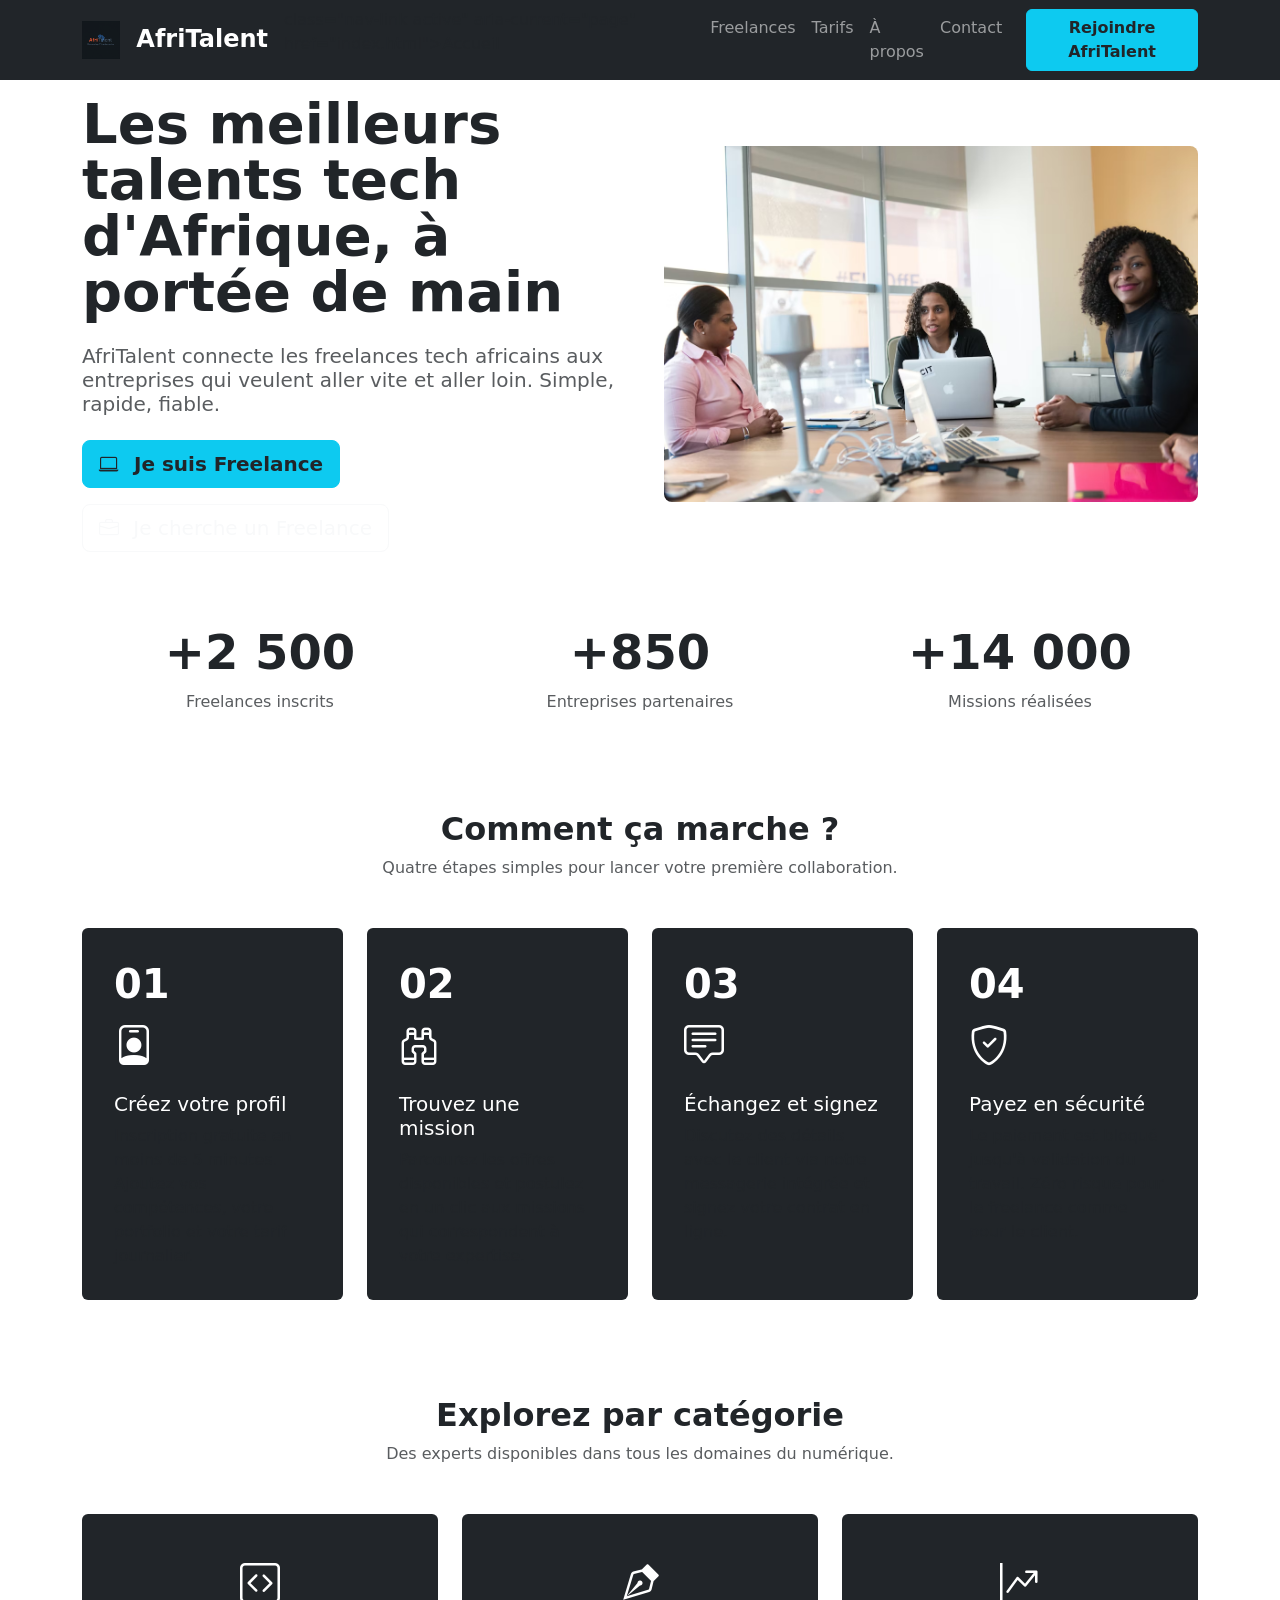
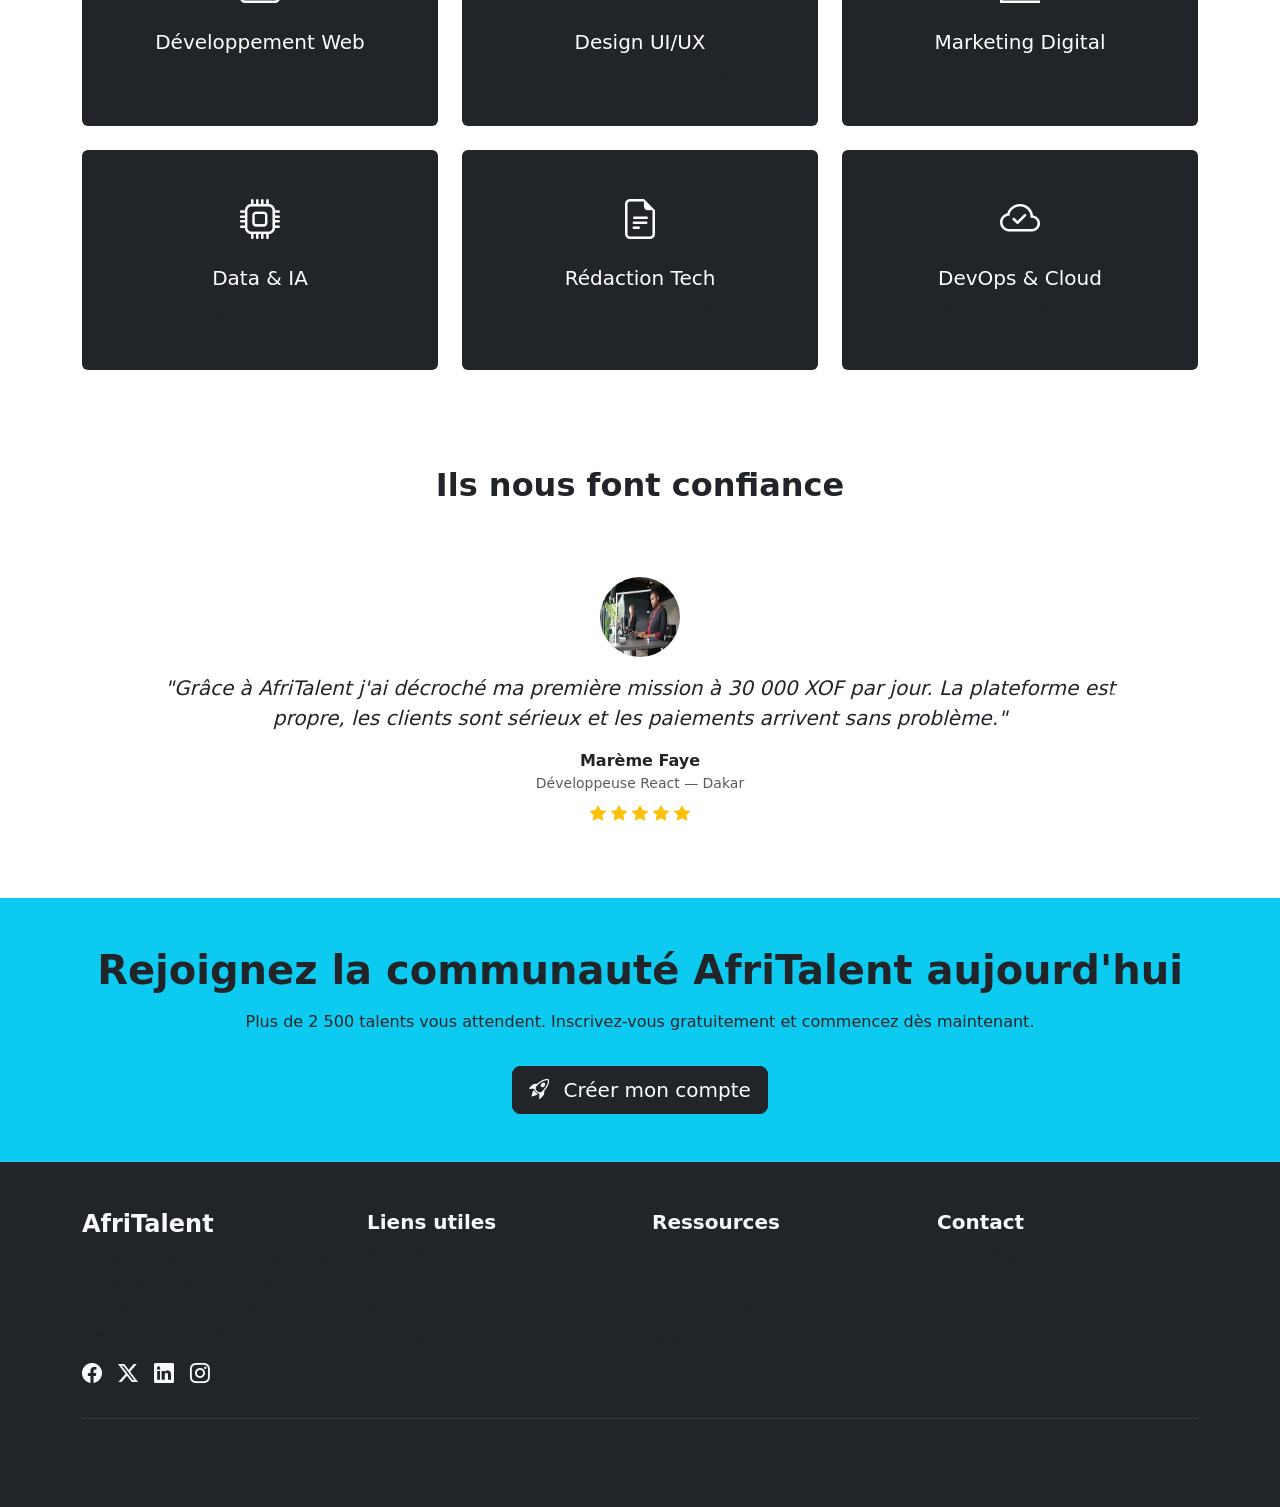
==== index.html @ 350294ce "HTML : structure complète des 5 pages avec sections et contenu texte" ====
<!DOCTYPE html>
<html lang="fr">

<head>
    <meta charset="UTF-8">
    <meta name="viewport" content="width=device-width, initial-scale=1.0">
    <title>AfriTalent - Plateforme Freelance Tech en Afrique</title>

    <link rel="stylesheet" href="css/style.css">
   
   
    <link href="https://cdn.jsdelivr.net/npm/bootstrap-icons@1.11.3/font/bootstrap-icons.min.css" rel="stylesheet">

    <link href="https://cdn.jsdelivr.net/npm/bootstrap@5.3.3/dist/css/bootstrap.min.css" rel="stylesheet">

</head>

<body>


    <!-- 
         barre de navigation
         fixe en haut, 6 liens + bouton CTA
     -->
    <header>
        <nav class="navbar navbar-expand-lg navbar-dark bg-dark fixed-top">
            <div class="container">

                <!-- log logooooooooooooooooooooooo -->
                <a class="navbar-brand fw-bold fs-4" href="index.html">
     <img src="images/logo.png" alt="logo AfriTalent" width="38" height="38" class="me-2">
                    AfriTalent
                </a>

                <!-- Bouton hamburgerrrrrrrrrrrrrrrrrrrr-->
                <button
                 aria-expanded="false"
                    class="navbar-toggler"
                    
             data-bs-toggle="collapse"
                    
                    aria-controls="menu-nav"
    type="button"

                   data-bs-target="#menu-nav"
       aria-label="ouvrir le menu">
                    <span class="navbar-toggler-icon"></span>
                </button>

                <!-- Liens de navigation -->
                <div class="collapse navbar-collapse" id="menu-nav">
                    <ul class="navbar-nav ms-auto me-3">

      <li class="nav-item">
                           <p> class="nav-link active" aria-current="page" href="index.html">Accueil</a>
           </p>
                        </li>

               <li class="nav-item">
                            <a class="nav-link" href="freelance.html">Freelances</a>
                        </li>

                        <li class="nav-item">
            <a class="nav-link" href="tarif.html">Tarifs</a>
                        </li>

                        <li class="nav-item">
                            <a class="nav-link" href="about.html">À propos</a>
                        </li>

                        

                        <li class="nav-item">
               <a class="nav-link" href="contact.html">Contact</a>
                        </li>

                    </ul>

                    <!-- Bouton CTA visible dans la barre de navigation -->
                    <a href="contact.html" class="btn btn-info text-dark fw-bold">
                        Rejoindre AfriTalent
                    </a>
                </div>

            </div>
        </nav>
    </header>


    <main>


        <!-- 
             SECTION HERO
             titre H1, sous-titre H2, 2 boutons CTA
             image 
        -->
        <article aria-label="présentation de la plateforme">
            <div class="container py-5 mt-5">
                <div class="row align-items-center g-5">

                    <!-- Texte gauche -->
                    <div class="col-lg-6">

                        <h1 class="display-4 fw-bold lh-1"><p>
                            Les meilleurs talents tech d'Afrique, à portée de main
                            </p>
                        </h1>

                        <h2 class="lead mt-4 fw-normal text-muted">
                            AfriTalent connecte les freelances tech africains aux entreprises
                            qui veulent aller vite et aller loin. Simple, rapide, fiable.
                        </h2>

                        <!-- Les 2 boutons CTA -->
                        <div class="d-flex flex-wrap gap-3 mt-4">
                            <a href="freelances.html" class="btn btn-info btn-lg text-dark fw-bold">
                                <i class="bi bi-laptop me-2" aria-hidden="true"></i>
                                Je suis Freelance
                            </a>
                            <a href="freelances.html" class="btn btn-outline-light btn-lg">
                                <i class="bi bi-briefcase me-2" aria-hidden="true"></i>
                                Je cherche un Freelance
                            </a>
                        </div>

                    </div>

                    <!-- premier photo biiiiiii women tech-->
                    <div class="col-lg-6">
                        <img
               src="images/hero.png"
                            alt="freelances africains"
                            class="img-fluid rounded-3">
                    </div>

                </div>

                <div class="row text-center mt-5 g-4">

                    <div class="col-md-4">
                        <h3 class="display-5 fw-bold" data-target="2500">+2 500</h3>
                        <p class="text-muted mb-0">Freelances inscrits</p>
                    </div>

                    <div class="col-md-4">
                        <h3 class="display-5 fw-bold" data-target="850">+850</h3>
                        <p class="text-muted mb-0">Entreprises partenaires</p>
                    </div>

                    <div class="col-md-4">
                        <h3 class="display-5 fw-bold" data-target="14000">+14 000</h3>
                        <p class="text-muted mb-0">Missions réalisées</p>
                    </div>

                </div>
            </div>
        </article>


        <!-- 
             SECTION COMMENT CA MARCHE
             4 étapes en cartes
             le Bento Grid CSS sera ajouté au commit 4
         -->
        <section aria-label="fonctionnement de la plateforme">
            <div class="container py-5">

                <h2 class="fw-bold text-center mb-2">Comment ça marche ?</h2>
                <p class="text-center text-muted mb-5">
                    Quatre étapes simples pour lancer votre première collaboration.
                </p>

                <div class="row g-4">

                    <!-- Etape 1 -->
                    <div class="col-sm-6 col-lg-3">
                        <div class="card h-100 border-0 bg-dark text-white p-3">
                            <div class="card-body">
                                <span class="fw-bold display-6">01</span>
       <i class="bi bi-person-badge fs-1 d-block mt-2" aria-hidden="true"></i>
                                <h3 class="h5 mt-3 card-title">Créez votre profil</h3>
                                <p class="card-text text-muted">
                                    Inscription gratuite en moins de 5 minutes.
          Ajoutez vos compétences, votre portfolio et votre tarif journalier.
                                </p>
                            </div>
                        </div>
                    </div>

                    <!-- Etape 2 -->
                    <div class="col-sm-6 col-lg-3">
                        <div class="card h-100 border-0 bg-dark text-white p-3">
                            <div class="card-body">
                                <span class="fw-bold display-6">02</span>
        <i class="bi bi-binoculars fs-1 d-block mt-2" aria-hidden="true"></i>
                                <h3 class="h5 mt-3 card-title">Trouvez une mission</h3>
                     <p class="card-text text-muted">
                                    Parcourez les offres disponibles et postulez en un clic
                                    aux missions qui correspondent à votre expertise.
                                </p>
                            </div>
                        </div>
                    </div>

                    <!-- Etape 3 -->
                    <div class="col-sm-6 col-lg-3">
                        <div class="card h-100 border-0 bg-dark text-white p-3">
                            <div class="card-body">
                                <span class="fw-bold display-6">03</span>
                                <i class="bi bi-chat-square-text fs-1 d-block mt-2" aria-hidden="true"></i>
                                <h3 class="h5 mt-3 card-title">Échangez et signez</h3>
                                <p class="card-text text-muted">
         Discutez des détails avec le client via notre messagerie
                                    intégrée et signez votre contrat en ligne.
                                </p>
                            </div>
                        </div>
                    </div>

                    <!-- Etape 4 -->
                    <div class="col-sm-6 col-lg-3">
                        <div class="card h-100 border-0 bg-dark text-white p-3">
                            <div class="card-body">
                                <span class="fw-bold display-6">04</span>
       <i class="bi bi-shield-check fs-1 d-block mt-2" aria-hidden="true"></i>
                                <h3 class="h5 mt-3 card-title">Payez en sécurité</h3>
                                <p class="card-text text-muted">
                      Le paiement est bloqué jusqu'à validation du travail.
                                    Zéro risque pour le freelance comme pour le client.
                                </p>
                            </div>
                        </div>
                    </div>

                </div>
            </div>
        </section>


        <!--
             SECTION CATEGORIES
             6 catégories avec icône et nombre de freelances
        -->
        <section aria-label="catégories de services disponibles">
            <div class="container py-5">

                <h2 class="fw-bold text-center mb-2">Explorez par catégorie</h2>
 <p class="text-center text-muted mb-5">
                    Des experts disponibles dans tous les domaines du numérique.
                </p>

                <div class="row g-4">

                    <div class="col-sm-6 col-lg-4">
                        <div class="card h-100 text-center border-0 bg-dark text-white p-4">
         <div class="card-body">
                                <i class="bi bi-code-square fs-1" aria-hidden="true"></i>
       <h3 class="h5 mt-3">Développement Web</h3>
                                <p class="text-muted mb-0">312 freelances disponibles</p>
               </div>
                        </div>
    </div>

                    <div class="col-sm-6 col-lg-4">
                        <div class="card h-100 text-center border-0 bg-dark text-white p-4">
             <div class="card-body">
                                <i class="bi bi-vector-pen fs-1" aria-hidden="true"></i>
         <h3 class="h5 mt-3">Design UI/UX</h3>
                                <p class="text-muted mb-0">187 freelances disponibles</p>
                            </div>
        </div>
                    </div>

                    <div class="col-sm-6 col-lg-4">
                        <div class="card h-100 text-center border-0 bg-dark text-white p-4">
                            <div class="card-body">
                                <i class="bi bi-graph-up-arrow fs-1" aria-hidden="true"></i>
     <h3 class="h5 mt-3">Marketing Digital</h3>
                                <p class="text-muted mb-0">245 freelances disponibles</p>
                            </div>
                        </div>
                    </div>

                    <div class="col-sm-6 col-lg-4">
                        <div class="card h-100 text-center border-0 bg-dark text-white p-4">
                            <div class="card-body">
                <i class="bi bi-cpu fs-1" aria-hidden="true"></i>
                       <p>      <h3 class="h5 mt-3">Data &amp; IA</h3>
         </p>                           <p class="text-muted mb-0">134 freelances disponibles</p>
                            </div>
                        </div>
                    </div>

                    <div class="col-sm-6 col-lg-4">
                        <div class="card h-100 text-center border-0 bg-dark text-white p-4">
             <div class="card-body">
                                <i class="bi bi-file-earmark-text fs-1" aria-hidden="true"></i>
                                <h3 class="h5 mt-3">Rédaction Tech</h3>
              <p class="text-muted mb-0">98 freelances disponibles</p>
                            </div>
                        </div>
                    </div>

                    <div class="col-sm-6 col-lg-4">
                        <div class="card h-100 text-center border-0 bg-dark text-white p-4">
                            <div class="card-body">
                                <i class="bi bi-cloud-check fs-1" aria-hidden="true"></i>
         <h3 class="h5 mt-3">DevOps &amp; Cloud</h3>
                                <p class="text-muted mb-0">76 freelances disponibles</p>
                            </div>
             </div>
                    </div>

                </div>
            </div>
        </section>


        <!-- 
             SECTION TEMOIGNAGES
             Carousel Bootstrap - 3 avis minimum
             id en français : "carousel-avis"
        -->
        <section aria-label="avis de nos utilisateurs">
            <div class="container py-5">

                <h2 class="fw-bold text-center mb-5">Ils nous font confiance</h2>

                <!--  les boutons pointent vers  id -->
       <div id="carousel-avis" class="carousel slide" data-bs-ride="carousel">

                    <!-- Indicateurs -->
                    <div class="carousel-indicators">
                        <button type="button" data-bs-target="#carousel-avis" data-bs-slide-to="0" class="active" aria-current="true" aria-label="avis 1"></button>
                        <!--data-bs-target="#carousel-avis" : Relie ce bouton au carrousel que vous avez nommé carousel-avis.data-bs-slide-to="0" : Indique la position de l'élément. En informatique, on commence à compter à 0. Donc 0 = le 1er avis, 1 = le 2ème avis, etc.class="active" aria-current="true" : Ces deux classes disent au site (et aux lecteurs d'écran) que c'est cet avis qui est actuellement affiché au démarrage.aria-label="avis 1" : Pour l'accessibilité, cela explique clairement à un malvoyant que ce bouton permet d'afficher le "premier avis". -->
    <button type="button" data-bs-target="#carousel-avis" data-bs-slide-to="1" aria-label="avis 2"></button>
                        <button type="button" data-bs-target="#carousel-avis" data-bs-slide-to="2" aria-label="avis 3"></button>
                        <!-- data-bs-target="#carousel-avis" : Il est lié à votre carrousel d'avis grâce à l'identifiant que vous avez créé précédemment.data-bs-slide-to="1" : En programmation, on commence à compter à partir de 0. Le chiffre 1 cible donc le deuxième élément de la liste.aria-label="avis 2" : Indispensable pour l'accessibilité, cet attribut permet aux malvoyants de savoir que ce bouton mène au deuxième témoignage -->
                    </div>

                    <div class="carousel-inner py-4">
                        <!-- carousel-inner : C'est la classe obligatoire de Bootstrap. Elle sert de conteneur pour tous les éléments du carrousel (carousel-item). Sans elle, le défilement ne fonctionne pas.py-4 : (Padding Vertical 4) Elle ajoute de l'espace en haut et en bas à l'intérieur du carrousel. C'est très important car cela évite que vos cartes de témoignages ne soient collées aux flèches de navigation ou aux petits points (indicateurs) en bas. Cela rend le design beaucoup plus aéré. -->
                        <!-- Avis 1 -->
                        <div class="carousel-item active">
                            <!-- carousel-item : Indique que ce bloc est une "diapositive" (slide) du carrousel. Tous les témoignages doivent avoir cette classe.active : C'est la classe la plus importante pour le démarrage. Elle dit au navigateur : "Affiche cet élément-là en premier". Attention : il ne doit y avoir qu'une seule classe active dans tout votre carrousel, sinon il ne s'affichera pas correctement. -->
                            <div class="d-flex flex-column align-items-center text-center px-5">
      <img src="images/avatar1.png" alt="photo de Marème Faye" class="rounded-circle mb-3" width="80" height="80">
                                <p class="lead fst-italic mb-3">
                                    "Grâce à AfriTalent j'ai décroché ma première mission à 30 000 XOF par jour.
                                    La plateforme est propre, les clients sont sérieux et les paiements arrivent sans problème."
                                </p>
           <strong>Marème Faye</strong>
                                <span class="text-muted small">Développeuse React — Dakar</span>
                                <div class="mt-2" aria-label="note 5 sur 5">
                                    <i class="bi bi-star-fill text-warning" aria-hidden="true"></i>
       <i class="bi bi-star-fill text-warning" aria-hidden="true"></i>
                                    <i class="bi bi-star-fill text-warning" aria-hidden="true"></i>
                <i class="bi bi-star-fill text-warning" aria-hidden="true"></i>
                                    <i class="bi bi-star-fill text-warning" aria-hidden="true"></i>
                                </div>
                            </div>
                        </div>

                        <!-- Avis 2 -->
                        <div class="carousel-item">
                            <div class="d-flex flex-column align-items-center text-center px-5">
                                <img src="images/avatar2.png" alt="photo de Lamine Diallo" class="rounded-circle mb-3" width="80" height="80">
                                <p class="lead fst-italic mb-3">
      "On cherchait un développeur mobile pour une app urgente.
                                    En 48h on avait trouvé le bon profil. Résultat livré en 3 semaines, nickel."
                                </p>
                                <strong>Lamine Diallo</strong>
             <span class="text-muted small">Directeur Produit — StartupSN</span>
                                <div class="mt-2" aria-label="note 5 sur 5">
                                    <i class="bi bi-star-fill text-warning" aria-hidden="true"></i>
           <i class="bi bi-star-fill text-warning" aria-hidden="true"></i>
                                                             <i class="bi bi-star-fill text-warning" aria-hidden="true"></i>
                                    <i class="bi bi-star-fill text-warning" aria-hidden="true"></i>
        </div>
                            </div>
                        </div>

                        <!-- Avis 3 -->
                        <div class="carousel-item">
                            <div class="d-flex flex-column align-items-center text-center px-5">
                                <img src="images/avatar3.png" alt="photo de Awa Ndiaye" class="rounded-circle mb-3" width="80" height="80">
                                <p class="lead fst-italic mb-3">
                                    "J'avais peur de me lancer en freelance. AfriTalent m'a donné la confiance
                    et les outils. Aujourd'hui je gagne plus qu'en CDI."
                                </p>
                                <strong>Awa Ndiaye</strong>
          <span class="text-muted small">Designer UI/UX — Abidjan</span>
                                <div class="mt-2" aria-label="note 4 sur 5">
           <i class="bi bi-star-fill text-warning" aria-hidden="true"></i>
                                    <i class="bi bi-star-fill text-warning" aria-hidden="true"></i>
                                    <i class="bi bi-star-fill text-warning" aria-hidden="true"></i>
    <i class="bi bi-star-fill text-warning" aria-hidden="true"></i>
                                    <i class="bi bi-star text-warning" aria-hidden="true"></i>
                                </div>
                            </div>
       </div>

                    </div>

                    <!-- Boutons navigation carousel -->
                    <button class="carousel-control-prev" type="button" data-bs-target="#carousel-avis" data-bs-slide="prev">
                        <span class="carousel-control-prev-icon" aria-hidden="true"></span>
                        <span class="visually-hidden">Précédent</span>
                    </button>
                    <button class="carousel-control-next" type="button" data-bs-target="#carousel-avis" data-bs-slide="next">
                        <span class="carousel-control-next-icon" aria-hidden="true"></span>
                        <span class="visually-hidden">Suivant</span>
                    </button>

                </div>
            </div>
        </section>


        <!-- 
             SECTION CTA
             le truc a props de l'inscriptionnnnnnnnnnnn
        -->
        <section aria-label="appel à l'inscription">
            <div class="bg-info py-5">
                <div class="container text-center">
                    <h2 class="fw-bold display-6 text-dark">
                        Rejoignez la communauté AfriTalent aujourd'hui
                    </h2>
                    <p class="mt-3 text-dark">
                        Plus de 2 500 talents vous attendent. Inscrivez-vous gratuitement et
                        commencez dès maintenant.
                    </p>
                    <a href="contact.html" class="btn btn-dark btn-lg mt-3">
                        <i class="bi bi-rocket-takeoff me-2" aria-hidden="true"></i>
                        Créer mon compte
                    </a>
                </div>
            </div>
        </section>


    </main>


    <!-- 
         FOOTER
         4 colonnes Bootstrap
-->
    <footer>
        <div class="bg-dark text-light py-5">
            <div class="container">
                <div class="row g-4">

                    <!-- Colonne 1 : AfriTalent -->
                    <div class="col-md-6 col-lg-3">
                        <h4 class="fw-bold">AfriTalent</h4>
                        <p class="text-muted">
                            La plateforme qui connecte les freelances tech africains
      aux entreprises qui innovent sur le continent et au-delà.
                        </p>
                        <!-- Icônes réseaux sociaux -->
                        <div class="d-flex gap-3 mt-3">
                            <a href="#" class="text-light" aria-label="page Facebook AfriTalent">
        <i class="bi bi-facebook fs-5" aria-hidden="true"></i>
                            </a>
                            <a href="#" class="text-light" aria-label="page Twitter AfriTalent">
                                <i class="bi bi-twitter-x fs-5" aria-hidden="true"></i>
           </a>
                            <a href="#" class="text-light" aria-label="page LinkedIn AfriTalent">
                                <i class="bi bi-linkedin fs-5" aria-hidden="true"></i>
      </a>
                            <a href="#" class="text-light" aria-label="page Instagram AfriTalent">
                                <i class="bi bi-instagram fs-5" aria-hidden="true"></i>
                            </a>
                        </div>
                    </div>

                    <!-- Colonne 2 : Liens utiles -->
                    <div class="col-md-6 col-lg-3">
                        <h5 class="fw-bold">Liens utiles</h5>
                        <ul class="list-unstyled">
             <li class="mb-1"><a href="index.html" class="text-muted text-decoration-none">Accueil</a></li>
                            <li class="mb-1"><a href="freelances.html" class="text-muted text-decoration-none">Trouver un freelance</a></li>
   <li class="mb-1"><a href="tarifs.html" class="text-muted text-decoration-none">Nos tarifs</a></li>
                            <li class="mb-1"><a href="about.html" class="text-muted text-decoration-none">À propos</a></li>
                            <li class="mb-1"><a href="blog.html" class="text-muted text-decoration-none">Blog</a></li>
                        </ul>
                    </div>

                    <!-- Colonne 3 : Ressources -->
                    <div class="col-md-6 col-lg-3">
                        <h5 class="fw-bold">Ressources</h5>
        <ul class="list-unstyled">
                            <li class="mb-1"><a href="#" class="text-muted text-decoration-none">Centre d'aide</a></li>
                            <li class="mb-1"><a href="#" class="text-muted text-decoration-none">Conditions d'utilisation</a></li>
 <li class="mb-1"><a href="#" class="text-muted text-decoration-none">Confidentialité</a></li>
                            <li class="mb-1"><a href="#" class="text-muted text-decoration-none">Guide du freelance</a></li>
<li class="mb-1"><a href="#" class="text-muted text-decoration-none">Guide entreprise</a></li>
                        </ul>
                    </div>

                    <!-- Colonne 4 : Contact -->
                    <div class="col-md-6 col-lg-3">
                        <h5 class="fw-bold">Contact</h5>
                        <ul class="list-unstyled text-muted">
                            <li class="mb-2">
      <i class="bi bi-envelope me-2" aria-hidden="true"></i>
                                hello@afritalent.africa
                            </li>
         <li class="mb-2">
                                <i class="bi bi-telephone me-2" aria-hidden="true"></i>
     +221 78 000 11 22
                            </li>
                            <li>
                                <i class="bi bi-geo-alt me-2" aria-hidden="true"></i>
           Dakar, Sénégal
                            </li>
                        </ul>
                    </div>

                </div>

 <hr class="border-secondary mt-4">

                <!-- Année - sera rendue dynamique avec JS au commit 6 -->
                <p class="text-center text-muted mb-0">
                    &copy; <span>2026</span> AfriTalent. Tous droits réservés.
                </p>

            </div>
        </div>
    </footer>


    <!-- Bootstrap JS Bundle via CDN -->
    <script src="https://cdn.jsdelivr.net/npm/bootstrap@5.3.3/dist/js/bootstrap.bundle.min.js"></script>

    <!-- Mon JS - sera rempli au commit 6 -->
    <script src="js/main.js"></script>

</body>
</html>
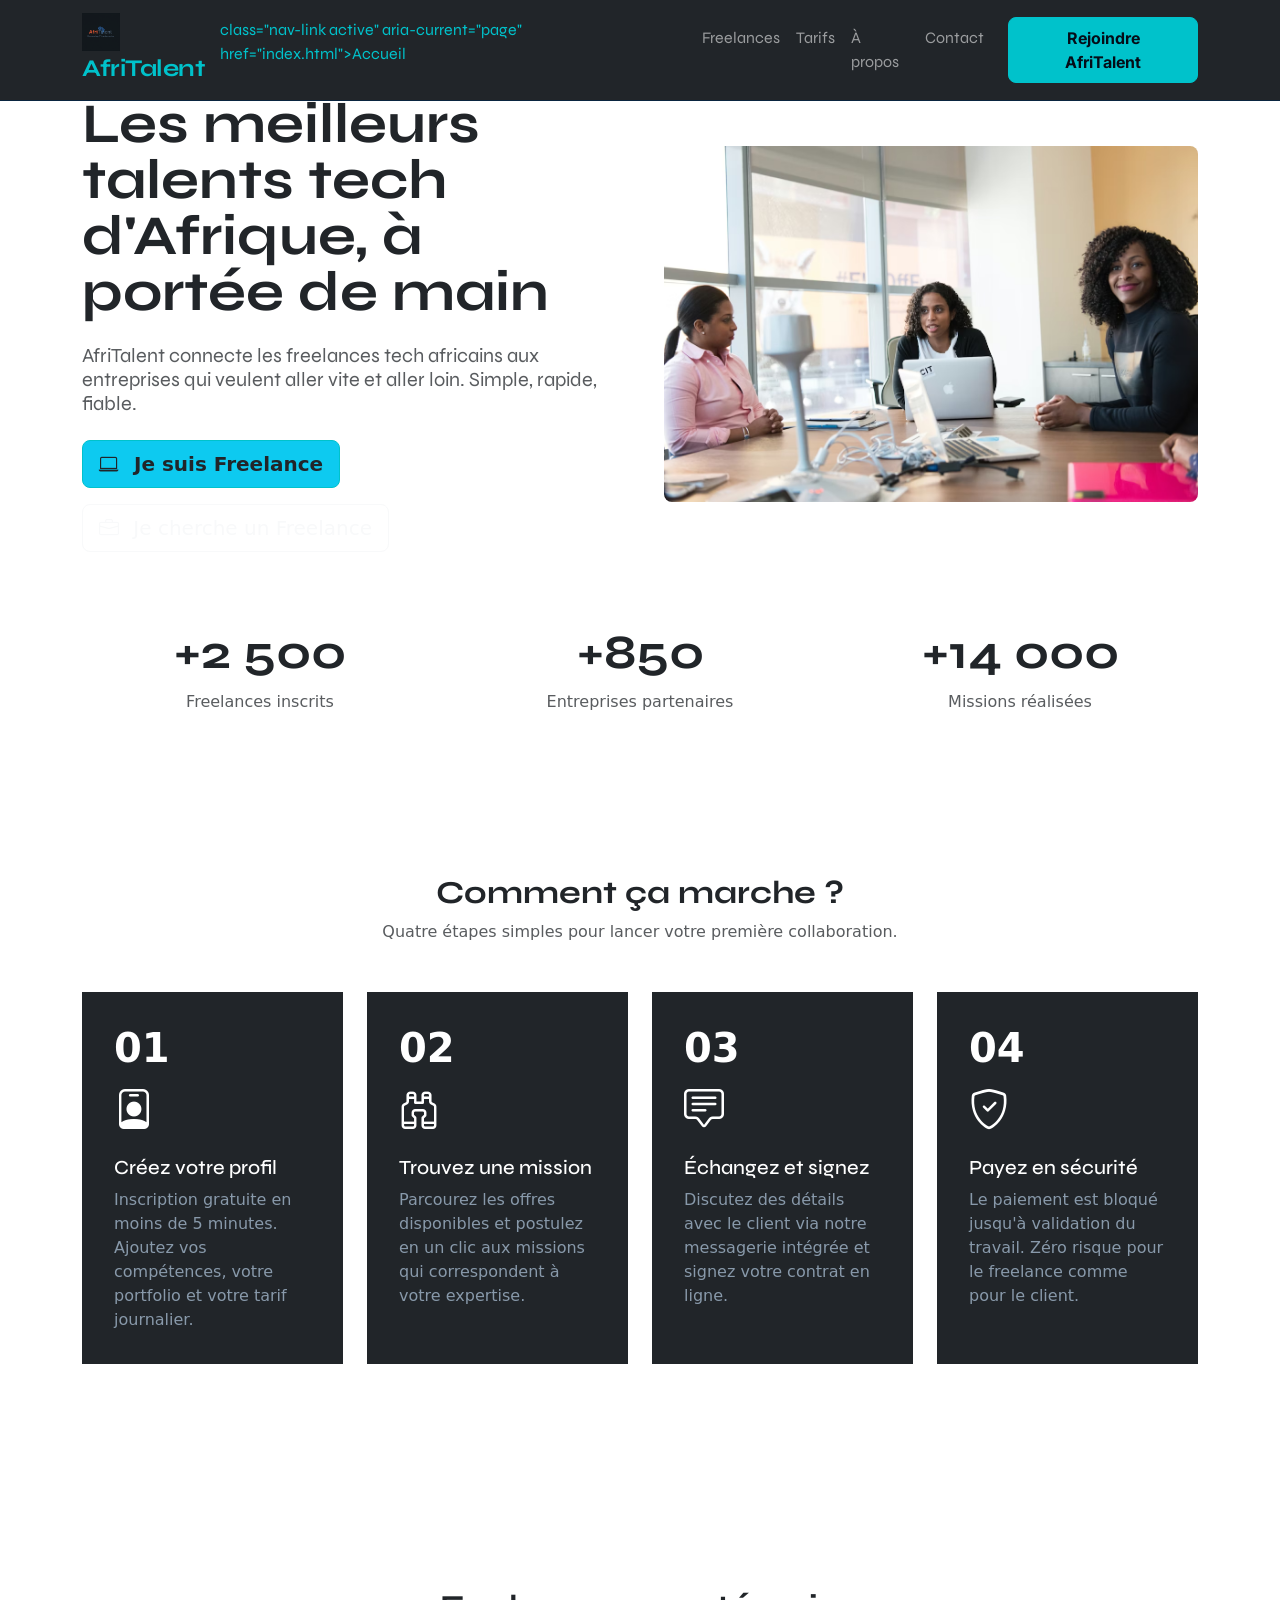
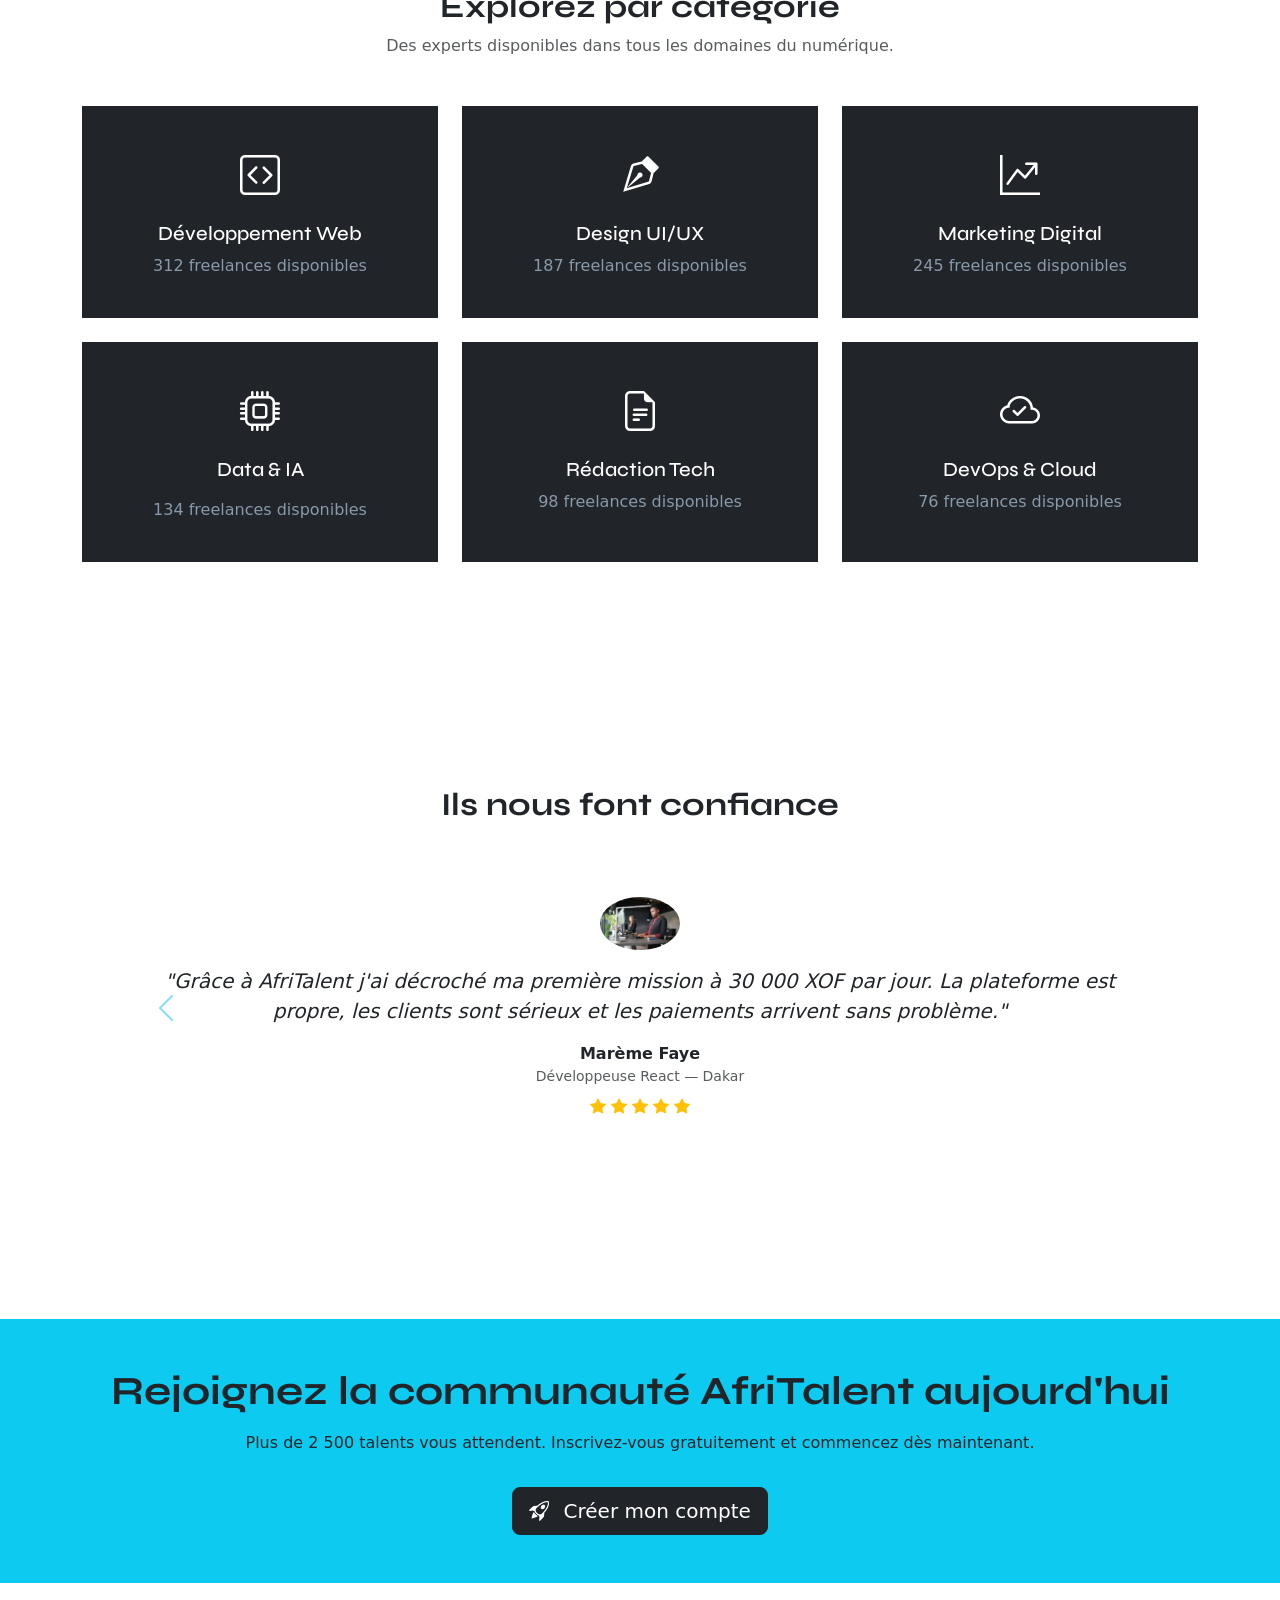
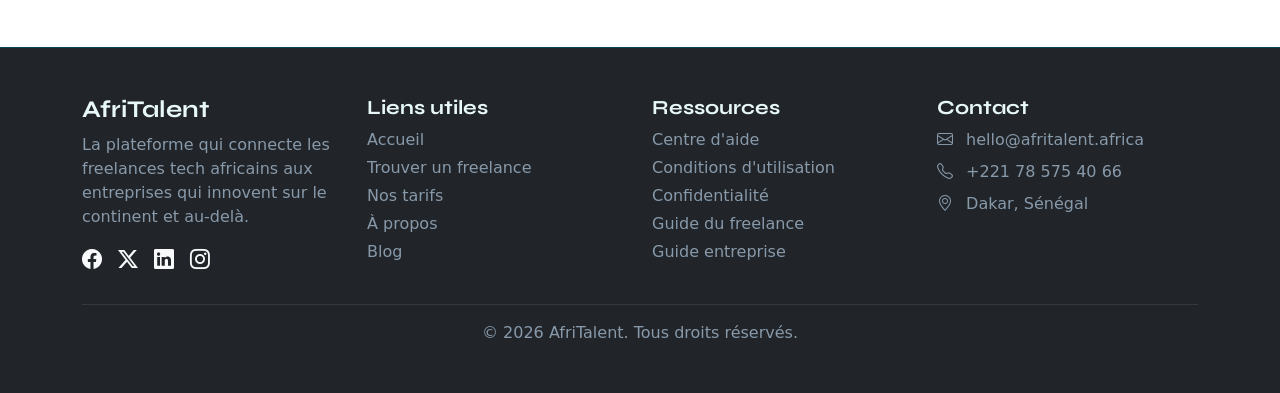
==== commit 3eaa5abf: "CSS : variables, typographie, layout général et styles de base" ====
--- a/index.html
+++ b/index.html
@@ -161,7 +161,7 @@
         <!-- 
              SECTION COMMENT CA MARCHE
              4 étapes en cartes
-             le Bento Grid CSS sera ajouté au commit 4
+             
          -->
         <section aria-label="fonctionnement de la plateforme">
             <div class="container py-5">
@@ -320,7 +320,7 @@
         <!-- 
              SECTION TEMOIGNAGES
              Carousel Bootstrap - 3 avis minimum
-             id en français : "carousel-avis"
+        
         -->
         <section aria-label="avis de nos utilisateurs">
             <div class="container py-5">
@@ -371,7 +371,9 @@
                                     En 48h on avait trouvé le bon profil. Résultat livré en 3 semaines, nickel."
                                 </p>
                                 <strong>Lamine Diallo</strong>
+                                
              <span class="text-muted small">Directeur Produit — StartupSN</span>
+            
                                 <div class="mt-2" aria-label="note 5 sur 5">
                                     <i class="bi bi-star-fill text-warning" aria-hidden="true"></i>
            <i class="bi bi-star-fill text-warning" aria-hidden="true"></i>
@@ -511,7 +513,7 @@
                             </li>
          <li class="mb-2">
                                 <i class="bi bi-telephone me-2" aria-hidden="true"></i>
-     +221 78 000 11 22
+     +221 78 575 40 66
                             </li>
                             <li>
                                 <i class="bi bi-geo-alt me-2" aria-hidden="true"></i>
--- a/css/style.css
+++ b/css/style.css
@@ -0,0 +1,231 @@
+/* Police 1 */
+@import url('https://fonts.googleapis.com/css2?family=Syne:wght@700;800&display=swap');
+
+/* 2 eme google font (police) */
+@import url('https://fonts.googleapis.com/css2?family=Inter:wght@400;500&display=swap');
+:root {
+    /*les variablessssssssssssssss  */
+    /* couleur texte clair  */
+--text-light :   #E8F8F9; 
+/* fond */
+--background-primary :  #050D18;
+/* fond carteee  */
+--bg-card :  #0A2540;
+/* couleur acent */
+--color-accent : #00C2CB;
+/* le texte va etre en gris */
+--text-muted : #8899AA;
+/* polices */
+--police-titre : 'Syne', sans-serif;
+--police-corps :  'Inter', sans-serif;
+/* espacements  */
+--espacement-sm : 1rem;
+--espacement-lg : 4rem;
+--espacement-md :2rem;
+/* Bordures  */
+--rayon-carte :12px 
+/* Transitionn  */
+--transition :all 0.3s ease;
+--transition : all 0.3 ease;
+}
+*;
+*::before,
+*::after {
+box-sizing : border-box;
+margin : 0;
+padding : 0;
+/* *, *::before, *::after : Les sélecteurs universels. Ils garantissent que cette règle s'applique absolument à tou */
+/* Le border-box force l'élément à conserver la taille exacte que tu lui donnes : le padding et la bordure sont absorbés à l'intérieur au lieu de s'ajouter par-dessus. Cela évite que tes éléments ne se déforment ou ne dépassent de l'écran. */
+}
+body {
+    background-color: var(--background-primary);
+    line-height: 1.7;
+    font-size: 1rem;
+    font-family:var(--police-corps);
+    color: var(--text-light);
+
+}
+h1, h2, h3, h4, h5, h6 {
+font-family: var(--police-titre);
+line-height: 1.2;
+font-weight: 700;
+color: var(--text-light);
+
+}
+h1 {
+    font-weight: 800;
+    font-size: 3rem;
+}
+h2 {
+    font-size: 1.4rem;
+}
+/* liens yi */
+a {
+text-decoration: none;
+transition: var(--transition);
+
+}
+/* pour les images  */
+img {
+    display : block;
+    /* Le display: block; transforme un élément en un bloc complet */
+max-width: 100%;
+height: auto;
+}
+.navbar {
+    font-family: var(--police-titre);
+    color: var(--color-accent);
+    transition: var(--transition);
+    background-color: var(--background-primary) !important;
+    border-bottom: 1px solid var(--bg-card);
+padding: 1rem 0;
+}
+/* le logo */
+.navbar-brand {
+    color: var(--color-accent) !important;
+    font-weight :800;
+    letter-spacing: -0.5px;
+    font-size: 1.5rem;
+    font-family: var(--police-titre);
+/* !important : je l'utilise seulement le bootstrap écrase mon style  genre pour que le css prime sur le boostrap  */
+
+}
+/* liens de navigation */
+/* .navbar .nav-link:hover :Ce sélecteur cible l'état au survol (hover) de tes liens de navigation. */
+.navbar .nav-link:hover,
+.navbar .nav-link.active {
+    color: var(--color-accent) !important;
+
+}
+/* bouton cta  */
+.navbar .btn-info {
+    color: var(--background-primary) !important;
+    transition: var(--transition);
+    background-color: var(--color-accent);
+padding: 0.5rem 1.2rem;
+font-weight: 600;
+font-family: var(--police-corps);
+border-color: var(--color-accent);
+border-radius: 8px;
+}
+.navbar-toggler {
+    border-color: var(--text-muted);
+}
+.navbar-toggler-icon {
+    /* filter: invert(1); : Cette fonction inverse les couleurs. Comme l'icône par défaut est souvent noire, elle devient blanche.Utilité : C'est la solution la plus rapide pour rendre le menu visible si tu utilises une barre de navigation foncée (Dark Mode) sans avoir à changer le fichier image de l'icône. */
+    filter:invert(1);
+}
+/* les cartes */
+.card {
+    background-color: var(--bg-card) !important;
+    color: var(--text-light) !important;
+    border-radius: var(--rayon-carte) !important ;
+   /*  border-radius sert à arrondir les angles de tes élément */
+    border: 1px solid rgba(0, 194, 203, 0.15) !important;
+}
+.card-text,
+.card .text-muted {
+    color: var(--text-muted) !important;
+
+}
+.btn-info:hover {
+    border-color: var(--text-light) !important;
+    background-color: var(--text-light) !important;
+}
+.btn-info {
+    border-color: var(--color-accent) !important;
+transition: var(--transition);
+color: var(--color-accent) !important;
+border-radius: 8px;
+font-weight: 600;
+}
+.btn-outline-info:hover {
+    color: var(--background-primary) !important;
+    background-color: var(--color-accent) !important;
+
+}
+/* la partie des sections  */
+section {
+   
+padding: var(--espacement-lg) 0;
+}
+/* texte gris pou les fonds sombre */
+.text-muted {
+     color: var(--text-muted) !important;
+}
+/* texte accent */
+.text-info {
+    color: var(--color-accent) !important;
+
+}
+/*  footer*/
+footer {
+    border-top: 1px solid rgba(0, 194, 203, 0.2);
+    background-color: var(--bg-card);
+}
+footer h4,
+footer h5 {
+    font-family: var(--police-titre);
+    color: var(--text-light);
+}
+footer .text-muted {
+    color:var(--text-muted) !important;
+
+}
+footer hr {
+    border-color : rgba(0, 194, 203, 0.2) !important;
+}
+/* formulaire */
+.form-control,
+.form-select {
+    border-radius: 8px;
+    border-color: rgba(0, 194, 203, 0.3) !important;
+    background-color: var(--bg-card) !important;
+    color: var(--bg-card) !important;
+}
+.form-control::placeholder {
+    background-color: var(--bg-card) !important;
+    border-color: var(--color-accent) !important;
+    box-shadow: 0 0 0 3px rgba(0, 194, 203, 0.15) !important;
+/* La couleur (0, 194, 203) : C'est un bleu turquoise (ou cyan) très vif.La transparence (0.15) : Elle est réglée à 15 %. Cela signifie que la couleur est très légère et laisse transparaître ce qu'il y a derrière. */
+}
+.form-label{
+    font-weight: 500;
+color: var(--text-light);
+}
+/* faq */
+.accordion-item {
+    overflow: hidden;
+    /* Coupure nette : Tout ce qui sort du cadre de l'élément est masqué et devient invisible.Pas de défilement : Contrairement à scroll, il empêche l'utilisateur de voir le contenu qui dépasse.Propreté : Il force les éléments enfants à respecter les angles arrondis (border-radius) du parent. */
+    background-color: var(--bg-card) !important;
+border-radius: var(--rayon-carte) !important;
+border-color: rgba(0, 194, 203, 0.2) !important;
+margin-bottom: 0.5rem;
+}
+.accordion-button {
+    background-color: var(--bg-card) !important;
+    font-weight: 500;
+    color: var(--text-light) !important;
+    font-family: var(--text-light);
+}
+.accordion-button::not(.collapsed) {
+    box-shadow: none !important;
+    color:var(--color-accent) !important;
+
+}
+.accordion-button::after {
+    filter:invert(1) sepia(1) saturate(5) hue-rotate(150deg);
+    /* Préparation : L'élément est inversé en blanc (invert) puis transformé en une base colorée (sepia).Boost : La couleur est rendue ultra-vive (saturate).Teinte : Le hue-rotate décale la couleur pour obtenir le résultat final (ici, un bleu/cyan). */
+}
+.accordion-body {
+    color: var(--text-muted) !important;
+    background-color: var(--bg-card) !important;
+
+}
+.carousel-control-prev-icon,
+.carousel-next-icon {
+    filter:invert(0.5) sepia(1) saturate(5) hue-rotate(150deg);
+}
+.carousel-indicator [data-bs-target] {
+    background-color: var(--color-accent);
+}
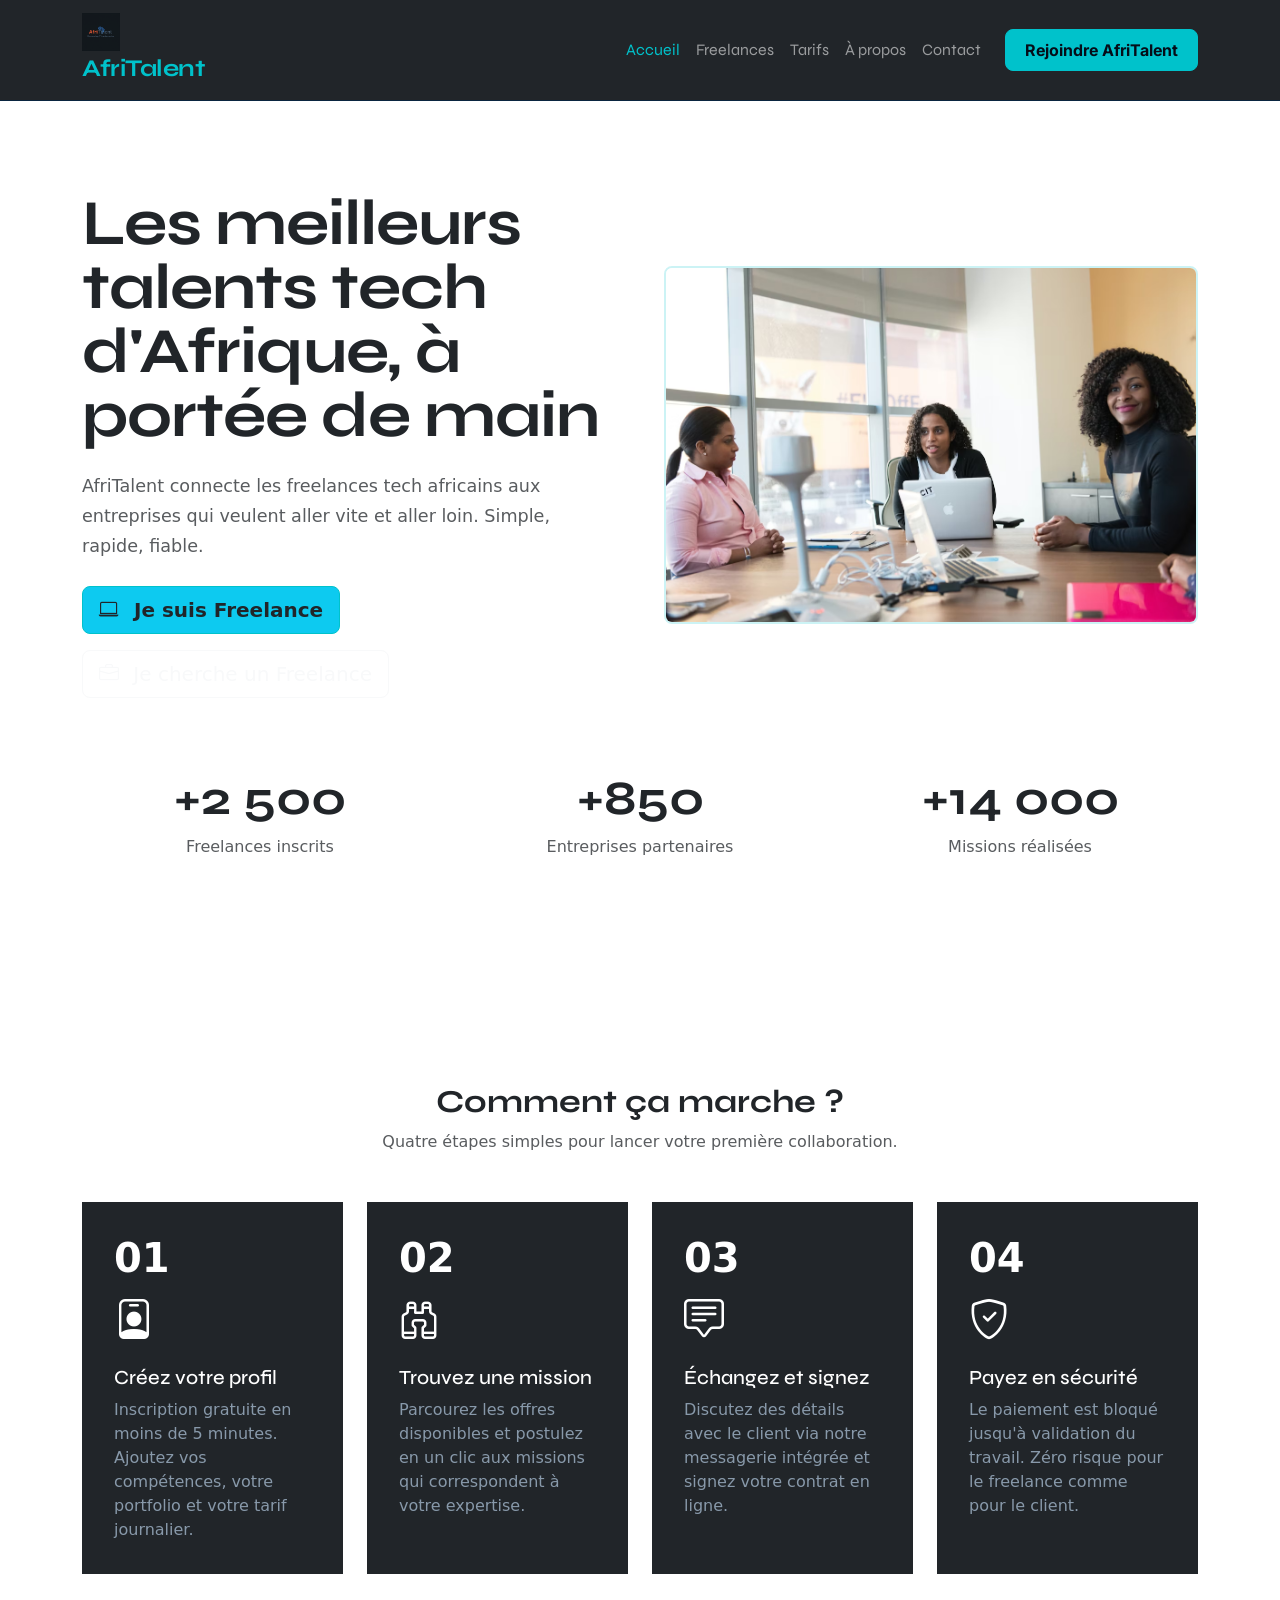
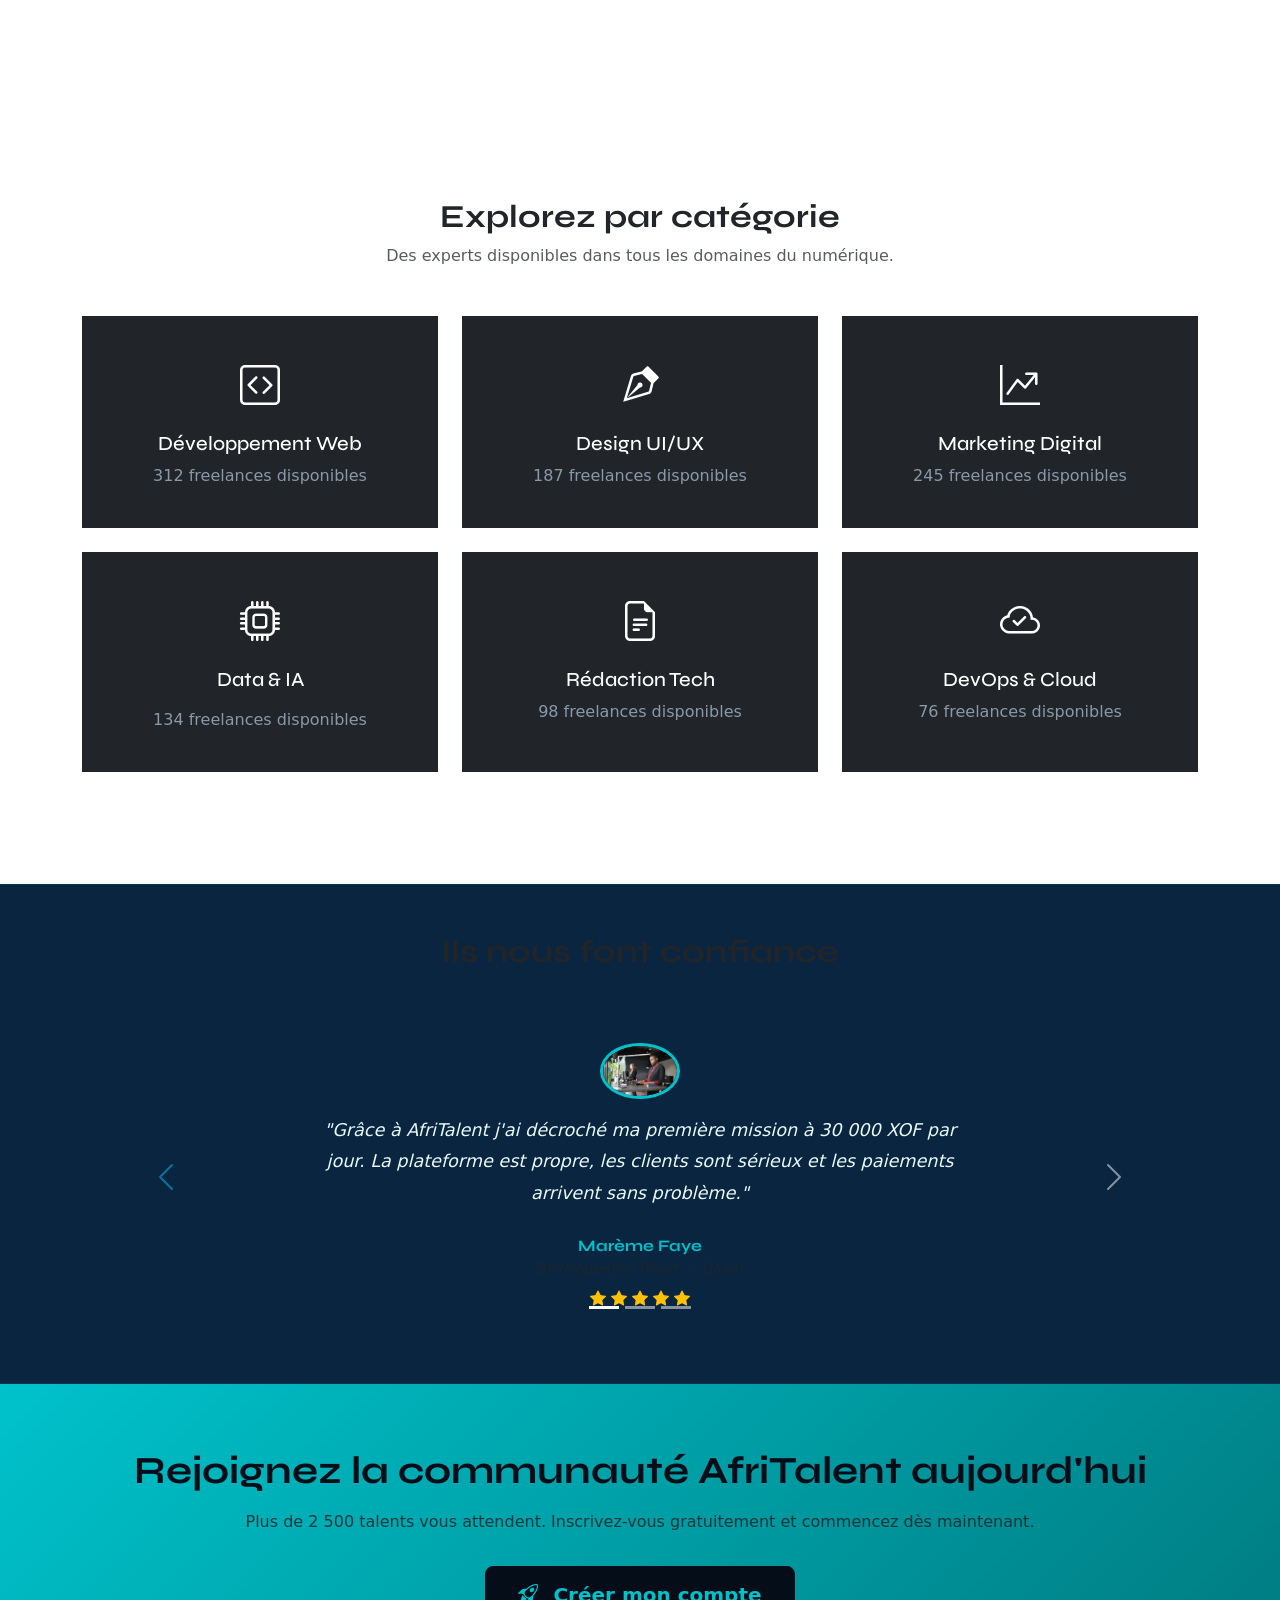
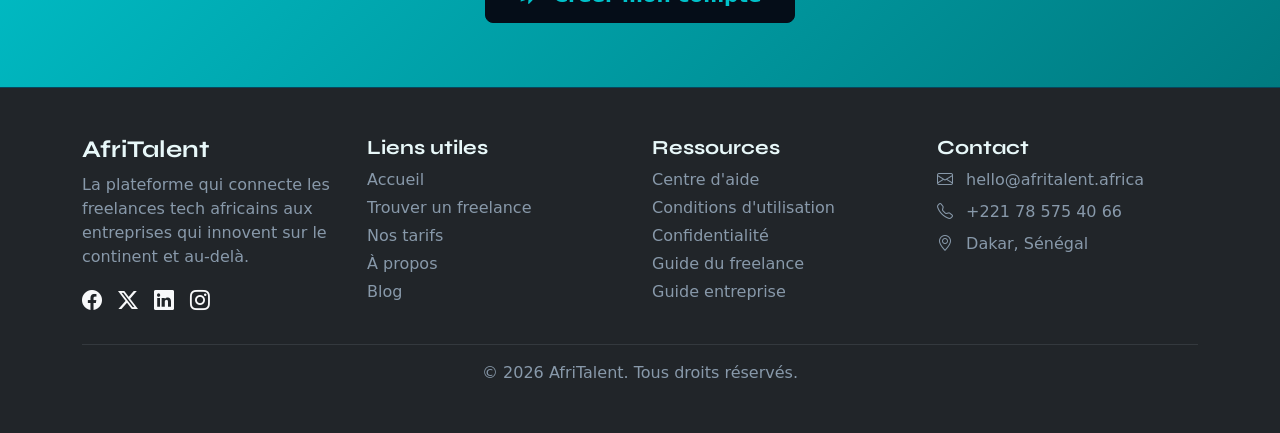
==== commit 70da94df: "CSS : Bento Grid, sections hero et catégories, effets hover" ====
--- a/index.html
+++ b/index.html
@@ -52,8 +52,7 @@
                     <ul class="navbar-nav ms-auto me-3">
 
       <li class="nav-item">
-                           <p> class="nav-link active" aria-current="page" href="index.html">Accueil</a>
-           </p>
+                         <a class="nav-link active" aria-current="page" href="index.html">Accueil</a>
                         </li>
 
                <li class="nav-item">
@@ -95,7 +94,7 @@
              titre H1, sous-titre H2, 2 boutons CTA
              image 
         -->
-        <article aria-label="présentation de la plateforme">
+      <article class="section-hero" aria-label="présentation de la plateforme">
             <div class="container py-5 mt-5">
                 <div class="row align-items-center g-5">
 
@@ -322,7 +321,8 @@
              Carousel Bootstrap - 3 avis minimum
         
         -->
-        <section aria-label="avis de nos utilisateurs">
+             <article class="section-temoignages" aria-label="avis de nos utilisateurs">
+      
             <div class="container py-5">
 
                 <h2 class="fw-bold text-center mb-5">Ils nous font confiance</h2>
@@ -417,17 +417,16 @@
 
                 </div>
             </div>
-        </section>
+             </article>
 
 
         <!-- 
              SECTION CTA
              le truc a props de l'inscriptionnnnnnnnnnnn
         -->
-        <section aria-label="appel à l'inscription">
-            <div class="bg-info py-5">
-                <div class="container text-center">
-                    <h2 class="fw-bold display-6 text-dark">
+        <section class="section-cta" aria-label="appel à l'inscription">
+    <div class="container text-center">
+        <h2 class="fw-bold display-6">
                         Rejoignez la communauté AfriTalent aujourd'hui
                     </h2>
                     <p class="mt-3 text-dark">
@@ -438,7 +437,7 @@
                         <i class="bi bi-rocket-takeoff me-2" aria-hidden="true"></i>
                         Créer mon compte
                     </a>
-                </div>
+                
             </div>
         </section>
 
--- a/css/style.css
+++ b/css/style.css
@@ -228,4 +228,180 @@
 }
 .carousel-indicator [data-bs-target] {
     background-color: var(--color-accent);
+}
+.section-hero {
+    align-items: center;
+    min-height: 90vh;
+    padding-bottom: var(--espacement-lg);
+    display: flex;
+    
+    padding-top: 6rem;
+}
+.section-hero h1 {
+    letter-spacing: -1px;
+    font-size: clamp(2.2rem,5vw,4rem);
+    font-weight: 800;
+    line-height: 1.1;
+
+}
+.section-hero h1 span {
+    color: var(--color-accent);
+
+}
+.section-hero h2 {
+line-height: 1.7;
+color: var(--text-muted);
+
+font-weight: 400;
+    font-size: 1.1rem;
+font-family: var(--text-muted);
+}
+.section-hero img {
+
+    border: 2px solid rgba(0, 194, 203, 0.2);
+    border-radius: var(--rayon-carte);
+}
+.bloc-stats {
+    margin-bottom: var(--espacement-md);
+    border-top: 1px solid rgba(0, 194, 203, 0.15);
+    padding-top: var(--espacement-md);
+}
+.bloc-stats h3 {
+    color: var(--color-accent);
+    font-family: var(--police-titre);
+    font-weight: 800;
+    font-size: 2.5rem;
+}
+.bloc-stats {
+    color: var(--text-muted);
+    font-size: 0.9rem;
+}
+.bento-grid {
+    gap: 1.2rem;
+    grid-template-columns: repeat(4,1fr);
+    display: grid;
+    grid-template-rows: auto auto;
+}
+.bento-carte-1{
+    
+    grid-row: span 2;
+    grid-column: span 2;
+}
+.bento-carte-2 {
+    grid-column: span 1;
+}
+.bento-carte-3 {
+    grid-column: span 1;
+}
+.bento-carte-4 {
+grid-column: span 2;
+}
+.bento-grid .card {
+    height: 100%;
+    padding: var(--espacement-md);
+    padding: var(--transition);
+}
+.bento-grid .numero-etape {
+    line-height: 1;
+    font-family: var(--police-titre);
+    opacity: 1;
+    font-size: 3.5rem;
+color: var(--color-accent);
+font-weight: 800;
+}
+.bento-grid .icon-etape {
+    margin-bottom: 0.5rem;
+    font-weight: 700;
+    font-size: 1.1rem;
+    margin-bottom: 0.5rem;
+}
+.bento-grid .card p {
+    line-height: 1.6;
+    font-size: 0.9rem;
+    color: var(--text-muted);
+}
+.carte-categorie {
+    cursor: pointer;
+    padding: 2rem 1rem;
+    text-align: center;
+    transition: var(--transition);
+}
+.carte-categorie i {
+    margin-bottom: 1rem;
+    color: var(--text-muted);
+    display: block;
+font-size: 2.5rem;
+transition: var(--transition);
+}
+.carte-categorie h3 {
+    margin-bottom: 0.4rem;
+    font-size: 1rem;
+    font-weight: 600;
+    color: var(--text-light);
+}
+.carte-categorie p {
+    margin: 0;
+    font-size: 0.85rem;
+    color: var(--text-muted);
+}
+.carte-categorie:hover {
+box-shadow: 0 12px 30px rgba(0, 194, 203, 0.15);
+    background-color: rgba(0, 194, 203, 0.05) !important;
+    transform: translateY(-6px);
+    border-color: var(--color-accent) !important;
+
+}
+.carte-categorie:hover i {
+    color: var(--color-accent);
+}
+.section-temoignages {
+    border-bottom:1px solid rgba(0, 194, 203, 0.1) ;
+    background-color: var(--bg-card);
+    border-top: 1px solid rgba(0, 194, 203, 0.1);
+}
+.section-temoignages strong {
+    margin-top: 0.5rem;
+    font-family: var(--police-titre);
+    display: block;
+    color: var(--color-accent);
+    font-size: 1rem;
+}
+.section-temoignages .lead {
+    max-width: 650px;
+    line-height: 1.8;
+    font-size: 1.1rem;
+    margin: 0 auto 1rem;
+    font-style: italic;
+
+    color: var(--text-light);
+}
+.section-temoignages img {
+    object-fit: cover;
+    border: 3px solid var(--color-accent);
+}
+.section-cta {
+    
+    padding: var(--espacement-lg) 0;
+    background: linear-gradient(135deg,var(--color-accent)0%, #007A80 100%);
+}
+.section-cta h2 {
+    font-size: clamp(1.5rem,3vw,2.5rem);
+    color: var(--background-primary);
+}
+.section-cta p {
+    opacity: 0.85;
+    color: var(--background-primary);
+}
+.section-cta .btn-dark {
+    transition: var(--transition);
+    background-color: var(--background-primary) !important;
+    border-color: var(--background-primary) !important;
+    border-radius: 8px;
+    padding: 0.8rem 2rem;
+    font-weight: 700;
+    color: var(--color-accent) !important;
+}
+.section-cta .btn-dark:hover {
+    color: var(--color-accent) !important;
+    background-color: var(--bg-card) !important;
 }
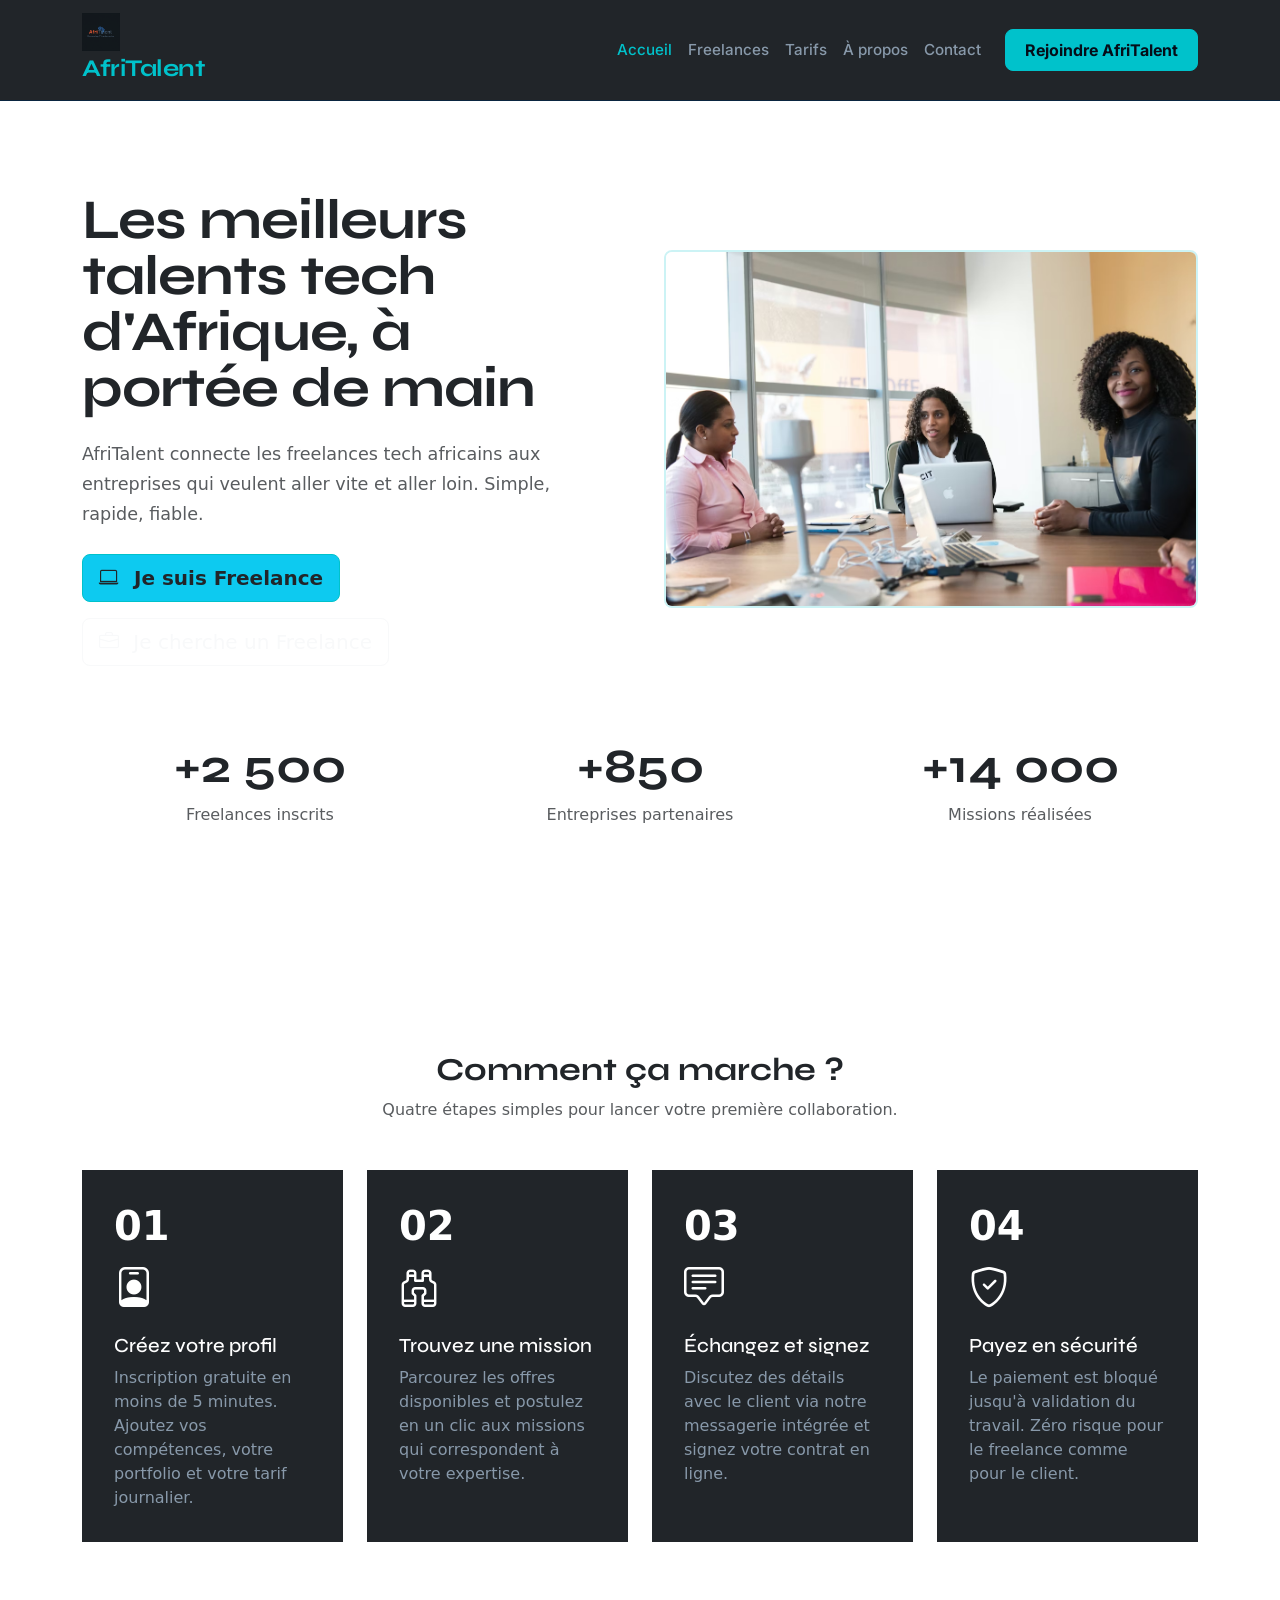
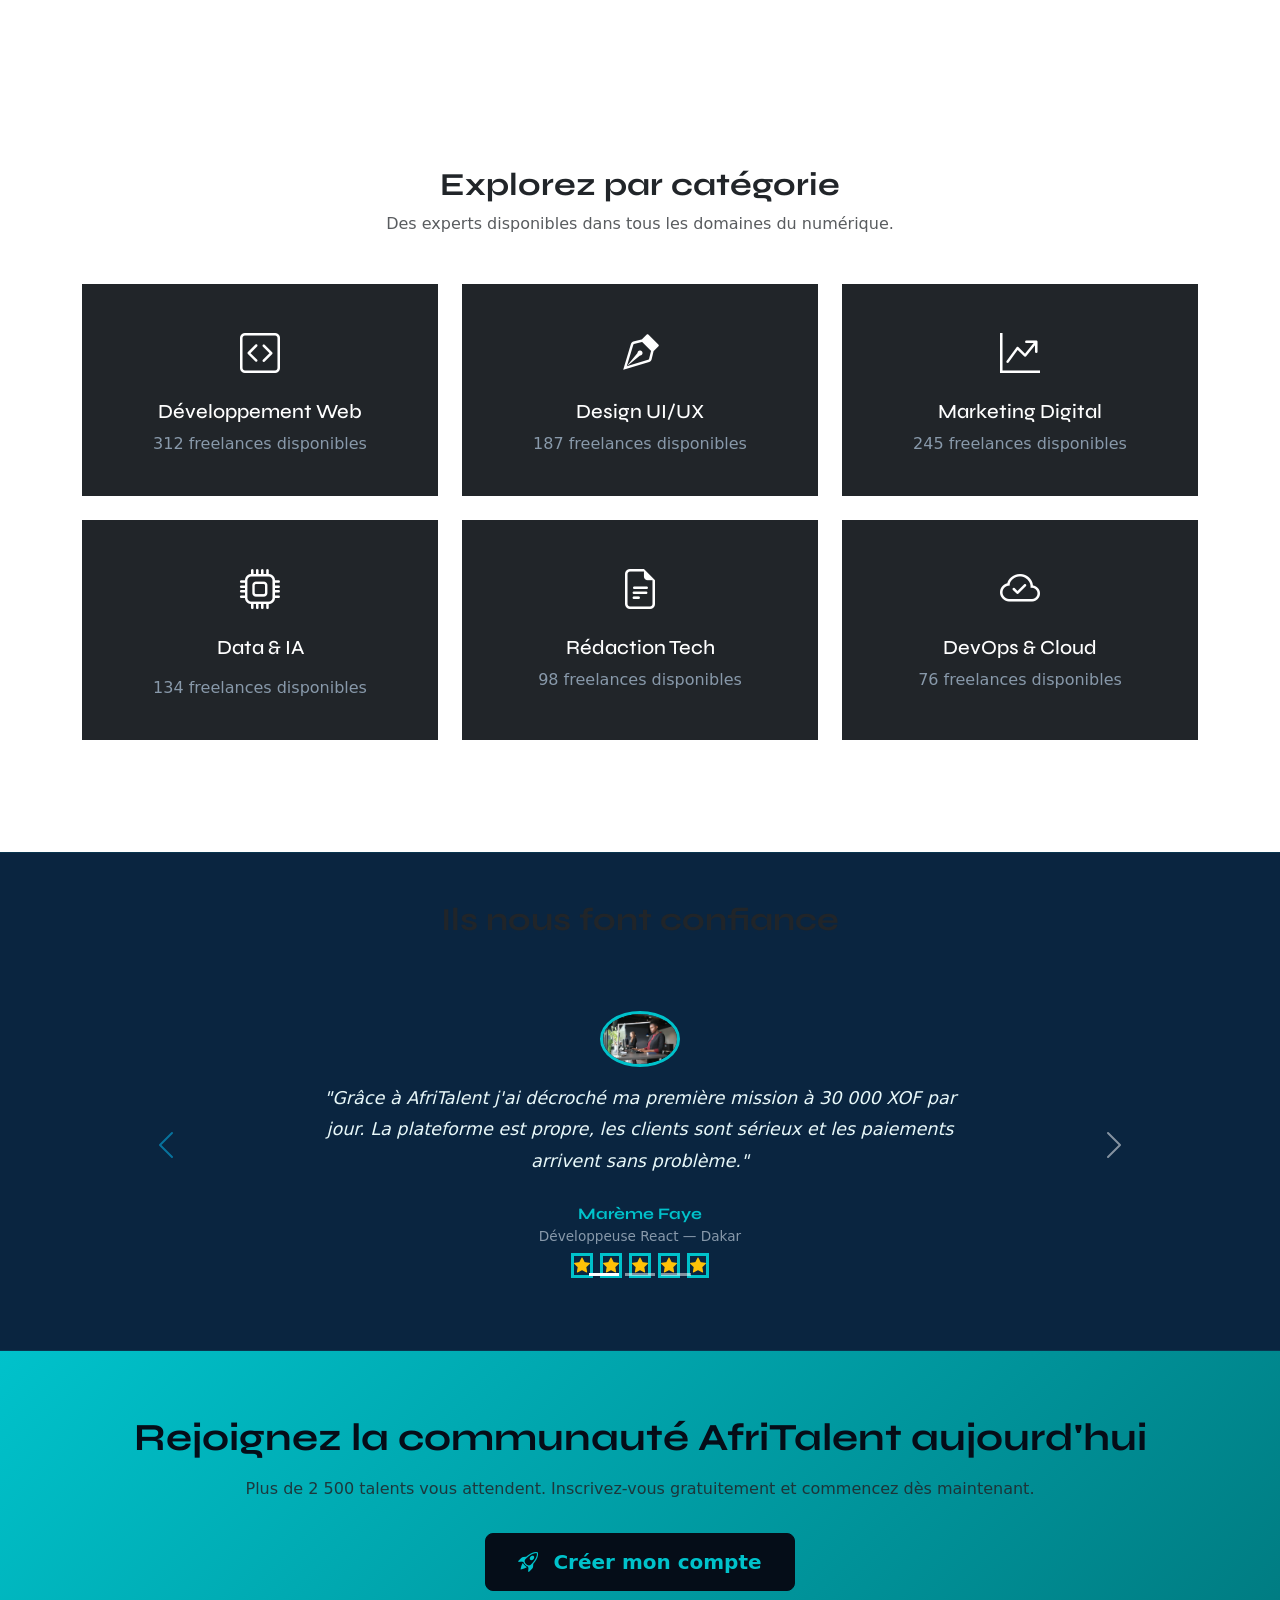
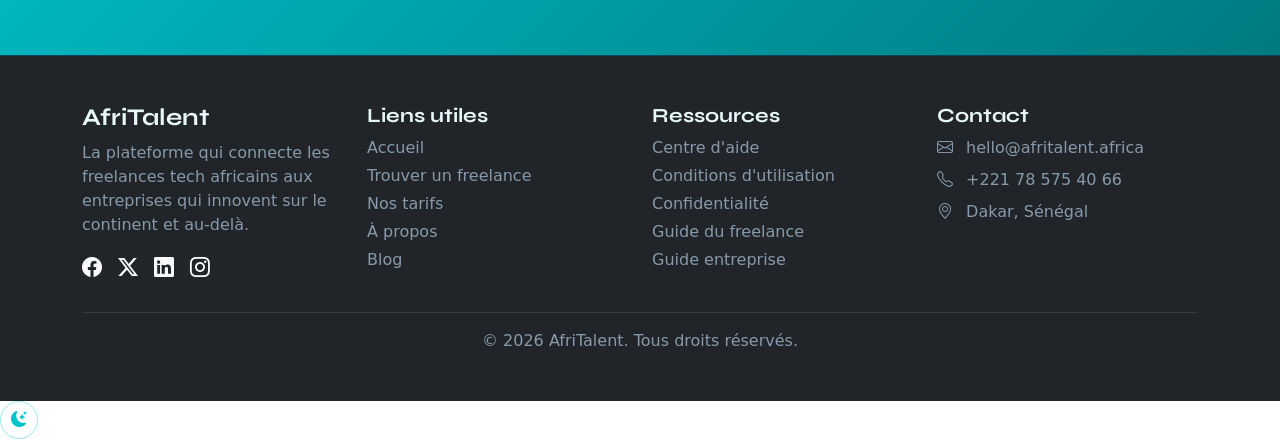
==== commit d7816043: "JS : dark mode avec localStorage, navbar dynamique au scroll" ====
--- a/index.html
+++ b/index.html
@@ -441,7 +441,10 @@
             </div>
         </section>
 
-
+<!-- Bouton retour en haut -->
+<button class="bouton-retour-haut" aria-label="retourner en haut de la page">
+    <i class="bi bi-arrow-up" aria-hidden="true"></i>
+</button>
     </main>
 
 
@@ -533,7 +536,10 @@
             </div>
         </div>
     </footer>
-
+<!-- Bouton toggle mode sombre -->
+<button class="toggle-theme" aria-label="Passer en mode clair">
+    <i class="bi bi-moon-stars-fill" aria-hidden="true"></i>
+</button>
 
     <!-- Bootstrap JS Bundle via CDN -->
     <script src="https://cdn.jsdelivr.net/npm/bootstrap@5.3.3/dist/js/bootstrap.bundle.min.js"></script>
--- a/css/style.css
+++ b/css/style.css
@@ -23,12 +23,12 @@
 --espacement-lg : 4rem;
 --espacement-md :2rem;
 /* Bordures  */
---rayon-carte :12px 
+--rayon-carte : 12px ;
 /* Transitionn  */
---transition :all 0.3s ease;
---transition : all 0.3 ease;
-}
-*;
+
+--transition : all 0.3s ease;
+}
+*,
 *::before,
 *::after {
 box-sizing : border-box;
@@ -72,6 +72,7 @@
 max-width: 100%;
 height: auto;
 }
+/* navbar fond sombre ,logo et les liens bien alignes */
 .navbar {
     font-family: var(--police-titre);
     color: var(--color-accent);
@@ -80,7 +81,7 @@
     border-bottom: 1px solid var(--bg-card);
 padding: 1rem 0;
 }
-/* le logo */
+/* le logo dans nav */
 .navbar-brand {
     color: var(--color-accent) !important;
     font-weight :800;
@@ -91,6 +92,16 @@
 
 }
 /* liens de navigation */
+.navbar .nav-link {
+    font-weight: 500;
+    font-family: var(--police-corps);
+    transition: var(--transition);
+    font-size: 0.95rem;
+    color: var(--text-muted);
+    padding: 0.5rem 1rem;
+
+}
+/* liens actif au survol */
 /* .navbar .nav-link:hover :Ce sélecteur cible l'état au survol (hover) de tes liens de navigation. */
 .navbar .nav-link:hover,
 .navbar .nav-link.active {
@@ -108,6 +119,7 @@
 border-color: var(--color-accent);
 border-radius: 8px;
 }
+/* icone hamburger mob */
 .navbar-toggler {
     border-color: var(--text-muted);
 }
@@ -128,6 +140,7 @@
     color: var(--text-muted) !important;
 
 }
+/* les boutons */
 .btn-info:hover {
     border-color: var(--text-light) !important;
     background-color: var(--text-light) !important;
@@ -145,20 +158,21 @@
 
 }
 /* la partie des sections  */
+/* Espacement vertical cohérent entre les sections */
 section {
    
 padding: var(--espacement-lg) 0;
 }
-/* texte gris pou les fonds sombre */
+/* texte gris adapté au fond sombre */
 .text-muted {
      color: var(--text-muted) !important;
 }
-/* texte accent */
+/* texte accent cyan */
 .text-info {
     color: var(--color-accent) !important;
 
 }
-/*  footer*/
+/*  footer Fond légèrement plus sombre que le body*/
 footer {
     border-top: 1px solid rgba(0, 194, 203, 0.2);
     background-color: var(--bg-card);
@@ -175,7 +189,7 @@
 footer hr {
     border-color : rgba(0, 194, 203, 0.2) !important;
 }
-/* formulaire */
+/* formulaire fond sombre*/
 .form-control,
 .form-select {
     border-radius: 8px;
@@ -193,7 +207,7 @@
     font-weight: 500;
 color: var(--text-light);
 }
-/* faq */
+/* faq  adapte fond sombre*/
 .accordion-item {
     overflow: hidden;
     /* Coupure nette : Tout ce qui sort du cadre de l'élément est masqué et devient invisible.Pas de défilement : Contrairement à scroll, il empêche l'utilisateur de voir le contenu qui dépasse.Propreté : Il force les éléments enfants à respecter les angles arrondis (border-radius) du parent. */
@@ -222,6 +236,7 @@
     background-color: var(--bg-card) !important;
 
 }
+/* carousel temoignage adapte au fond sombre */
 .carousel-control-prev-icon,
 .carousel-next-icon {
     filter:invert(0.5) sepia(1) saturate(5) hue-rotate(150deg);
@@ -229,6 +244,9 @@
 .carousel-indicator [data-bs-target] {
     background-color: var(--color-accent);
 }
+/* section hero */
+/* disposition asymetrique typographie expressive */
+/* titre estgrand et accrocheur , image a droite  */
 .section-hero {
     align-items: center;
     min-height: 90vh;
@@ -237,6 +255,7 @@
     
     padding-top: 6rem;
 }
+/* titre hero tres grand et expressif */
 .section-hero h1 {
     letter-spacing: -1px;
     font-size: clamp(2.2rem,5vw,4rem);
@@ -244,10 +263,12 @@
     line-height: 1.1;
 
 }
+/* mot en couleur cyan dans le titre  */
 .section-hero h1 span {
     color: var(--color-accent);
 
 }
+/* sous-titrehero */
 .section-hero h2 {
 line-height: 1.7;
 color: var(--text-muted);
@@ -256,11 +277,13 @@
     font-size: 1.1rem;
 font-family: var(--text-muted);
 }
+/* image hero legerement incline pour l'asymetrie */
 .section-hero img {
 
     border: 2px solid rgba(0, 194, 203, 0.2);
     border-radius: var(--rayon-carte);
 }
+/* bloc statistique sous le hero  */
 .bloc-stats {
     margin-bottom: var(--espacement-md);
     border-top: 1px solid rgba(0, 194, 203, 0.15);
@@ -272,35 +295,350 @@
     font-weight: 800;
     font-size: 2.5rem;
 }
-.bloc-stats {
+.bloc-stats p {
     color: var(--text-muted);
     font-size: 0.9rem;
 }
+/* bento grid - section (comment ça marche ) */
+/*  tout les cartes nont pas la meme taille*/
+/* on utilise le css grid pour creeer la grille modulaire */
 .bento-grid {
     gap: 1.2rem;
     grid-template-columns: repeat(4,1fr);
     display: grid;
     grid-template-rows: auto auto;
 }
+
+:root {
+    /*les variablessssssssssssssss  */
+  /* couleur texte clair  */
+--text-light :   #E8F8F9; 
+/* fond */
+--background-primary :  #050D18;
+/* fond carteee  */
+--bg-card :  #0A2540;
+/* couleur acent */
+--color-accent : #00C2CB;
+/* le texte va etre en gris */
+--text-muted : #8899AA;
+/* polices */
+--police-titre : 'Syne', sans-serif;
+--police-corps :  'Inter', sans-serif;
+/* espacements  */
+--espacement-sm : 1rem;
+--espacement-lg : 4rem;
+--espacement-md :2rem;
+/* Bordures  */
+--rayon-carte :12px 
+/* Transitionn  */
+--transition :all 0.3 ease;
+--transition : all 0.3s ease;
+}
+*,
+*::before,
+*::after {
+box-sizing : border-box;
+margin : 0;
+padding : 0;
+/* *, *::before, *::after : Les sélecteurs universels. Ils garantissent que cette règle s'applique absolument à tou */
+/* Le border-box force l'élément à conserver la taille exacte que tu lui donnes : le padding et la bordure sont absorbés à l'intérieur au lieu de s'ajouter par-dessus. Cela évite que tes éléments ne se déforment ou ne dépassent de l'écran. */
+}
+body {
+    background-color: var(--background-primary);
+    line-height: 1.7;
+    font-size: 1rem;
+    font-family:var(--police-corps);
+    color: var(--text-light);
+
+}
+h1, h2, h3, h4, h5, h6 {
+font-family: var(--police-titre);
+line-height: 1.2;
+font-weight: 700;
+color: var(--text-light);
+
+}
+h1 {
+    font-weight: 800;
+    font-size: 3rem;
+}
+h2 {
+    font-size: 1.4rem;
+}
+/* liens yi */
+a {
+text-decoration: none;
+transition: var(--transition);
+
+}
+/* pour les images  */
+img {
+    display : block;
+    /* Le display: block; transforme un élément en un bloc complet */
+max-width: 100%;
+height: auto;
+}
+/* navbar fond sombre ,logo et les liens bien alignes */
+.navbar {
+    font-family: var(--police-titre);
+    color: var(--color-accent);
+    transition: var(--transition);
+    background-color: var(--background-primary) !important;
+    border-bottom: 1px solid var(--bg-card);
+padding: 1rem 0;
+}
+/* le logo dans nav */
+.navbar-brand {
+    color: var(--color-accent) !important;
+    font-weight :800;
+    letter-spacing: -0.5px;
+    font-size: 1.5rem;
+    font-family: var(--police-titre);
+/* !important : je l'utilise seulement le bootstrap écrase mon style  genre pour que le css prime sur le boostrap  */
+
+}
+/* liens de navigation */
+.navbar .nav-link {
+    font-weight: 500;
+    font-family: var(--police-corps);
+    transition: var(--transition);
+    font-size: 0.95rem;
+    color: var(--text-muted);
+    padding: 0.5rem 1rem;
+
+}
+/* liens actif au survol */
+/* .navbar .nav-link:hover :Ce sélecteur cible l'état au survol (hover) de tes liens de navigation. */
+.navbar .nav-link:hover,
+.navbar .nav-link.active {
+    color: var(--color-accent) !important;
+
+}
+/* bouton cta  */
+.navbar .btn-info {
+    color: var(--background-primary) !important;
+    transition: var(--transition);
+    background-color: var(--color-accent);
+padding: 0.5rem 1.2rem;
+font-weight: 600;
+font-family: var(--police-corps);
+border-color: var(--color-accent);
+border-radius: 8px;
+}
+/* icone hamburger mob */
+.navbar-toggler {
+    border-color: var(--text-muted);
+}
+.navbar-toggler-icon {
+    /* filter: invert(1); : Cette fonction inverse les couleurs. Comme l'icône par défaut est souvent noire, elle devient blanche.Utilité : C'est la solution la plus rapide pour rendre le menu visible si tu utilises une barre de navigation foncée (Dark Mode) sans avoir à changer le fichier image de l'icône. */
+    filter:invert(1);
+}
+/* les cartes */
+.card {
+    background-color: var(--bg-card) !important;
+    color: var(--text-light) !important;
+    border-radius: var(--rayon-carte) !important ;
+   /*  border-radius sert à arrondir les angles de tes élément */
+    border: 1px solid rgba(0, 194, 203, 0.15) !important;
+}
+.card-text,
+.card .text-muted {
+    color: var(--text-muted) !important;
+
+}
+/* les boutons */
+.btn-info:hover {
+    border-color: var(--text-light) !important;
+    background-color: var(--text-light) !important;
+}
+.btn-info {
+    border-color: var(--color-accent) !important;
+transition: var(--transition);
+color: var(--color-accent) !important;
+border-radius: 8px;
+font-weight: 600;
+}
+.btn-outline-info:hover {
+    color: var(--background-primary) !important;
+    background-color: var(--color-accent) !important;
+
+}
+/* la partie des sections  */
+/* Espacement vertical cohérent entre les sections */
+section {
+   
+padding: var(--espacement-lg) 0;
+}
+/* texte gris adapté au fond sombre */
+.text-muted {
+     color: var(--text-muted) !important;
+}
+/* texte accent cyan */
+.text-info {
+    color: var(--color-accent) !important;
+
+}
+/*  footer Fond légèrement plus sombre que le body*/
+footer {
+    border-top: 1px solid rgba(0, 194, 203, 0.2);
+    background-color: var(--bg-card);
+}
+footer h4,
+footer h5 {
+    font-family: var(--police-titre);
+    color: var(--text-light);
+}
+footer .text-muted {
+    color:var(--text-muted) !important;
+
+}
+footer hr {
+    border-color : rgba(0, 194, 203, 0.2) !important;
+}
+/* formulaire fond sombre*/
+.form-control,
+.form-select {
+    border-radius: 8px;
+    border-color: rgba(0, 194, 203, 0.3) !important;
+    background-color: var(--bg-card) !important;
+    color: var(--bg-card) !important;
+}
+.form-control::placeholder {
+    background-color: var(--bg-card) !important;
+    border-color: var(--color-accent) !important;
+    box-shadow: 0 0 0 3px rgba(0, 194, 203, 0.15) !important;
+/* La couleur (0, 194, 203) : C'est un bleu turquoise (ou cyan) très vif.La transparence (0.15) : Elle est réglée à 15 %. Cela signifie que la couleur est très légère et laisse transparaître ce qu'il y a derrière. */
+}
+.form-label{
+    font-weight: 500;
+color: var(--text-light);
+}
+/* faq  adapte fond sombre*/
+.accordion-item {
+    overflow: hidden;
+    /* Coupure nette : Tout ce qui sort du cadre de l'élément est masqué et devient invisible.Pas de défilement : Contrairement à scroll, il empêche l'utilisateur de voir le contenu qui dépasse.Propreté : Il force les éléments enfants à respecter les angles arrondis (border-radius) du parent. */
+    background-color: var(--bg-card) !important;
+border-radius: var(--rayon-carte) !important;
+border-color: rgba(0, 194, 203, 0.2) !important;
+margin-bottom: 0.5rem;
+}
+.accordion-button {
+    background-color: var(--bg-card) !important;
+    font-weight: 500;
+    color: var(--text-light) !important;
+    font-family: var(--text-light);
+}
+.accordion-button::not(.collapsed) {
+    box-shadow: none !important;
+    color:var(--color-accent) !important;
+
+}
+.accordion-button::after {
+    filter:invert(1) sepia(1) saturate(5) hue-rotate(150deg);
+    /* Préparation : L'élément est inversé en blanc (invert) puis transformé en une base colorée (sepia).Boost : La couleur est rendue ultra-vive (saturate).Teinte : Le hue-rotate décale la couleur pour obtenir le résultat final (ici, un bleu/cyan). */
+}
+.accordion-body {
+    color: var(--text-muted) !important;
+    background-color: var(--bg-card) !important;
+
+}
+/* carousel temoignage adapte au fond sombre */
+.carousel-control-prev-icon,
+.carousel-next-icon {
+    filter:invert(0.5) sepia(1) saturate(5) hue-rotate(150deg);
+}
+.carousel-indicator [data-bs-target] {
+    background-color: var(--color-accent);
+}
+/* section hero */
+/* disposition asymetrique typographie expressive */
+/* titre estgrand et accrocheur , image a droite  */
+.section-hero {
+    align-items: center;
+    min-height: 90vh;
+    padding-bottom: var(--espacement-lg);
+    display: flex;
+    
+    padding-top: 6rem;
+}
+/* titre hero tres grand et expressif */
+.section-hero h1 {
+    letter-spacing: -1px;
+    font-size: clamp(2.2rem,5vw,4rem);
+    font-weight: 800;
+    line-height: 1.1;
+
+}
+/* mot en couleur cyan dans le titre  */
+.section-hero h1 span {
+    color: var(--color-accent);
+
+}
+/* sous-titrehero */
+.section-hero h2 {
+line-height: 1.7;
+color: var(--text-muted);
+
+font-weight: 400;
+    font-size: 1.1rem;
+font-family: var(--text-muted);
+}
+/* image hero legerement incline pour l'asymetrie */
+.section-hero img {
+
+    border: 2px solid rgba(0, 194, 203, 0.2);
+    border-radius: var(--rayon-carte);
+}
+/* bloc statistique sous le hero  */
+.bloc-stats {
+    margin-bottom: var(--espacement-md);
+    border-top: 1px solid rgba(0, 194, 203, 0.15);
+    padding-top: var(--espacement-md);
+}
+.bloc-stats h3 {
+    color: var(--color-accent);
+    font-family: var(--police-titre);
+    font-weight: 800;
+    font-size: 2.5rem;
+}
+.bloc-stats p {
+    color: var(--text-muted);
+    font-size: 0.9rem;
+}
+/* bento grid - section (comment ça marche ) */
+/*  tout les cartes nont pas la meme taille*/
+/* on utilise le css grid pour creeer la grille modulaire */
+.bento-grid {
+    gap: 1.2rem;
+    grid-template-columns: repeat(4,1fr);
+    display: grid;
+    grid-template-rows: auto auto;
+}
+/* grand prend 2 colonnes 2lignes */
 .bento-carte-1{
     
     grid-row: span 2;
     grid-column: span 2;
 }
+/* normal 1 colonne */
 .bento-carte-2 {
     grid-column: span 1;
 }
+/* normal , 1 colonne */
 .bento-carte-3 {
     grid-column: span 1;
 }
+/* large prend 2 colonnes */
 .bento-carte-4 {
 grid-column: span 2;
 }
+/* style commun des cartes bento */
 .bento-grid .card {
     height: 100%;
     padding: var(--espacement-md);
-    padding: var(--transition);
-}
+    transition: var(--transition);
+}
+/* numero detape dans la carte */
 .bento-grid .numero-etape {
     line-height: 1;
     font-family: var(--police-titre);
@@ -309,23 +647,35 @@
 color: var(--color-accent);
 font-weight: 800;
 }
+/* icone dans la carte bento */
 .bento-grid .icon-etape {
     margin-bottom: 0.5rem;
     font-weight: 700;
     font-size: 1.1rem;
     margin-bottom: 0.5rem;
 }
+/* texte dans la carte bento */
 .bento-grid .card p {
     line-height: 1.6;
     font-size: 0.9rem;
     color: var(--text-muted);
 }
+/* titre dans la carte bento */
+.bento-grid .card h3 {
+    margin-bottom: 0.5rem;
+    font-size: 1.1rem;
+    color: var(--text-light);
+    font-weight: 700;
+}
+/* section categorie  */
+/* categorie categorie de base */
 .carte-categorie {
     cursor: pointer;
     padding: 2rem 1rem;
     text-align: center;
     transition: var(--transition);
 }
+/* icone categorie */
 .carte-categorie i {
     margin-bottom: 1rem;
     color: var(--text-muted);
@@ -333,17 +683,21 @@
 font-size: 2.5rem;
 transition: var(--transition);
 }
+/* icone categprie */
 .carte-categorie h3 {
     margin-bottom: 0.4rem;
     font-size: 1rem;
     font-weight: 600;
     color: var(--text-light);
 }
+/* nombre de freelances */
 .carte-categorie p {
     margin: 0;
     font-size: 0.85rem;
     color: var(--text-muted);
 }
+/* effet hover sur les cartes categories */
+/* la carte monte legerement et change de bordure */
 .carte-categorie:hover {
 box-shadow: 0 12px 30px rgba(0, 194, 203, 0.15);
     background-color: rgba(0, 194, 203, 0.05) !important;
@@ -351,14 +705,22 @@
     border-color: var(--color-accent) !important;
 
 }
+/* l'icone deviendra cyan au survol */
 .carte-categorie:hover i {
     color: var(--color-accent);
 }
+/* le titre devient cyan au survol */
+.carte-categorie:hover h3 {
+    color: var(--color-accent);
+}
+/* section temoignages carousel */
+/* style du carousel et des cartes */
 .section-temoignages {
     border-bottom:1px solid rgba(0, 194, 203, 0.1) ;
     background-color: var(--bg-card);
     border-top: 1px solid rgba(0, 194, 203, 0.1);
 }
+/* nom du temoignant */
 .section-temoignages strong {
     margin-top: 0.5rem;
     font-family: var(--police-titre);
@@ -366,6 +728,7 @@
     color: var(--color-accent);
     font-size: 1rem;
 }
+/*citation du temoignant*/
 .section-temoignages .lead {
     max-width: 650px;
     line-height: 1.8;
@@ -375,19 +738,40 @@
 
     color: var(--text-light);
 }
+/* role du temoignant   */
+.section-temoignages .text-muted {
+    font-size: 0.85rem;
+    color: var(--text-muted) !important;
+}
+/* photo avatar arrondie avec bordure cyan */
 .section-temoignages img {
     object-fit: cover;
     border: 3px solid var(--color-accent);
 }
+.section-temoignages .bi-star-fill,
+.section-temoignages .bi-star {
+    object-fit: cover;
+    border: 3px solid var(--color-accent);
+}
+/* etoiles */
+.section-temoignages .bi-star-fill,
+.section-temoignages .bi-star {
+    margin: 0 1px;
+    font-size: 1rem;
+}
+/* section cta  */
+/* bandeau avec fond accent cyan */
 .section-cta {
     
     padding: var(--espacement-lg) 0;
-    background: linear-gradient(135deg,var(--color-accent)0%, #007A80 100%);
+    background: linear-gradient(135deg, var(--color-accent) 0%, #007A80 100%);
 }
 .section-cta h2 {
     font-size: clamp(1.5rem,3vw,2.5rem);
+    /* vw est une mesure de taille en CSS */
     color: var(--background-primary);
 }
+
 .section-cta p {
     opacity: 0.85;
     color: var(--background-primary);
@@ -404,4 +788,308 @@
 .section-cta .btn-dark:hover {
     color: var(--color-accent) !important;
     background-color: var(--bg-card) !important;
-}+}
+
+
+
+
+
+
+
+/* mobile-max 576px */
+/* tout en une seul colone texte reduits */
+
+@media (max-width:576px) {
+    /* titre hero plus plus petit sur mobile */
+    /* La règle @media en CSS permet d'appliquer des blocs de styles spécifiques uniquement si certaines conditions liées à l'appareil de l'utilisateur (taille d'écran, orientation, résolution) sont remplies. */
+.section-hero h1 {
+    font-size: 1.8rem;
+}
+
+/* sous-titre hero */
+.section-hero h2 {
+    font-size: 1rem;
+}
+/* les 2 bouton cta en colonne sur mobile */
+.section-hero .d-flex {
+    flex-direction: column;
+}
+/* bento grid en une seule colonne sur mobile */
+.bento-grid{
+    grid-template-columns: 1fr;
+}
+.bento-carte-1,
+.bento-carte-2,
+.bento-carte-3,
+.bento-carte-4 {
+    grid-row: span 1;
+    grid-column: span 1;
+}
+/* statistique en colonnes sur mobi */
+.bloc-stats h3 {
+    font-size: 1.8rem;
+}
+/* titre de section plus petits */
+h2 {
+
+    font-size: 1.5rem;
+}
+/* carousel temoignages-padding reduit  */
+.section-temoignages .lead {
+    padding: 0.1rem;
+    font-size: 0.95rem;
+}
+/* cta titre plus petit  */
+.section-cta h2 {
+    font-size: 1.4rem;
+}
+/*  */
+footer .d-flex {
+    justify-content: center;
+    /* justify-content: sert à aligner les éléments horizontalement dans un conteneur Flexbox ou Grid. */
+}
+
+}
+/* tablette -entre 577px et 768  */
+
+@media (min-width:577px) and (max-width:768px) {
+    /* titre hero taille intermediaire */
+    .section-hero h1 {
+        font-size: 2.2rem;
+    }
+    /* bento grid en colonnes sur tablette */
+.bento-grid {
+    grid-template-columns: repeat(2, 1fr);
+
+}
+
+.bento-carte-1 {
+    grid-row: span 1;
+    grid-column: span 2;
+    /* grid-column sert à dire à un élément combien de colonnes de la grille il doit occuper. */
+}
+.bento-carte-4 {
+    grid-column: span 2;
+}
+}
+/* titre hero taille moyenne */
+@media (min-width:768px) and (max-width:1199px) {
+.section-hero h1 {
+    font-size: 2.8rem;
+} 
+/* bento grid en colonne mais ajusté*/
+.bento-grid {
+    grid-template-columns: repeat(4, 1fr);
+}
+}
+/* pc -1200px et plus tout s'affiche normalement*/
+@media (min-width: 1200px) {
+    .section-hero h1 {
+        font-size: 3.5rem;
+    }
+    .bento-grid {
+        grid-template-columns: repeat(4, 1fr);
+    /* grid-template-columns : Définit le nombre et la taille des colonnes du conteneur grid.repeat(4, ...) : Fonction qui évite de répéter la même valeur. Elle dit au navigateur de dupliquer 4 fois la configuration spécifiée.1fr : Signifie 1 fraction. C'est une unité de mesure propre au CSS Grid qui représente une part proportionnelle de l'espace libre restant dans le conteneur */
+    }
+}
+/* navbar responsive */
+/* le menu hamburger s'adapte bien sur tous les ecrans */
+@media (max-width:991px) {
+/*menu collapse en fond sombre sur mobile  */
+    .navbar-collapse {
+        margin-top: 0.5rem;
+        background-color: var(--background-primary);
+    border: 1px solid rgba(0, 194, 203, 0.15);
+border-radius: var(--rayon-carte);
+padding: 1rem;    
+}
+/* lien en colonne dans le menu mobile */
+.navbar-nav {
+  gap: 0.3rem;
+}
+.navbar .btn-info {
+    margin-top: 0.5rem;
+    width: 100%;
+    text-align: center;
+}
+}
+/* formulaire contact responsive */
+/* les champs s'adaptent sur mobile */
+@media (max-width:576px) {
+    /* nom prenom en colonne sur mobile */
+    .row .col-md-6 {
+        width: 100%;
+    }
+    /* ifram google maps plus petite sur mobile */
+    iframe {
+        height: 200px;
+    }
+}
+/* freelance page responsive */
+/* grille des profils : 3 col pc -2 tablette -1mobile */
+/* ajustation des cartes */
+@media (max-width:576px) {
+    /* carte freelance pleine largeur sur mobile */
+    .card .rounded.circle {
+        height: 70px !important;
+        width: 70px !important;
+    }
+    .bloc-stats h3,
+    [data-target] {
+        font-size: 2rem;
+    }
+}
+@media ( max-width:576px) {
+    .bloc-stats h3,
+    [data-target] {
+        font-size: 2rem;
+    }
+}
+
+
+
+
+
+
+
+
+
+
+
+/* toggle mode sombre-bouton dans le navbar */
+/* genre de croissant soleil */
+.toggle-theme {
+    font-size: 1rem;
+    background: none;
+    transition: var(--transition);
+    border: 1px solid rgba(0, 194, 203, 0.4);
+    margin-right: 0.8rem;
+    color: var(--color-accent);
+    border-radius: 50px;
+    cursor: pointer;
+    width: 38px;
+    justify-content: center;
+    height: 38px;
+    align-items: center;
+    display: flex;
+}
+.toggle-theme:hover {
+    border-color: var(--color-accent);
+    background-color: rgba(0, 194, 203, 0.15);
+
+}
+
+/*  MODE CLAIR
+   Toutes les couleurs s'inversent quand on active le mode clair */
+body.mode-clair  {
+color:#0A2540; 
+background-color:#F0F4F8 ;
+}
+body.mode-clair .navbar {
+    border-bottom: 1px solid #e0e0e0 ;
+    background-color: #ffffff !important ;
+}
+body.mode-clair .navbar-brand {
+color: var(--color-accent) !important;
+}
+body.mode-clair .navbar .nav-link {
+    color: #0A2540 !important ;
+}
+body.mode-clair .navbar .nav-link:hover,
+body.mode-clair .navbar .nav-link.active {
+    color: var(--color-accent) !important;
+}
+body.mode-clair .card {
+    color: #0A2540 !important;
+    background-color: #ffffff !important;
+    border-color:  #e0e0e0 !important;
+
+}
+body.mode-clair .card h3,
+body.mode-clair .card h2,
+body.mode-clair h1,
+body.mode-clair h2,
+body.mode-clair h3 {
+    color: #0A2540;
+}
+body.mode-clair .text-muted {
+    color:#556677 !important ;
+}
+body.mode-clair .section-temoignages {
+    background-color:#e8eef5 ;
+}
+body.mode-clair footer {
+    background-color: #0A2540;
+}
+body.mode-clair .accordion-item {
+    background-color: #ffffff !important;
+}
+body.mode-clair .accordion-button {
+    color: #0A2540 !important;
+    background-color: #ffffff !important;
+}
+body.mode-clair .accordion-body {
+    color: #556677 !important;
+    background-color: #ffffff !important;
+
+}
+body.mode-clair .form-control,
+body.mode-clair .form-select {
+    background-color: #ffffff !important;
+    border-color: #c0c0c0 !important;
+    color: #0A2540 !important;
+}
+body.mode-clair .navbar-collapse {
+    background-color: #ffffff;
+}
+    /* navbar scroll */
+/* le style s'applique quand on scrolle vers le bas   */
+/*   Effet shrink : fond plus opaque + ombre */
+.navbar-scrolled {
+    padding: 0.4rem 0 !important;
+    background-color: rgba(5, 13, 24, 0.97) !important;
+    box-shadow: 0 4px 20px rgba(0, 0, 0, 0.4);
+}
+body.mode-clair .navbar-scrolled {
+    box-shadow: 0 4px 20px rgba(0, 0, 0, 0.1);
+    background-color: rgba(255, 255, 255, 0.97) !important;
+}
+/* bouton dretour en haut */
+/* cache parde faut apparait au scroll */
+/* fixer en bas a droite */
+.bouton-retour-haut {
+   
+    transition: var(--transition);
+    position: fixed;
+    bottom: 2rem;
+    box-shadow: 0 4px 15px rgba(0, 194, 203, 0.4);
+    justify-content: center;
+    right: 2rem;
+    height: 45px;
+    align-items: center;
+    font-size: 1.2rem;
+    background-color: var(--color-accent);
+    color: var(--background-primary);
+    border-radius: 50%;
+    border: none;
+    display: flex;
+    width: 45px;
+
+/* caché par defaut */
+opacity: 0;
+z-index: 999;
+pointer-events: none;
+transform: translateY(20px);
+}
+
+/* dina visible  quand on ajoutera le js */
+.bouton-retour-haut.visible {
+    transform: translateY(0);
+    opacity: 1;
+    pointer-events: all;
+}
+.bouton-retour-haut:hover {
+    transform: translateY(-3px);
+    background-color: var(--text-light);
+}
+
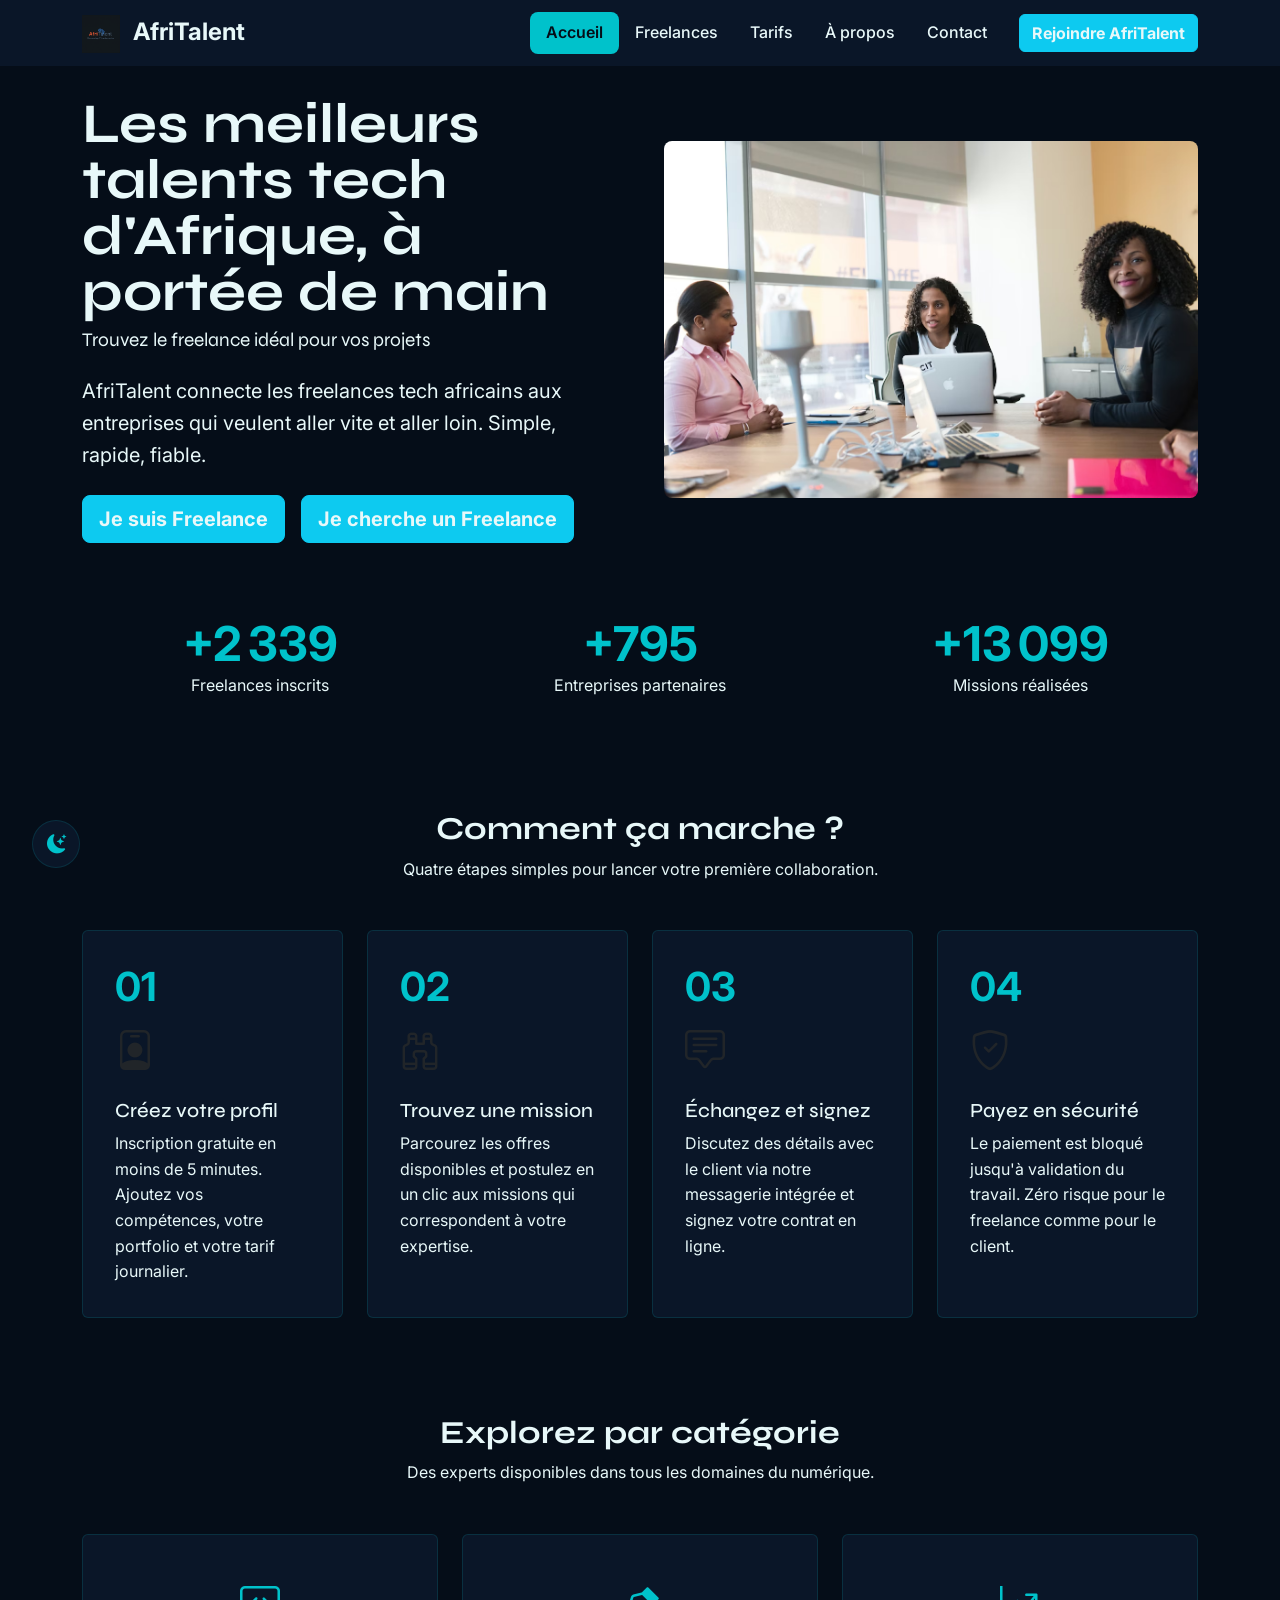
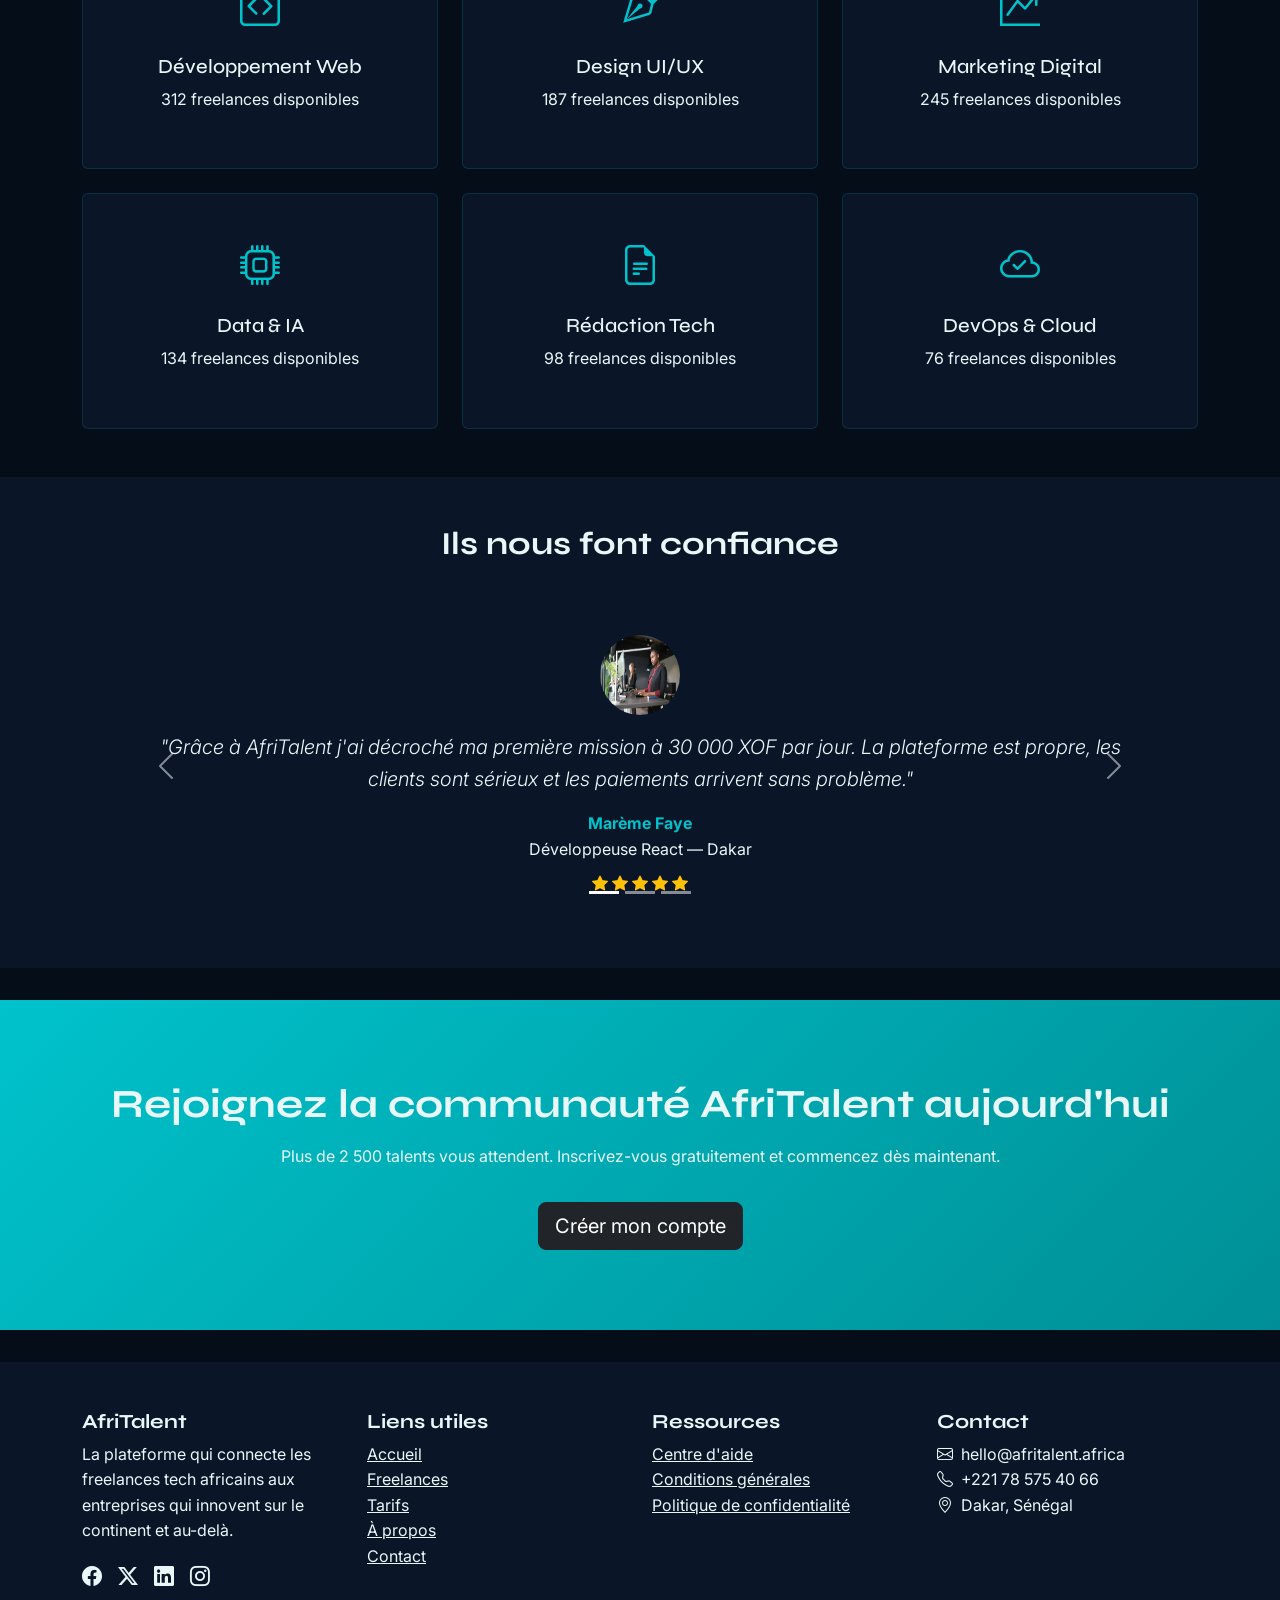
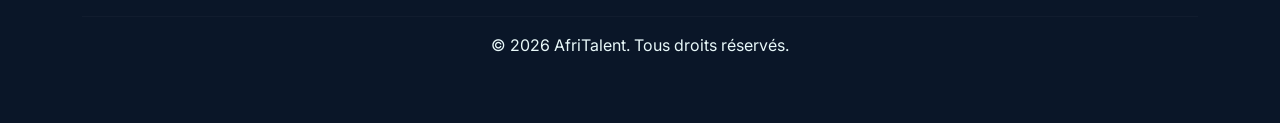
==== commit c72122a0: "Finalisation : corrections responsive, optimisation du code et commentaires" ====
--- a/index.html
+++ b/index.html
@@ -4,548 +4,358 @@
 <head>
     <meta charset="UTF-8">
     <meta name="viewport" content="width=device-width, initial-scale=1.0">
-    <title>AfriTalent - Plateforme Freelance Tech en Afrique</title>
-
+    <title>AfriTalent - Accueil</title>
+    
+    <link href="https://cdn.jsdelivr.net/npm/bootstrap-icons@1.11.3/font/bootstrap-icons.min.css" rel="stylesheet">
+    <link href="https://cdn.jsdelivr.net/npm/bootstrap@5.3.3/dist/css/bootstrap.min.css" rel="stylesheet">
     <link rel="stylesheet" href="css/style.css">
-   
-   
-    <link href="https://cdn.jsdelivr.net/npm/bootstrap-icons@1.11.3/font/bootstrap-icons.min.css" rel="stylesheet">
-
-    <link href="https://cdn.jsdelivr.net/npm/bootstrap@5.3.3/dist/css/bootstrap.min.css" rel="stylesheet">
-
 </head>
 
 <body>
 
-
-    <!-- 
-         barre de navigation
-         fixe en haut, 6 liens + bouton CTA
-     -->
+    <!-- ============================================================= -->
+    <!-- NAVBAR -->
+    <!-- ============================================================= -->
     <header>
-        <nav class="navbar navbar-expand-lg navbar-dark bg-dark fixed-top">
+        <nav class="navbar navbar-expand-md navbar-dark bg-dark fixed-top">
             <div class="container">
-
-                <!-- log logooooooooooooooooooooooo -->
                 <a class="navbar-brand fw-bold fs-4" href="index.html">
-     <img src="images/logo.png" alt="logo AfriTalent" width="38" height="38" class="me-2">
+                    <img src="images/logo.png" alt="Logo AfriTalent - Plateforme de freelances tech" width="38" height="38" class="me-2">
                     AfriTalent
                 </a>
-
-                <!-- Bouton hamburgerrrrrrrrrrrrrrrrrrrr-->
-                <button
-                 aria-expanded="false"
-                    class="navbar-toggler"
-                    
-             data-bs-toggle="collapse"
-                    
-                    aria-controls="menu-nav"
-    type="button"
-
-                   data-bs-target="#menu-nav"
-       aria-label="ouvrir le menu">
+                <button class="navbar-toggler" type="button" data-bs-toggle="collapse"
+                    data-bs-target="#navbarNav" aria-controls="navbarNav" aria-expanded="false"
+                    aria-label="Ouvrir le menu de navigation">
                     <span class="navbar-toggler-icon"></span>
                 </button>
-
-                <!-- Liens de navigation -->
-                <div class="collapse navbar-collapse" id="menu-nav">
+                <div class="collapse navbar-collapse" id="navbarNav">
                     <ul class="navbar-nav ms-auto me-3">
-
-      <li class="nav-item">
-                         <a class="nav-link active" aria-current="page" href="index.html">Accueil</a>
-                        </li>
-
-               <li class="nav-item">
-                            <a class="nav-link" href="freelance.html">Freelances</a>
-                        </li>
-
-                        <li class="nav-item">
-            <a class="nav-link" href="tarif.html">Tarifs</a>
-                        </li>
-
-                        <li class="nav-item">
-                            <a class="nav-link" href="about.html">À propos</a>
-                        </li>
-
-                        
-
-                        <li class="nav-item">
-               <a class="nav-link" href="contact.html">Contact</a>
-                        </li>
-
+                        <li class="nav-item"><a class="nav-link active" href="index.html">Accueil</a></li>
+                        <li class="nav-item"><a class="nav-link" href="freelance.html">Freelances</a></li>
+                        <li class="nav-item"><a class="nav-link" href="tarif.html">Tarifs</a></li>
+                        <li class="nav-item"><a class="nav-link" href="about.html">À propos</a></li>
+                        <li class="nav-item"><a class="nav-link" href="contact.html">Contact</a></li>
                     </ul>
-
-                    <!-- Bouton CTA visible dans la barre de navigation -->
-                    <a href="contact.html" class="btn btn-info text-dark fw-bold">
-                        Rejoindre AfriTalent
-                    </a>
-                </div>
-
+                    <a href="contact.html" class="btn btn-info text-dark fw-bold">Rejoindre AfriTalent</a>
+                </div>
             </div>
         </nav>
     </header>
 
-
+    <!-- ============================================================= -->
+    <!-- CONTENU PRINCIPAL -->
+    <!-- ============================================================= -->
     <main>
 
-
-        <!-- 
-             SECTION HERO
-             titre H1, sous-titre H2, 2 boutons CTA
-             image 
-        -->
-      <article class="section-hero" aria-label="présentation de la plateforme">
+        <!-- ============================================================= -->
+        <!-- SECTION HERO -->
+        <!-- ============================================================= -->
+        <section class="section-hero">
             <div class="container py-5 mt-5">
                 <div class="row align-items-center g-5">
-
-                    <!-- Texte gauche -->
                     <div class="col-lg-6">
-
-                        <h1 class="display-4 fw-bold lh-1"><p>
-                            Les meilleurs talents tech d'Afrique, à portée de main
-                            </p>
-                        </h1>
-
-                        <h2 class="lead mt-4 fw-normal text-muted">
-                            AfriTalent connecte les freelances tech africains aux entreprises
-                            qui veulent aller vite et aller loin. Simple, rapide, fiable.
-                        </h2>
-
-                        <!-- Les 2 boutons CTA -->
+                        <h1 class="display-4 fw-bold lh-1">Les meilleurs talents tech d'Afrique, à portée de main</h1>
+                        <h2 class="lead mb-3" style="font-size:1.2rem; font-weight: 400;">Trouvez le freelance idéal pour vos projets</h2>
+                        <p class="lead mt-4 fw-normal">AfriTalent connecte les freelances tech africains aux entreprises qui veulent aller vite et aller loin. Simple, rapide, fiable.</p>
                         <div class="d-flex flex-wrap gap-3 mt-4">
-                            <a href="freelances.html" class="btn btn-info btn-lg text-dark fw-bold">
-                                <i class="bi bi-laptop me-2" aria-hidden="true"></i>
-                                Je suis Freelance
-                            </a>
-                            <a href="freelances.html" class="btn btn-outline-light btn-lg">
-                                <i class="bi bi-briefcase me-2" aria-hidden="true"></i>
-                                Je cherche un Freelance
-                            </a>
-                        </div>
-
-                    </div>
-
-                    <!-- premier photo biiiiiii women tech-->
+                            <a href="contact.html" class="btn btn-info btn-lg text-dark fw-bold">Je suis Freelance</a>
+                            <a href="freelance.html" class="btn btn-info btn-lg text-dark fw-bold">Je cherche un Freelance</a>
+                        </div>
+                    </div>
                     <div class="col-lg-6">
-                        <img
-               src="images/hero.png"
-                            alt="freelances africains"
-                            class="img-fluid rounded-3">
-                    </div>
-
+                        <img src="images/hero.png" alt="Illustration de freelances africains collaborant sur des projets tech" class="img-fluid rounded-3">
+                    </div>
                 </div>
 
                 <div class="row text-center mt-5 g-4">
-
                     <div class="col-md-4">
-                        <h3 class="display-5 fw-bold" data-target="2500">+2 500</h3>
-                        <p class="text-muted mb-0">Freelances inscrits</p>
-                    </div>
-
+                        <span class="display-5 fw-bold text-info" data-target="2500">+2 500</span>
+                        <p>Freelances inscrits</p>
+                    </div>
                     <div class="col-md-4">
-                        <h3 class="display-5 fw-bold" data-target="850">+850</h3>
-                        <p class="text-muted mb-0">Entreprises partenaires</p>
-                    </div>
-
+                        <span class="display-5 fw-bold text-info" data-target="850">+850</span>
+                        <p>Entreprises partenaires</p>
+                    </div>
                     <div class="col-md-4">
-                        <h3 class="display-5 fw-bold" data-target="14000">+14 000</h3>
-                        <p class="text-muted mb-0">Missions réalisées</p>
-                    </div>
-
-                </div>
-            </div>
-        </article>
-
-
-        <!-- 
-             SECTION COMMENT CA MARCHE
-             4 étapes en cartes
-             
-         -->
-        <section aria-label="fonctionnement de la plateforme">
+                        <span class="display-5 fw-bold text-info" data-target="14000">+14 000</span>
+                        <p>Missions réalisées</p>
+                    </div>
+                </div>
+            </div>
+        </section>
+
+        <!-- ============================================================= -->
+        <!-- SECTION COMMENT ÇA MARCHE -->
+        <!-- ============================================================= -->
+        <section>
             <div class="container py-5">
-
                 <h2 class="fw-bold text-center mb-2">Comment ça marche ?</h2>
-                <p class="text-center text-muted mb-5">
-                    Quatre étapes simples pour lancer votre première collaboration.
-                </p>
-
+                <p class="text-center mb-5">Quatre étapes simples pour lancer votre première collaboration.</p>
                 <div class="row g-4">
-
-                    <!-- Etape 1 -->
                     <div class="col-sm-6 col-lg-3">
-                        <div class="card h-100 border-0 bg-dark text-white p-3">
-                            <div class="card-body">
-                                <span class="fw-bold display-6">01</span>
-       <i class="bi bi-person-badge fs-1 d-block mt-2" aria-hidden="true"></i>
+                        <div class="card h-100 border-0 bg-dark p-3">
+                            <div class="card-body">
+                                <span class="fw-bold display-6 text-info">01</span>
+                                <i class="bi bi-person-badge fs-1 d-block mt-2" aria-hidden="true"></i>
                                 <h3 class="h5 mt-3 card-title">Créez votre profil</h3>
-                                <p class="card-text text-muted">
-                                    Inscription gratuite en moins de 5 minutes.
-          Ajoutez vos compétences, votre portfolio et votre tarif journalier.
-                                </p>
-                            </div>
-                        </div>
-                    </div>
-
-                    <!-- Etape 2 -->
+                                <p class="card-text">Inscription gratuite en moins de 5 minutes. Ajoutez vos compétences, votre portfolio et votre tarif journalier.</p>
+                            </div>
+                        </div>
+                    </div>
                     <div class="col-sm-6 col-lg-3">
-                        <div class="card h-100 border-0 bg-dark text-white p-3">
-                            <div class="card-body">
-                                <span class="fw-bold display-6">02</span>
-        <i class="bi bi-binoculars fs-1 d-block mt-2" aria-hidden="true"></i>
+                        <div class="card h-100 border-0 bg-dark p-3">
+                            <div class="card-body">
+                                <span class="fw-bold display-6 text-info">02</span>
+                                <i class="bi bi-binoculars fs-1 d-block mt-2" aria-hidden="true"></i>
                                 <h3 class="h5 mt-3 card-title">Trouvez une mission</h3>
-                     <p class="card-text text-muted">
-                                    Parcourez les offres disponibles et postulez en un clic
-                                    aux missions qui correspondent à votre expertise.
-                                </p>
-                            </div>
-                        </div>
-                    </div>
-
-                    <!-- Etape 3 -->
+                                <p class="card-text">Parcourez les offres disponibles et postulez en un clic aux missions qui correspondent à votre expertise.</p>
+                            </div>
+                        </div>
+                    </div>
                     <div class="col-sm-6 col-lg-3">
-                        <div class="card h-100 border-0 bg-dark text-white p-3">
-                            <div class="card-body">
-                                <span class="fw-bold display-6">03</span>
+                        <div class="card h-100 border-0 bg-dark p-3">
+                            <div class="card-body">
+                                <span class="fw-bold display-6 text-info">03</span>
                                 <i class="bi bi-chat-square-text fs-1 d-block mt-2" aria-hidden="true"></i>
                                 <h3 class="h5 mt-3 card-title">Échangez et signez</h3>
-                                <p class="card-text text-muted">
-         Discutez des détails avec le client via notre messagerie
-                                    intégrée et signez votre contrat en ligne.
-                                </p>
-                            </div>
-                        </div>
-                    </div>
-
-                    <!-- Etape 4 -->
+                                <p class="card-text">Discutez des détails avec le client via notre messagerie intégrée et signez votre contrat en ligne.</p>
+                            </div>
+                        </div>
+                    </div>
                     <div class="col-sm-6 col-lg-3">
-                        <div class="card h-100 border-0 bg-dark text-white p-3">
-                            <div class="card-body">
-                                <span class="fw-bold display-6">04</span>
-       <i class="bi bi-shield-check fs-1 d-block mt-2" aria-hidden="true"></i>
+                        <div class="card h-100 border-0 bg-dark p-3">
+                            <div class="card-body">
+                                <span class="fw-bold display-6 text-info">04</span>
+                                <i class="bi bi-shield-check fs-1 d-block mt-2" aria-hidden="true"></i>
                                 <h3 class="h5 mt-3 card-title">Payez en sécurité</h3>
-                                <p class="card-text text-muted">
-                      Le paiement est bloqué jusqu'à validation du travail.
-                                    Zéro risque pour le freelance comme pour le client.
-                                </p>
-                            </div>
-                        </div>
-                    </div>
-
-                </div>
-            </div>
-        </section>
-
-
-        <!--
-             SECTION CATEGORIES
-             6 catégories avec icône et nombre de freelances
-        -->
-        <section aria-label="catégories de services disponibles">
+                                <p class="card-text">Le paiement est bloqué jusqu'à validation du travail. Zéro risque pour le freelance comme pour le client.</p>
+                            </div>
+                        </div>
+                    </div>
+                </div>
+            </div>
+        </section>
+
+        <!-- ============================================================= -->
+        <!-- SECTION CATÉGORIES -->
+        <!-- ============================================================= -->
+        <section>
             <div class="container py-5">
-
                 <h2 class="fw-bold text-center mb-2">Explorez par catégorie</h2>
- <p class="text-center text-muted mb-5">
-                    Des experts disponibles dans tous les domaines du numérique.
-                </p>
-
+                <p class="text-center mb-5">Des experts disponibles dans tous les domaines du numérique.</p>
                 <div class="row g-4">
-
-                    <div class="col-sm-6 col-lg-4">
-                        <div class="card h-100 text-center border-0 bg-dark text-white p-4">
-         <div class="card-body">
-                                <i class="bi bi-code-square fs-1" aria-hidden="true"></i>
-       <h3 class="h5 mt-3">Développement Web</h3>
-                                <p class="text-muted mb-0">312 freelances disponibles</p>
-               </div>
-                        </div>
-    </div>
-
-                    <div class="col-sm-6 col-lg-4">
-                        <div class="card h-100 text-center border-0 bg-dark text-white p-4">
-             <div class="card-body">
-                                <i class="bi bi-vector-pen fs-1" aria-hidden="true"></i>
-         <h3 class="h5 mt-3">Design UI/UX</h3>
-                                <p class="text-muted mb-0">187 freelances disponibles</p>
-                            </div>
-        </div>
-                    </div>
-
-                    <div class="col-sm-6 col-lg-4">
-                        <div class="card h-100 text-center border-0 bg-dark text-white p-4">
-                            <div class="card-body">
-                                <i class="bi bi-graph-up-arrow fs-1" aria-hidden="true"></i>
-     <h3 class="h5 mt-3">Marketing Digital</h3>
-                                <p class="text-muted mb-0">245 freelances disponibles</p>
-                            </div>
-                        </div>
-                    </div>
-
-                    <div class="col-sm-6 col-lg-4">
-                        <div class="card h-100 text-center border-0 bg-dark text-white p-4">
-                            <div class="card-body">
-                <i class="bi bi-cpu fs-1" aria-hidden="true"></i>
-                       <p>      <h3 class="h5 mt-3">Data &amp; IA</h3>
-         </p>                           <p class="text-muted mb-0">134 freelances disponibles</p>
-                            </div>
-                        </div>
-                    </div>
-
-                    <div class="col-sm-6 col-lg-4">
-                        <div class="card h-100 text-center border-0 bg-dark text-white p-4">
-             <div class="card-body">
-                                <i class="bi bi-file-earmark-text fs-1" aria-hidden="true"></i>
+                    <div class="col-sm-6 col-lg-4">
+                        <div class="card h-100 text-center border-0 bg-dark p-4">
+                            <div class="card-body">
+                                <i class="bi bi-code-square fs-1 text-info" aria-hidden="true"></i>
+                                <h3 class="h5 mt-3">Développement Web</h3>
+                                <p>312 freelances disponibles</p>
+                            </div>
+                        </div>
+                    </div>
+                    <div class="col-sm-6 col-lg-4">
+                        <div class="card h-100 text-center border-0 bg-dark p-4">
+                            <div class="card-body">
+                                <i class="bi bi-vector-pen fs-1 text-info" aria-hidden="true"></i>
+                                <h3 class="h5 mt-3">Design UI/UX</h3>
+                                <p>187 freelances disponibles</p>
+                            </div>
+                        </div>
+                    </div>
+                    <div class="col-sm-6 col-lg-4">
+                        <div class="card h-100 text-center border-0 bg-dark p-4">
+                            <div class="card-body">
+                                <i class="bi bi-graph-up-arrow fs-1 text-info" aria-hidden="true"></i>
+                                <h3 class="h5 mt-3">Marketing Digital</h3>
+                                <p>245 freelances disponibles</p>
+                            </div>
+                        </div>
+                    </div>
+                    <div class="col-sm-6 col-lg-4">
+                        <div class="card h-100 text-center border-0 bg-dark p-4">
+                            <div class="card-body">
+                                <i class="bi bi-cpu fs-1 text-info" aria-hidden="true"></i>
+                                <h3 class="h5 mt-3">Data &amp; IA</h3>
+                                <p>134 freelances disponibles</p>
+                            </div>
+                        </div>
+                    </div>
+                    <div class="col-sm-6 col-lg-4">
+                        <div class="card h-100 text-center border-0 bg-dark p-4">
+                            <div class="card-body">
+                                <i class="bi bi-file-earmark-text fs-1 text-info" aria-hidden="true"></i>
                                 <h3 class="h5 mt-3">Rédaction Tech</h3>
-              <p class="text-muted mb-0">98 freelances disponibles</p>
-                            </div>
-                        </div>
-                    </div>
-
-                    <div class="col-sm-6 col-lg-4">
-                        <div class="card h-100 text-center border-0 bg-dark text-white p-4">
-                            <div class="card-body">
-                                <i class="bi bi-cloud-check fs-1" aria-hidden="true"></i>
-         <h3 class="h5 mt-3">DevOps &amp; Cloud</h3>
-                                <p class="text-muted mb-0">76 freelances disponibles</p>
-                            </div>
-             </div>
-                    </div>
-
-                </div>
-            </div>
-        </section>
-
-
-        <!-- 
-             SECTION TEMOIGNAGES
-             Carousel Bootstrap - 3 avis minimum
-        
-        -->
-             <article class="section-temoignages" aria-label="avis de nos utilisateurs">
-      
+                                <p>98 freelances disponibles</p>
+                            </div>
+                        </div>
+                    </div>
+                    <div class="col-sm-6 col-lg-4">
+                        <div class="card h-100 text-center border-0 bg-dark p-4">
+                            <div class="card-body">
+                                <i class="bi bi-cloud-check fs-1 text-info" aria-hidden="true"></i>
+                                <h3 class="h5 mt-3">DevOps &amp; Cloud</h3>
+                                <p>76 freelances disponibles</p>
+                            </div>
+                        </div>
+                    </div>
+                </div>
+            </div>
+        </section>
+
+        <!-- ============================================================= -->
+        <!-- SECTION TÉMOIGNAGES -->
+        <!-- ============================================================= -->
+        <section class="section-temoignages">
             <div class="container py-5">
-
                 <h2 class="fw-bold text-center mb-5">Ils nous font confiance</h2>
-
-                <!--  les boutons pointent vers  id -->
-       <div id="carousel-avis" class="carousel slide" data-bs-ride="carousel">
-
-                    <!-- Indicateurs -->
+                <div id="carousel-avis" class="carousel slide" data-bs-ride="carousel">
                     <div class="carousel-indicators">
-                        <button type="button" data-bs-target="#carousel-avis" data-bs-slide-to="0" class="active" aria-current="true" aria-label="avis 1"></button>
-                        <!--data-bs-target="#carousel-avis" : Relie ce bouton au carrousel que vous avez nommé carousel-avis.data-bs-slide-to="0" : Indique la position de l'élément. En informatique, on commence à compter à 0. Donc 0 = le 1er avis, 1 = le 2ème avis, etc.class="active" aria-current="true" : Ces deux classes disent au site (et aux lecteurs d'écran) que c'est cet avis qui est actuellement affiché au démarrage.aria-label="avis 1" : Pour l'accessibilité, cela explique clairement à un malvoyant que ce bouton permet d'afficher le "premier avis". -->
-    <button type="button" data-bs-target="#carousel-avis" data-bs-slide-to="1" aria-label="avis 2"></button>
-                        <button type="button" data-bs-target="#carousel-avis" data-bs-slide-to="2" aria-label="avis 3"></button>
-                        <!-- data-bs-target="#carousel-avis" : Il est lié à votre carrousel d'avis grâce à l'identifiant que vous avez créé précédemment.data-bs-slide-to="1" : En programmation, on commence à compter à partir de 0. Le chiffre 1 cible donc le deuxième élément de la liste.aria-label="avis 2" : Indispensable pour l'accessibilité, cet attribut permet aux malvoyants de savoir que ce bouton mène au deuxième témoignage -->
-                    </div>
-
+                        <button type="button" data-bs-target="#carousel-avis" data-bs-slide-to="0" class="active" aria-current="true" aria-label="Témoignage 1"></button>
+                        <button type="button" data-bs-target="#carousel-avis" data-bs-slide-to="1" aria-label="Témoignage 2"></button>
+                        <button type="button" data-bs-target="#carousel-avis" data-bs-slide-to="2" aria-label="Témoignage 3"></button>
+                    </div>
                     <div class="carousel-inner py-4">
-                        <!-- carousel-inner : C'est la classe obligatoire de Bootstrap. Elle sert de conteneur pour tous les éléments du carrousel (carousel-item). Sans elle, le défilement ne fonctionne pas.py-4 : (Padding Vertical 4) Elle ajoute de l'espace en haut et en bas à l'intérieur du carrousel. C'est très important car cela évite que vos cartes de témoignages ne soient collées aux flèches de navigation ou aux petits points (indicateurs) en bas. Cela rend le design beaucoup plus aéré. -->
-                        <!-- Avis 1 -->
                         <div class="carousel-item active">
-                            <!-- carousel-item : Indique que ce bloc est une "diapositive" (slide) du carrousel. Tous les témoignages doivent avoir cette classe.active : C'est la classe la plus importante pour le démarrage. Elle dit au navigateur : "Affiche cet élément-là en premier". Attention : il ne doit y avoir qu'une seule classe active dans tout votre carrousel, sinon il ne s'affichera pas correctement. -->
                             <div class="d-flex flex-column align-items-center text-center px-5">
-      <img src="images/avatar1.png" alt="photo de Marème Faye" class="rounded-circle mb-3" width="80" height="80">
-                                <p class="lead fst-italic mb-3">
-                                    "Grâce à AfriTalent j'ai décroché ma première mission à 30 000 XOF par jour.
-                                    La plateforme est propre, les clients sont sérieux et les paiements arrivent sans problème."
-                                </p>
-           <strong>Marème Faye</strong>
-                                <span class="text-muted small">Développeuse React — Dakar</span>
-                                <div class="mt-2" aria-label="note 5 sur 5">
-                                    <i class="bi bi-star-fill text-warning" aria-hidden="true"></i>
-       <i class="bi bi-star-fill text-warning" aria-hidden="true"></i>
-                                    <i class="bi bi-star-fill text-warning" aria-hidden="true"></i>
-                <i class="bi bi-star-fill text-warning" aria-hidden="true"></i>
+                                <img src="images/avatar1.png" alt="Photo de Marème Faye, développeuse React à Dakar" class="rounded-circle mb-3" width="80" height="80">
+                                <p class="lead fst-italic mb-3">"Grâce à AfriTalent j'ai décroché ma première mission à 30 000 XOF par jour. La plateforme est propre, les clients sont sérieux et les paiements arrivent sans problème."</p>
+                                <strong class="text-info">Marème Faye</strong>
+                                <span>Développeuse React — Dakar</span>
+                                <div class="mt-2" role="img" aria-label="Note : 5 étoiles sur 5">
+                                    <i class="bi bi-star-fill text-warning" aria-hidden="true"></i>
+                                    <i class="bi bi-star-fill text-warning" aria-hidden="true"></i>
+                                    <i class="bi bi-star-fill text-warning" aria-hidden="true"></i>
+                                    <i class="bi bi-star-fill text-warning" aria-hidden="true"></i>
                                     <i class="bi bi-star-fill text-warning" aria-hidden="true"></i>
                                 </div>
                             </div>
                         </div>
-
-                        <!-- Avis 2 -->
                         <div class="carousel-item">
                             <div class="d-flex flex-column align-items-center text-center px-5">
-                                <img src="images/avatar2.png" alt="photo de Lamine Diallo" class="rounded-circle mb-3" width="80" height="80">
-                                <p class="lead fst-italic mb-3">
-      "On cherchait un développeur mobile pour une app urgente.
-                                    En 48h on avait trouvé le bon profil. Résultat livré en 3 semaines, nickel."
-                                </p>
-                                <strong>Lamine Diallo</strong>
-                                
-             <span class="text-muted small">Directeur Produit — StartupSN</span>
-            
-                                <div class="mt-2" aria-label="note 5 sur 5">
-                                    <i class="bi bi-star-fill text-warning" aria-hidden="true"></i>
-           <i class="bi bi-star-fill text-warning" aria-hidden="true"></i>
-                                                             <i class="bi bi-star-fill text-warning" aria-hidden="true"></i>
-                                    <i class="bi bi-star-fill text-warning" aria-hidden="true"></i>
-        </div>
-                            </div>
-                        </div>
-
-                        <!-- Avis 3 -->
+                                <img src="images/avatar2.png" alt="Photo de Lamine Diallo, directeur produit chez StartupSN" class="rounded-circle mb-3" width="80" height="80">
+                                <p class="lead fst-italic mb-3">"On cherchait un développeur mobile pour une app urgente. En 48h on avait trouvé le bon profil. Résultat livré en 3 semaines, nickel."</p>
+                                <strong class="text-info">Lamine Diallo</strong>
+                                <span>Directeur Produit — StartupSN</span>
+                                <div class="mt-2" role="img" aria-label="Note : 5 étoiles sur 5">
+                                    <i class="bi bi-star-fill text-warning" aria-hidden="true"></i>
+                                    <i class="bi bi-star-fill text-warning" aria-hidden="true"></i>
+                                    <i class="bi bi-star-fill text-warning" aria-hidden="true"></i>
+                                    <i class="bi bi-star-fill text-warning" aria-hidden="true"></i>
+                                    <i class="bi bi-star-fill text-warning" aria-hidden="true"></i>
+                                </div>
+                            </div>
+                        </div>
                         <div class="carousel-item">
                             <div class="d-flex flex-column align-items-center text-center px-5">
-                                <img src="images/avatar3.png" alt="photo de Awa Ndiaye" class="rounded-circle mb-3" width="80" height="80">
-                                <p class="lead fst-italic mb-3">
-                                    "J'avais peur de me lancer en freelance. AfriTalent m'a donné la confiance
-                    et les outils. Aujourd'hui je gagne plus qu'en CDI."
-                                </p>
-                                <strong>Awa Ndiaye</strong>
-          <span class="text-muted small">Designer UI/UX — Abidjan</span>
-                                <div class="mt-2" aria-label="note 4 sur 5">
-           <i class="bi bi-star-fill text-warning" aria-hidden="true"></i>
-                                    <i class="bi bi-star-fill text-warning" aria-hidden="true"></i>
-                                    <i class="bi bi-star-fill text-warning" aria-hidden="true"></i>
-    <i class="bi bi-star-fill text-warning" aria-hidden="true"></i>
+                                <img src="images/avatar3.png" alt="Photo de Awa Ndiaye, designer UI/UX à Abidjan" class="rounded-circle mb-3" width="80" height="80">
+                                <p class="lead fst-italic mb-3">"J'avais peur de me lancer en freelance. AfriTalent m'a donné la confiance et les outils. Aujourd'hui je gagne plus qu'en CDI."</p>
+                                <strong class="text-info">Awa Ndiaye</strong>
+                                <span>Designer UI/UX — Abidjan</span>
+                                <div class="mt-2" role="img" aria-label="Note : 4 étoiles sur 5">
+                                    <i class="bi bi-star-fill text-warning" aria-hidden="true"></i>
+                                    <i class="bi bi-star-fill text-warning" aria-hidden="true"></i>
+                                    <i class="bi bi-star-fill text-warning" aria-hidden="true"></i>
+                                    <i class="bi bi-star-fill text-warning" aria-hidden="true"></i>
                                     <i class="bi bi-star text-warning" aria-hidden="true"></i>
                                 </div>
                             </div>
-       </div>
-
-                    </div>
-
-                    <!-- Boutons navigation carousel -->
+                        </div>
+                    </div>
                     <button class="carousel-control-prev" type="button" data-bs-target="#carousel-avis" data-bs-slide="prev">
                         <span class="carousel-control-prev-icon" aria-hidden="true"></span>
-                        <span class="visually-hidden">Précédent</span>
+                        <span class="visually-hidden">Témoignage précédent</span>
                     </button>
                     <button class="carousel-control-next" type="button" data-bs-target="#carousel-avis" data-bs-slide="next">
                         <span class="carousel-control-next-icon" aria-hidden="true"></span>
-                        <span class="visually-hidden">Suivant</span>
+                        <span class="visually-hidden">Témoignage suivant</span>
                     </button>
-
-                </div>
-            </div>
-             </article>
-
-
-        <!-- 
-             SECTION CTA
-             le truc a props de l'inscriptionnnnnnnnnnnn
-        -->
-        <section class="section-cta" aria-label="appel à l'inscription">
-    <div class="container text-center">
-        <h2 class="fw-bold display-6">
-                        Rejoignez la communauté AfriTalent aujourd'hui
-                    </h2>
-                    <p class="mt-3 text-dark">
-                        Plus de 2 500 talents vous attendent. Inscrivez-vous gratuitement et
-                        commencez dès maintenant.
-                    </p>
-                    <a href="contact.html" class="btn btn-dark btn-lg mt-3">
-                        <i class="bi bi-rocket-takeoff me-2" aria-hidden="true"></i>
-                        Créer mon compte
-                    </a>
-                
-            </div>
-        </section>
-
-<!-- Bouton retour en haut -->
-<button class="bouton-retour-haut" aria-label="retourner en haut de la page">
-    <i class="bi bi-arrow-up" aria-hidden="true"></i>
-</button>
+                </div>
+            </div>
+        </section>
+
+        <!-- ============================================================= -->
+        <!-- SECTION CTA -->
+        <!-- ============================================================= -->
+        <section class="section-cta">
+            <div class="container text-center">
+                <h2 class="fw-bold display-6 text-dark">Rejoignez la communauté AfriTalent aujourd'hui</h2>
+                <p class="mt-3 text-dark">Plus de 2 500 talents vous attendent. Inscrivez-vous gratuitement et commencez dès maintenant.</p>
+                <a href="contact.html" class="btn btn-dark btn-lg mt-3">Créer mon compte</a>
+            </div>
+        </section>
+
+        <!-- ============================================================= -->
+        <!-- BOUTON RETOUR EN HAUT -->
+        <!-- ============================================================= -->
+        <button class="bouton-retour-haut" aria-label="Retourner en haut de la page">
+            <i class="bi bi-arrow-up" aria-hidden="true"></i>
+        </button>
+
     </main>
 
-
-    <!-- 
-         FOOTER
-         4 colonnes Bootstrap
--->
+    <!-- ============================================================= -->
+    <!-- FOOTER -->
+    <!-- ============================================================= -->
     <footer>
-        <div class="bg-dark text-light py-5">
+        <div class="bg-dark py-5">
             <div class="container">
                 <div class="row g-4">
-
-                    <!-- Colonne 1 : AfriTalent -->
                     <div class="col-md-6 col-lg-3">
-                        <h4 class="fw-bold">AfriTalent</h4>
-                        <p class="text-muted">
-                            La plateforme qui connecte les freelances tech africains
-      aux entreprises qui innovent sur le continent et au-delà.
-                        </p>
-                        <!-- Icônes réseaux sociaux -->
+                        <h3 class="fw-bold fs-5">AfriTalent</h3>
+                        <p>La plateforme qui connecte les freelances tech africains aux entreprises qui innovent sur le continent et au-delà.</p>
                         <div class="d-flex gap-3 mt-3">
-                            <a href="#" class="text-light" aria-label="page Facebook AfriTalent">
-        <i class="bi bi-facebook fs-5" aria-hidden="true"></i>
-                            </a>
-                            <a href="#" class="text-light" aria-label="page Twitter AfriTalent">
-                                <i class="bi bi-twitter-x fs-5" aria-hidden="true"></i>
-           </a>
-                            <a href="#" class="text-light" aria-label="page LinkedIn AfriTalent">
-                                <i class="bi bi-linkedin fs-5" aria-hidden="true"></i>
-      </a>
-                            <a href="#" class="text-light" aria-label="page Instagram AfriTalent">
-                                <i class="bi bi-instagram fs-5" aria-hidden="true"></i>
-                            </a>
-                        </div>
-                    </div>
-
-                    <!-- Colonne 2 : Liens utiles -->
+                            <a href="#" class="footer-social" aria-label="Facebook"><i class="bi bi-facebook fs-5" aria-hidden="true"></i></a>
+                            <a href="#" class="footer-social" aria-label="Twitter"><i class="bi bi-twitter-x fs-5" aria-hidden="true"></i></a>
+                            <a href="#" class="footer-social" aria-label="LinkedIn"><i class="bi bi-linkedin fs-5" aria-hidden="true"></i></a>
+                            <a href="#" class="footer-social" aria-label="Instagram"><i class="bi bi-instagram fs-5" aria-hidden="true"></i></a>
+                        </div>
+                    </div>
                     <div class="col-md-6 col-lg-3">
-                        <h5 class="fw-bold">Liens utiles</h5>
+                        <h3 class="fw-bold fs-5">Liens utiles</h3>
                         <ul class="list-unstyled">
-             <li class="mb-1"><a href="index.html" class="text-muted text-decoration-none">Accueil</a></li>
-                            <li class="mb-1"><a href="freelances.html" class="text-muted text-decoration-none">Trouver un freelance</a></li>
-   <li class="mb-1"><a href="tarifs.html" class="text-muted text-decoration-none">Nos tarifs</a></li>
-                            <li class="mb-1"><a href="about.html" class="text-muted text-decoration-none">À propos</a></li>
-                            <li class="mb-1"><a href="blog.html" class="text-muted text-decoration-none">Blog</a></li>
+                            <li><a href="index.html">Accueil</a></li>
+                            <li><a href="freelance.html">Freelances</a></li>
+                            <li><a href="tarif.html">Tarifs</a></li>
+                            <li><a href="about.html">À propos</a></li>
+                            <li><a href="contact.html">Contact</a></li>
                         </ul>
                     </div>
-
-                    <!-- Colonne 3 : Ressources -->
                     <div class="col-md-6 col-lg-3">
-                        <h5 class="fw-bold">Ressources</h5>
-        <ul class="list-unstyled">
-                            <li class="mb-1"><a href="#" class="text-muted text-decoration-none">Centre d'aide</a></li>
-                            <li class="mb-1"><a href="#" class="text-muted text-decoration-none">Conditions d'utilisation</a></li>
- <li class="mb-1"><a href="#" class="text-muted text-decoration-none">Confidentialité</a></li>
-                            <li class="mb-1"><a href="#" class="text-muted text-decoration-none">Guide du freelance</a></li>
-<li class="mb-1"><a href="#" class="text-muted text-decoration-none">Guide entreprise</a></li>
+                        <h3 class="fw-bold fs-5">Ressources</h3>
+                        <ul class="list-unstyled">
+                            <li><a href="#">Centre d'aide</a></li>
+                            <li><a href="#">Conditions générales</a></li>
+                            <li><a href="#">Politique de confidentialité</a></li>
                         </ul>
                     </div>
-
-                    <!-- Colonne 4 : Contact -->
                     <div class="col-md-6 col-lg-3">
-                        <h5 class="fw-bold">Contact</h5>
-                        <ul class="list-unstyled text-muted">
-                            <li class="mb-2">
-      <i class="bi bi-envelope me-2" aria-hidden="true"></i>
-                                hello@afritalent.africa
-                            </li>
-         <li class="mb-2">
-                                <i class="bi bi-telephone me-2" aria-hidden="true"></i>
-     +221 78 575 40 66
-                            </li>
-                            <li>
-                                <i class="bi bi-geo-alt me-2" aria-hidden="true"></i>
-           Dakar, Sénégal
-                            </li>
+                        <h3 class="fw-bold fs-5">Contact</h3>
+                        <ul class="list-unstyled">
+                            <li><i class="bi bi-envelope me-2" aria-hidden="true"></i>hello@afritalent.africa</li>
+                            <li><i class="bi bi-telephone me-2" aria-hidden="true"></i>+221 78 575 40 66</li>
+                            <li><i class="bi bi-geo-alt me-2" aria-hidden="true"></i>Dakar, Sénégal</li>
                         </ul>
                     </div>
-
-                </div>
-
- <hr class="border-secondary mt-4">
-
-                <!-- Année - sera rendue dynamique avec JS au commit 6 -->
-                <p class="text-center text-muted mb-0">
-                    &copy; <span>2026</span> AfriTalent. Tous droits réservés.
-                </p>
-
+                </div>
+                <hr class="mt-4">
+                <p class="text-center">&copy; <span id="annee">2026</span> AfriTalent. Tous droits réservés.</p>
             </div>
         </div>
     </footer>
-<!-- Bouton toggle mode sombre -->
-<button class="toggle-theme" aria-label="Passer en mode clair">
-    <i class="bi bi-moon-stars-fill" aria-hidden="true"></i>
-</button>
-
-    <!-- Bootstrap JS Bundle via CDN -->
+
+    <!-- ============================================================= -->
+    <!-- TOGGLE THEME -->
+    <!-- ============================================================= -->
+    <button class="toggle-theme" aria-label="Passer en mode clair">
+        <i class="bi bi-sun-fill" aria-hidden="true"></i>
+    </button>
+
+    <!-- ============================================================= -->
+    <!-- SCRIPTS -->
+    <!-- ============================================================= -->
     <script src="https://cdn.jsdelivr.net/npm/bootstrap@5.3.3/dist/js/bootstrap.bundle.min.js"></script>
-
-    <!-- Mon JS - sera rempli au commit 6 -->
     <script src="js/main.js"></script>
 
 </body>
+
 </html>
--- a/css/style.css
+++ b/css/style.css
@@ -1,1095 +1,670 @@
-/* Police 1 */
+/* ============================================
+   POLICES
+   ============================================ */
 @import url('https://fonts.googleapis.com/css2?family=Syne:wght@700;800&display=swap');
-
-/* 2 eme google font (police) */
 @import url('https://fonts.googleapis.com/css2?family=Inter:wght@400;500&display=swap');
+
+/* ============================================
+   VARIABLES
+   ============================================ */
 :root {
-    /*les variablessssssssssssssss  */
-    /* couleur texte clair  */
---text-light :   #E8F8F9; 
-/* fond */
---background-primary :  #050D18;
-/* fond carteee  */
---bg-card :  #0A2540;
-/* couleur acent */
---color-accent : #00C2CB;
-/* le texte va etre en gris */
---text-muted : #8899AA;
-/* polices */
---police-titre : 'Syne', sans-serif;
---police-corps :  'Inter', sans-serif;
-/* espacements  */
---espacement-sm : 1rem;
---espacement-lg : 4rem;
---espacement-md :2rem;
-/* Bordures  */
---rayon-carte : 12px ;
-/* Transitionn  */
-
---transition : all 0.3s ease;
-}
-*,
-*::before,
-*::after {
-box-sizing : border-box;
-margin : 0;
-padding : 0;
-/* *, *::before, *::after : Les sélecteurs universels. Ils garantissent que cette règle s'applique absolument à tou */
-/* Le border-box force l'élément à conserver la taille exacte que tu lui donnes : le padding et la bordure sont absorbés à l'intérieur au lieu de s'ajouter par-dessus. Cela évite que tes éléments ne se déforment ou ne dépassent de l'écran. */
-}
+    --couleur-fond: #050D18;
+    --couleur-principale: #00C2CB;
+    --couleur-texte: #E8F8F9;
+    --couleur-muted: #8899AA;
+    --couleur-carte: #0A1628;
+    --couleur-bordure: rgba(0, 194, 203, 0.15);
+    --police-titre: 'Syne', sans-serif;
+    --police-corps: 'Inter', sans-serif;
+    --rayon: 12px;
+    --transition: 0.3s ease;
+}
+
+/* ============================================
+   RESET & BASE
+   ============================================ */
+* { margin: 0; padding: 0; box-sizing: border-box; }
+
 body {
-    background-color: var(--background-primary);
-    line-height: 1.7;
-    font-size: 1rem;
-    font-family:var(--police-corps);
-    color: var(--text-light);
-
-}
-h1, h2, h3, h4, h5, h6 {
-font-family: var(--police-titre);
-line-height: 1.2;
-font-weight: 700;
-color: var(--text-light);
-
-}
-h1 {
-    font-weight: 800;
-    font-size: 3rem;
-}
-h2 {
-    font-size: 1.4rem;
-}
-/* liens yi */
-a {
-text-decoration: none;
-transition: var(--transition);
-
-}
-/* pour les images  */
-img {
-    display : block;
-    /* Le display: block; transforme un élément en un bloc complet */
-max-width: 100%;
-height: auto;
-}
-/* navbar fond sombre ,logo et les liens bien alignes */
+    background-color: var(--couleur-fond);
+    font-family: var(--police-corps);
+    color: var(--couleur-texte);
+    line-height: 1.6;
+    transition: background-color 0.3s ease, color 0.3s ease;
+}
+
+h1, h2, h3 { font-family: var(--police-titre); }
+
+/* ============================================
+   NAVBAR
+   ============================================ */
 .navbar {
-    font-family: var(--police-titre);
-    color: var(--color-accent);
-    transition: var(--transition);
-    background-color: var(--background-primary) !important;
-    border-bottom: 1px solid var(--bg-card);
-padding: 1rem 0;
-}
-/* le logo dans nav */
-.navbar-brand {
-    color: var(--color-accent) !important;
-    font-weight :800;
-    letter-spacing: -0.5px;
-    font-size: 1.5rem;
-    font-family: var(--police-titre);
-/* !important : je l'utilise seulement le bootstrap écrase mon style  genre pour que le css prime sur le boostrap  */
-
-}
-/* liens de navigation */
-.navbar .nav-link {
-    font-weight: 500;
-    font-family: var(--police-corps);
-    transition: var(--transition);
-    font-size: 0.95rem;
-    color: var(--text-muted);
-    padding: 0.5rem 1rem;
-
-}
-/* liens actif au survol */
-/* .navbar .nav-link:hover :Ce sélecteur cible l'état au survol (hover) de tes liens de navigation. */
-.navbar .nav-link:hover,
-.navbar .nav-link.active {
-    color: var(--color-accent) !important;
-
-}
-/* bouton cta  */
-.navbar .btn-info {
-    color: var(--background-primary) !important;
-    transition: var(--transition);
-    background-color: var(--color-accent);
-padding: 0.5rem 1.2rem;
-font-weight: 600;
-font-family: var(--police-corps);
-border-color: var(--color-accent);
-border-radius: 8px;
-}
-/* icone hamburger mob */
-.navbar-toggler {
-    border-color: var(--text-muted);
-}
-.navbar-toggler-icon {
-    /* filter: invert(1); : Cette fonction inverse les couleurs. Comme l'icône par défaut est souvent noire, elle devient blanche.Utilité : C'est la solution la plus rapide pour rendre le menu visible si tu utilises une barre de navigation foncée (Dark Mode) sans avoir à changer le fichier image de l'icône. */
-    filter:invert(1);
-}
-/* les cartes */
-.card {
-    background-color: var(--bg-card) !important;
-    color: var(--text-light) !important;
-    border-radius: var(--rayon-carte) !important ;
-   /*  border-radius sert à arrondir les angles de tes élément */
-    border: 1px solid rgba(0, 194, 203, 0.15) !important;
-}
-.card-text,
-.card .text-muted {
-    color: var(--text-muted) !important;
-
-}
-/* les boutons */
-.btn-info:hover {
-    border-color: var(--text-light) !important;
-    background-color: var(--text-light) !important;
-}
-.btn-info {
-    border-color: var(--color-accent) !important;
-transition: var(--transition);
-color: var(--color-accent) !important;
-border-radius: 8px;
-font-weight: 600;
-}
-.btn-outline-info:hover {
-    color: var(--background-primary) !important;
-    background-color: var(--color-accent) !important;
-
-}
-/* la partie des sections  */
-/* Espacement vertical cohérent entre les sections */
-section {
-   
-padding: var(--espacement-lg) 0;
-}
-/* texte gris adapté au fond sombre */
-.text-muted {
-     color: var(--text-muted) !important;
-}
-/* texte accent cyan */
-.text-info {
-    color: var(--color-accent) !important;
-
-}
-/*  footer Fond légèrement plus sombre que le body*/
-footer {
-    border-top: 1px solid rgba(0, 194, 203, 0.2);
-    background-color: var(--bg-card);
-}
-footer h4,
-footer h5 {
-    font-family: var(--police-titre);
-    color: var(--text-light);
-}
-footer .text-muted {
-    color:var(--text-muted) !important;
-
-}
-footer hr {
-    border-color : rgba(0, 194, 203, 0.2) !important;
-}
-/* formulaire fond sombre*/
-.form-control,
-.form-select {
-    border-radius: 8px;
-    border-color: rgba(0, 194, 203, 0.3) !important;
-    background-color: var(--bg-card) !important;
-    color: var(--bg-card) !important;
-}
-.form-control::placeholder {
-    background-color: var(--bg-card) !important;
-    border-color: var(--color-accent) !important;
-    box-shadow: 0 0 0 3px rgba(0, 194, 203, 0.15) !important;
-/* La couleur (0, 194, 203) : C'est un bleu turquoise (ou cyan) très vif.La transparence (0.15) : Elle est réglée à 15 %. Cela signifie que la couleur est très légère et laisse transparaître ce qu'il y a derrière. */
-}
-.form-label{
-    font-weight: 500;
-color: var(--text-light);
-}
-/* faq  adapte fond sombre*/
-.accordion-item {
-    overflow: hidden;
-    /* Coupure nette : Tout ce qui sort du cadre de l'élément est masqué et devient invisible.Pas de défilement : Contrairement à scroll, il empêche l'utilisateur de voir le contenu qui dépasse.Propreté : Il force les éléments enfants à respecter les angles arrondis (border-radius) du parent. */
-    background-color: var(--bg-card) !important;
-border-radius: var(--rayon-carte) !important;
-border-color: rgba(0, 194, 203, 0.2) !important;
-margin-bottom: 0.5rem;
-}
-.accordion-button {
-    background-color: var(--bg-card) !important;
-    font-weight: 500;
-    color: var(--text-light) !important;
-    font-family: var(--text-light);
-}
-.accordion-button::not(.collapsed) {
-    box-shadow: none !important;
-    color:var(--color-accent) !important;
-
-}
-.accordion-button::after {
-    filter:invert(1) sepia(1) saturate(5) hue-rotate(150deg);
-    /* Préparation : L'élément est inversé en blanc (invert) puis transformé en une base colorée (sepia).Boost : La couleur est rendue ultra-vive (saturate).Teinte : Le hue-rotate décale la couleur pour obtenir le résultat final (ici, un bleu/cyan). */
-}
-.accordion-body {
-    color: var(--text-muted) !important;
-    background-color: var(--bg-card) !important;
-
-}
-/* carousel temoignage adapte au fond sombre */
-.carousel-control-prev-icon,
-.carousel-next-icon {
-    filter:invert(0.5) sepia(1) saturate(5) hue-rotate(150deg);
-}
-.carousel-indicator [data-bs-target] {
-    background-color: var(--color-accent);
-}
-/* section hero */
-/* disposition asymetrique typographie expressive */
-/* titre estgrand et accrocheur , image a droite  */
-.section-hero {
-    align-items: center;
-    min-height: 90vh;
-    padding-bottom: var(--espacement-lg);
-    display: flex;
-    
-    padding-top: 6rem;
-}
-/* titre hero tres grand et expressif */
-.section-hero h1 {
-    letter-spacing: -1px;
-    font-size: clamp(2.2rem,5vw,4rem);
-    font-weight: 800;
-    line-height: 1.1;
-
-}
-/* mot en couleur cyan dans le titre  */
-.section-hero h1 span {
-    color: var(--color-accent);
-
-}
-/* sous-titrehero */
-.section-hero h2 {
-line-height: 1.7;
-color: var(--text-muted);
-
-font-weight: 400;
-    font-size: 1.1rem;
-font-family: var(--text-muted);
-}
-/* image hero legerement incline pour l'asymetrie */
-.section-hero img {
-
-    border: 2px solid rgba(0, 194, 203, 0.2);
-    border-radius: var(--rayon-carte);
-}
-/* bloc statistique sous le hero  */
-.bloc-stats {
-    margin-bottom: var(--espacement-md);
-    border-top: 1px solid rgba(0, 194, 203, 0.15);
-    padding-top: var(--espacement-md);
-}
-.bloc-stats h3 {
-    color: var(--color-accent);
-    font-family: var(--police-titre);
-    font-weight: 800;
-    font-size: 2.5rem;
-}
-.bloc-stats p {
-    color: var(--text-muted);
-    font-size: 0.9rem;
-}
-/* bento grid - section (comment ça marche ) */
-/*  tout les cartes nont pas la meme taille*/
-/* on utilise le css grid pour creeer la grille modulaire */
-.bento-grid {
-    gap: 1.2rem;
-    grid-template-columns: repeat(4,1fr);
-    display: grid;
-    grid-template-rows: auto auto;
-}
-
-:root {
-    /*les variablessssssssssssssss  */
-  /* couleur texte clair  */
---text-light :   #E8F8F9; 
-/* fond */
---background-primary :  #050D18;
-/* fond carteee  */
---bg-card :  #0A2540;
-/* couleur acent */
---color-accent : #00C2CB;
-/* le texte va etre en gris */
---text-muted : #8899AA;
-/* polices */
---police-titre : 'Syne', sans-serif;
---police-corps :  'Inter', sans-serif;
-/* espacements  */
---espacement-sm : 1rem;
---espacement-lg : 4rem;
---espacement-md :2rem;
-/* Bordures  */
---rayon-carte :12px 
-/* Transitionn  */
---transition :all 0.3 ease;
---transition : all 0.3s ease;
-}
-*,
-*::before,
-*::after {
-box-sizing : border-box;
-margin : 0;
-padding : 0;
-/* *, *::before, *::after : Les sélecteurs universels. Ils garantissent que cette règle s'applique absolument à tou */
-/* Le border-box force l'élément à conserver la taille exacte que tu lui donnes : le padding et la bordure sont absorbés à l'intérieur au lieu de s'ajouter par-dessus. Cela évite que tes éléments ne se déforment ou ne dépassent de l'écran. */
-}
-body {
-    background-color: var(--background-primary);
-    line-height: 1.7;
-    font-size: 1rem;
-    font-family:var(--police-corps);
-    color: var(--text-light);
-
-}
-h1, h2, h3, h4, h5, h6 {
-font-family: var(--police-titre);
-line-height: 1.2;
-font-weight: 700;
-color: var(--text-light);
-
-}
-h1 {
-    font-weight: 800;
-    font-size: 3rem;
-}
-h2 {
-    font-size: 1.4rem;
-}
-/* liens yi */
-a {
-text-decoration: none;
-transition: var(--transition);
-
-}
-/* pour les images  */
-img {
-    display : block;
-    /* Le display: block; transforme un élément en un bloc complet */
-max-width: 100%;
-height: auto;
-}
-/* navbar fond sombre ,logo et les liens bien alignes */
-.navbar {
-    font-family: var(--police-titre);
-    color: var(--color-accent);
-    transition: var(--transition);
-    background-color: var(--background-primary) !important;
-    border-bottom: 1px solid var(--bg-card);
-padding: 1rem 0;
-}
-/* le logo dans nav */
-.navbar-brand {
-    color: var(--color-accent) !important;
-    font-weight :800;
-    letter-spacing: -0.5px;
-    font-size: 1.5rem;
-    font-family: var(--police-titre);
-/* !important : je l'utilise seulement le bootstrap écrase mon style  genre pour que le css prime sur le boostrap  */
-
-}
-/* liens de navigation */
-.navbar .nav-link {
-    font-weight: 500;
-    font-family: var(--police-corps);
-    transition: var(--transition);
-    font-size: 0.95rem;
-    color: var(--text-muted);
-    padding: 0.5rem 1rem;
-
-}
-/* liens actif au survol */
-/* .navbar .nav-link:hover :Ce sélecteur cible l'état au survol (hover) de tes liens de navigation. */
-.navbar .nav-link:hover,
-.navbar .nav-link.active {
-    color: var(--color-accent) !important;
-
-}
-/* bouton cta  */
-.navbar .btn-info {
-    color: var(--background-primary) !important;
-    transition: var(--transition);
-    background-color: var(--color-accent);
-padding: 0.5rem 1.2rem;
-font-weight: 600;
-font-family: var(--police-corps);
-border-color: var(--color-accent);
-border-radius: 8px;
-}
-/* icone hamburger mob */
-.navbar-toggler {
-    border-color: var(--text-muted);
-}
-.navbar-toggler-icon {
-    /* filter: invert(1); : Cette fonction inverse les couleurs. Comme l'icône par défaut est souvent noire, elle devient blanche.Utilité : C'est la solution la plus rapide pour rendre le menu visible si tu utilises une barre de navigation foncée (Dark Mode) sans avoir à changer le fichier image de l'icône. */
-    filter:invert(1);
-}
-/* les cartes */
-.card {
-    background-color: var(--bg-card) !important;
-    color: var(--text-light) !important;
-    border-radius: var(--rayon-carte) !important ;
-   /*  border-radius sert à arrondir les angles de tes élément */
-    border: 1px solid rgba(0, 194, 203, 0.15) !important;
-}
-.card-text,
-.card .text-muted {
-    color: var(--text-muted) !important;
-
-}
-/* les boutons */
-.btn-info:hover {
-    border-color: var(--text-light) !important;
-    background-color: var(--text-light) !important;
-}
-.btn-info {
-    border-color: var(--color-accent) !important;
-transition: var(--transition);
-color: var(--color-accent) !important;
-border-radius: 8px;
-font-weight: 600;
-}
-.btn-outline-info:hover {
-    color: var(--background-primary) !important;
-    background-color: var(--color-accent) !important;
-
-}
-/* la partie des sections  */
-/* Espacement vertical cohérent entre les sections */
-section {
-   
-padding: var(--espacement-lg) 0;
-}
-/* texte gris adapté au fond sombre */
-.text-muted {
-     color: var(--text-muted) !important;
-}
-/* texte accent cyan */
-.text-info {
-    color: var(--color-accent) !important;
-
-}
-/*  footer Fond légèrement plus sombre que le body*/
-footer {
-    border-top: 1px solid rgba(0, 194, 203, 0.2);
-    background-color: var(--bg-card);
-}
-footer h4,
-footer h5 {
-    font-family: var(--police-titre);
-    color: var(--text-light);
-}
-footer .text-muted {
-    color:var(--text-muted) !important;
-
-}
-footer hr {
-    border-color : rgba(0, 194, 203, 0.2) !important;
-}
-/* formulaire fond sombre*/
-.form-control,
-.form-select {
-    border-radius: 8px;
-    border-color: rgba(0, 194, 203, 0.3) !important;
-    background-color: var(--bg-card) !important;
-    color: var(--bg-card) !important;
-}
-.form-control::placeholder {
-    background-color: var(--bg-card) !important;
-    border-color: var(--color-accent) !important;
-    box-shadow: 0 0 0 3px rgba(0, 194, 203, 0.15) !important;
-/* La couleur (0, 194, 203) : C'est un bleu turquoise (ou cyan) très vif.La transparence (0.15) : Elle est réglée à 15 %. Cela signifie que la couleur est très légère et laisse transparaître ce qu'il y a derrière. */
-}
-.form-label{
-    font-weight: 500;
-color: var(--text-light);
-}
-/* faq  adapte fond sombre*/
-.accordion-item {
-    overflow: hidden;
-    /* Coupure nette : Tout ce qui sort du cadre de l'élément est masqué et devient invisible.Pas de défilement : Contrairement à scroll, il empêche l'utilisateur de voir le contenu qui dépasse.Propreté : Il force les éléments enfants à respecter les angles arrondis (border-radius) du parent. */
-    background-color: var(--bg-card) !important;
-border-radius: var(--rayon-carte) !important;
-border-color: rgba(0, 194, 203, 0.2) !important;
-margin-bottom: 0.5rem;
-}
-.accordion-button {
-    background-color: var(--bg-card) !important;
-    font-weight: 500;
-    color: var(--text-light) !important;
-    font-family: var(--text-light);
-}
-.accordion-button::not(.collapsed) {
-    box-shadow: none !important;
-    color:var(--color-accent) !important;
-
-}
-.accordion-button::after {
-    filter:invert(1) sepia(1) saturate(5) hue-rotate(150deg);
-    /* Préparation : L'élément est inversé en blanc (invert) puis transformé en une base colorée (sepia).Boost : La couleur est rendue ultra-vive (saturate).Teinte : Le hue-rotate décale la couleur pour obtenir le résultat final (ici, un bleu/cyan). */
-}
-.accordion-body {
-    color: var(--text-muted) !important;
-    background-color: var(--bg-card) !important;
-
-}
-/* carousel temoignage adapte au fond sombre */
-.carousel-control-prev-icon,
-.carousel-next-icon {
-    filter:invert(0.5) sepia(1) saturate(5) hue-rotate(150deg);
-}
-.carousel-indicator [data-bs-target] {
-    background-color: var(--color-accent);
-}
-/* section hero */
-/* disposition asymetrique typographie expressive */
-/* titre estgrand et accrocheur , image a droite  */
-.section-hero {
-    align-items: center;
-    min-height: 90vh;
-    padding-bottom: var(--espacement-lg);
-    display: flex;
-    
-    padding-top: 6rem;
-}
-/* titre hero tres grand et expressif */
-.section-hero h1 {
-    letter-spacing: -1px;
-    font-size: clamp(2.2rem,5vw,4rem);
-    font-weight: 800;
-    line-height: 1.1;
-
-}
-/* mot en couleur cyan dans le titre  */
-.section-hero h1 span {
-    color: var(--color-accent);
-
-}
-/* sous-titrehero */
-.section-hero h2 {
-line-height: 1.7;
-color: var(--text-muted);
-
-font-weight: 400;
-    font-size: 1.1rem;
-font-family: var(--text-muted);
-}
-/* image hero legerement incline pour l'asymetrie */
-.section-hero img {
-
-    border: 2px solid rgba(0, 194, 203, 0.2);
-    border-radius: var(--rayon-carte);
-}
-/* bloc statistique sous le hero  */
-.bloc-stats {
-    margin-bottom: var(--espacement-md);
-    border-top: 1px solid rgba(0, 194, 203, 0.15);
-    padding-top: var(--espacement-md);
-}
-.bloc-stats h3 {
-    color: var(--color-accent);
-    font-family: var(--police-titre);
-    font-weight: 800;
-    font-size: 2.5rem;
-}
-.bloc-stats p {
-    color: var(--text-muted);
-    font-size: 0.9rem;
-}
-/* bento grid - section (comment ça marche ) */
-/*  tout les cartes nont pas la meme taille*/
-/* on utilise le css grid pour creeer la grille modulaire */
-.bento-grid {
-    gap: 1.2rem;
-    grid-template-columns: repeat(4,1fr);
-    display: grid;
-    grid-template-rows: auto auto;
-}
-/* grand prend 2 colonnes 2lignes */
-.bento-carte-1{
-    
-    grid-row: span 2;
-    grid-column: span 2;
-}
-/* normal 1 colonne */
-.bento-carte-2 {
-    grid-column: span 1;
-}
-/* normal , 1 colonne */
-.bento-carte-3 {
-    grid-column: span 1;
-}
-/* large prend 2 colonnes */
-.bento-carte-4 {
-grid-column: span 2;
-}
-/* style commun des cartes bento */
-.bento-grid .card {
-    height: 100%;
-    padding: var(--espacement-md);
-    transition: var(--transition);
-}
-/* numero detape dans la carte */
-.bento-grid .numero-etape {
-    line-height: 1;
-    font-family: var(--police-titre);
-    opacity: 1;
-    font-size: 3.5rem;
-color: var(--color-accent);
-font-weight: 800;
-}
-/* icone dans la carte bento */
-.bento-grid .icon-etape {
-    margin-bottom: 0.5rem;
-    font-weight: 700;
-    font-size: 1.1rem;
-    margin-bottom: 0.5rem;
-}
-/* texte dans la carte bento */
-.bento-grid .card p {
-    line-height: 1.6;
-    font-size: 0.9rem;
-    color: var(--text-muted);
-}
-/* titre dans la carte bento */
-.bento-grid .card h3 {
-    margin-bottom: 0.5rem;
-    font-size: 1.1rem;
-    color: var(--text-light);
-    font-weight: 700;
-}
-/* section categorie  */
-/* categorie categorie de base */
-.carte-categorie {
-    cursor: pointer;
-    padding: 2rem 1rem;
-    text-align: center;
-    transition: var(--transition);
-}
-/* icone categorie */
-.carte-categorie i {
-    margin-bottom: 1rem;
-    color: var(--text-muted);
-    display: block;
-font-size: 2.5rem;
-transition: var(--transition);
-}
-/* icone categprie */
-.carte-categorie h3 {
-    margin-bottom: 0.4rem;
-    font-size: 1rem;
-    font-weight: 600;
-    color: var(--text-light);
-}
-/* nombre de freelances */
-.carte-categorie p {
-    margin: 0;
-    font-size: 0.85rem;
-    color: var(--text-muted);
-}
-/* effet hover sur les cartes categories */
-/* la carte monte legerement et change de bordure */
-.carte-categorie:hover {
-box-shadow: 0 12px 30px rgba(0, 194, 203, 0.15);
-    background-color: rgba(0, 194, 203, 0.05) !important;
-    transform: translateY(-6px);
-    border-color: var(--color-accent) !important;
-
-}
-/* l'icone deviendra cyan au survol */
-.carte-categorie:hover i {
-    color: var(--color-accent);
-}
-/* le titre devient cyan au survol */
-.carte-categorie:hover h3 {
-    color: var(--color-accent);
-}
-/* section temoignages carousel */
-/* style du carousel et des cartes */
-.section-temoignages {
-    border-bottom:1px solid rgba(0, 194, 203, 0.1) ;
-    background-color: var(--bg-card);
-    border-top: 1px solid rgba(0, 194, 203, 0.1);
-}
-/* nom du temoignant */
-.section-temoignages strong {
-    margin-top: 0.5rem;
-    font-family: var(--police-titre);
-    display: block;
-    color: var(--color-accent);
-    font-size: 1rem;
-}
-/*citation du temoignant*/
-.section-temoignages .lead {
-    max-width: 650px;
-    line-height: 1.8;
-    font-size: 1.1rem;
-    margin: 0 auto 1rem;
-    font-style: italic;
-
-    color: var(--text-light);
-}
-/* role du temoignant   */
-.section-temoignages .text-muted {
-    font-size: 0.85rem;
-    color: var(--text-muted) !important;
-}
-/* photo avatar arrondie avec bordure cyan */
-.section-temoignages img {
-    object-fit: cover;
-    border: 3px solid var(--color-accent);
-}
-.section-temoignages .bi-star-fill,
-.section-temoignages .bi-star {
-    object-fit: cover;
-    border: 3px solid var(--color-accent);
-}
-/* etoiles */
-.section-temoignages .bi-star-fill,
-.section-temoignages .bi-star {
-    margin: 0 1px;
-    font-size: 1rem;
-}
-/* section cta  */
-/* bandeau avec fond accent cyan */
-.section-cta {
-    
-    padding: var(--espacement-lg) 0;
-    background: linear-gradient(135deg, var(--color-accent) 0%, #007A80 100%);
-}
-.section-cta h2 {
-    font-size: clamp(1.5rem,3vw,2.5rem);
-    /* vw est une mesure de taille en CSS */
-    color: var(--background-primary);
-}
-
-.section-cta p {
-    opacity: 0.85;
-    color: var(--background-primary);
-}
-.section-cta .btn-dark {
-    transition: var(--transition);
-    background-color: var(--background-primary) !important;
-    border-color: var(--background-primary) !important;
-    border-radius: 8px;
-    padding: 0.8rem 2rem;
-    font-weight: 700;
-    color: var(--color-accent) !important;
-}
-.section-cta .btn-dark:hover {
-    color: var(--color-accent) !important;
-    background-color: var(--bg-card) !important;
-}
-
-
-
-
-
-
-
-/* mobile-max 576px */
-/* tout en une seul colone texte reduits */
-
-@media (max-width:576px) {
-    /* titre hero plus plus petit sur mobile */
-    /* La règle @media en CSS permet d'appliquer des blocs de styles spécifiques uniquement si certaines conditions liées à l'appareil de l'utilisateur (taille d'écran, orientation, résolution) sont remplies. */
-.section-hero h1 {
-    font-size: 1.8rem;
-}
-
-/* sous-titre hero */
-.section-hero h2 {
-    font-size: 1rem;
-}
-/* les 2 bouton cta en colonne sur mobile */
-.section-hero .d-flex {
-    flex-direction: column;
-}
-/* bento grid en une seule colonne sur mobile */
-.bento-grid{
-    grid-template-columns: 1fr;
-}
-.bento-carte-1,
-.bento-carte-2,
-.bento-carte-3,
-.bento-carte-4 {
-    grid-row: span 1;
-    grid-column: span 1;
-}
-/* statistique en colonnes sur mobi */
-.bloc-stats h3 {
-    font-size: 1.8rem;
-}
-/* titre de section plus petits */
-h2 {
-
-    font-size: 1.5rem;
-}
-/* carousel temoignages-padding reduit  */
-.section-temoignages .lead {
-    padding: 0.1rem;
-    font-size: 0.95rem;
-}
-/* cta titre plus petit  */
-.section-cta h2 {
-    font-size: 1.4rem;
-}
-/*  */
-footer .d-flex {
-    justify-content: center;
-    /* justify-content: sert à aligner les éléments horizontalement dans un conteneur Flexbox ou Grid. */
-}
-
-}
-/* tablette -entre 577px et 768  */
-
-@media (min-width:577px) and (max-width:768px) {
-    /* titre hero taille intermediaire */
-    .section-hero h1 {
-        font-size: 2.2rem;
-    }
-    /* bento grid en colonnes sur tablette */
-.bento-grid {
-    grid-template-columns: repeat(2, 1fr);
-
-}
-
-.bento-carte-1 {
-    grid-row: span 1;
-    grid-column: span 2;
-    /* grid-column sert à dire à un élément combien de colonnes de la grille il doit occuper. */
-}
-.bento-carte-4 {
-    grid-column: span 2;
-}
-}
-/* titre hero taille moyenne */
-@media (min-width:768px) and (max-width:1199px) {
-.section-hero h1 {
-    font-size: 2.8rem;
-} 
-/* bento grid en colonne mais ajusté*/
-.bento-grid {
-    grid-template-columns: repeat(4, 1fr);
-}
-}
-/* pc -1200px et plus tout s'affiche normalement*/
-@media (min-width: 1200px) {
-    .section-hero h1 {
-        font-size: 3.5rem;
-    }
-    .bento-grid {
-        grid-template-columns: repeat(4, 1fr);
-    /* grid-template-columns : Définit le nombre et la taille des colonnes du conteneur grid.repeat(4, ...) : Fonction qui évite de répéter la même valeur. Elle dit au navigateur de dupliquer 4 fois la configuration spécifiée.1fr : Signifie 1 fraction. C'est une unité de mesure propre au CSS Grid qui représente une part proportionnelle de l'espace libre restant dans le conteneur */
-    }
-}
-/* navbar responsive */
-/* le menu hamburger s'adapte bien sur tous les ecrans */
-@media (max-width:991px) {
-/*menu collapse en fond sombre sur mobile  */
-    .navbar-collapse {
-        margin-top: 0.5rem;
-        background-color: var(--background-primary);
-    border: 1px solid rgba(0, 194, 203, 0.15);
-border-radius: var(--rayon-carte);
-padding: 1rem;    
-}
-/* lien en colonne dans le menu mobile */
-.navbar-nav {
-  gap: 0.3rem;
-}
-.navbar .btn-info {
-    margin-top: 0.5rem;
-    width: 100%;
-    text-align: center;
-}
-}
-/* formulaire contact responsive */
-/* les champs s'adaptent sur mobile */
-@media (max-width:576px) {
-    /* nom prenom en colonne sur mobile */
-    .row .col-md-6 {
-        width: 100%;
-    }
-    /* ifram google maps plus petite sur mobile */
-    iframe {
-        height: 200px;
-    }
-}
-/* freelance page responsive */
-/* grille des profils : 3 col pc -2 tablette -1mobile */
-/* ajustation des cartes */
-@media (max-width:576px) {
-    /* carte freelance pleine largeur sur mobile */
-    .card .rounded.circle {
-        height: 70px !important;
-        width: 70px !important;
-    }
-    .bloc-stats h3,
-    [data-target] {
-        font-size: 2rem;
-    }
-}
-@media ( max-width:576px) {
-    .bloc-stats h3,
-    [data-target] {
-        font-size: 2rem;
-    }
-}
-
-
-
-
-
-
-
-
-
-
-
-/* toggle mode sombre-bouton dans le navbar */
-/* genre de croissant soleil */
-.toggle-theme {
-    font-size: 1rem;
-    background: none;
-    transition: var(--transition);
-    border: 1px solid rgba(0, 194, 203, 0.4);
-    margin-right: 0.8rem;
-    color: var(--color-accent);
-    border-radius: 50px;
-    cursor: pointer;
-    width: 38px;
-    justify-content: center;
-    height: 38px;
-    align-items: center;
-    display: flex;
-}
-.toggle-theme:hover {
-    border-color: var(--color-accent);
-    background-color: rgba(0, 194, 203, 0.15);
-
-}
-
-/*  MODE CLAIR
-   Toutes les couleurs s'inversent quand on active le mode clair */
-body.mode-clair  {
-color:#0A2540; 
-background-color:#F0F4F8 ;
-}
-body.mode-clair .navbar {
-    border-bottom: 1px solid #e0e0e0 ;
-    background-color: #ffffff !important ;
-}
-body.mode-clair .navbar-brand {
-color: var(--color-accent) !important;
-}
-body.mode-clair .navbar .nav-link {
-    color: #0A2540 !important ;
-}
-body.mode-clair .navbar .nav-link:hover,
-body.mode-clair .navbar .nav-link.active {
-    color: var(--color-accent) !important;
-}
-body.mode-clair .card {
-    color: #0A2540 !important;
-    background-color: #ffffff !important;
-    border-color:  #e0e0e0 !important;
-
-}
-body.mode-clair .card h3,
-body.mode-clair .card h2,
-body.mode-clair h1,
-body.mode-clair h2,
-body.mode-clair h3 {
-    color: #0A2540;
-}
-body.mode-clair .text-muted {
-    color:#556677 !important ;
-}
-body.mode-clair .section-temoignages {
-    background-color:#e8eef5 ;
-}
-body.mode-clair footer {
-    background-color: #0A2540;
-}
-body.mode-clair .accordion-item {
-    background-color: #ffffff !important;
-}
-body.mode-clair .accordion-button {
-    color: #0A2540 !important;
-    background-color: #ffffff !important;
-}
-body.mode-clair .accordion-body {
-    color: #556677 !important;
-    background-color: #ffffff !important;
-
-}
-body.mode-clair .form-control,
-body.mode-clair .form-select {
-    background-color: #ffffff !important;
-    border-color: #c0c0c0 !important;
-    color: #0A2540 !important;
-}
-body.mode-clair .navbar-collapse {
-    background-color: #ffffff;
-}
-    /* navbar scroll */
-/* le style s'applique quand on scrolle vers le bas   */
-/*   Effet shrink : fond plus opaque + ombre */
+    transition: background-color 0.3s ease;
+}
+
 .navbar-scrolled {
     padding: 0.4rem 0 !important;
     background-color: rgba(5, 13, 24, 0.97) !important;
     box-shadow: 0 4px 20px rgba(0, 0, 0, 0.4);
 }
-body.mode-clair .navbar-scrolled {
-    box-shadow: 0 4px 20px rgba(0, 0, 0, 0.1);
-    background-color: rgba(255, 255, 255, 0.97) !important;
-}
-/* bouton dretour en haut */
-/* cache parde faut apparait au scroll */
-/* fixer en bas a droite */
+
+/* ============================================
+   BOUTON RETOUR EN HAUT
+   ============================================ */
 .bouton-retour-haut {
-   
-    transition: var(--transition);
     position: fixed;
     bottom: 2rem;
-    box-shadow: 0 4px 15px rgba(0, 194, 203, 0.4);
+    right: 2rem;
+    width: 48px;
+    height: 48px;
+    background-color: var(--couleur-principale);
+    color: var(--couleur-fond);
+    border: none;
+    border-radius: 50%;
+    font-size: 1.3rem;
+    cursor: pointer;
+    display: flex;
+    align-items: center;
     justify-content: center;
-    right: 2rem;
-    height: 45px;
-    align-items: center;
-    font-size: 1.2rem;
-    background-color: var(--color-accent);
-    color: var(--background-primary);
-    border-radius: 50%;
-    border: none;
-    display: flex;
-    width: 45px;
-
-/* caché par defaut */
-opacity: 0;
-z-index: 999;
-pointer-events: none;
-transform: translateY(20px);
-}
-
-/* dina visible  quand on ajoutera le js */
+    opacity: 0;
+    visibility: hidden;
+    transition: opacity 0.3s ease, visibility 0.3s ease, transform 0.3s ease;
+    z-index: 999;
+}
+
 .bouton-retour-haut.visible {
-    transform: translateY(0);
     opacity: 1;
-    pointer-events: all;
-}
+    visibility: visible;
+}
+
 .bouton-retour-haut:hover {
     transform: translateY(-3px);
-    background-color: var(--text-light);
-}
-
+}
+
+/* ============================================
+   TOGGLE THEME
+   ============================================ */
+.toggle-theme {
+    position: fixed;
+    bottom: 2rem;
+    left: 2rem;
+    width: 48px;
+    height: 48px;
+    background-color: var(--couleur-carte);
+    border: 1px solid var(--couleur-bordure);
+    color: var(--couleur-principale);
+    border-radius: 50%;
+    font-size: 1.2rem;
+    cursor: pointer;
+    display: flex;
+    align-items: center;
+    justify-content: center;
+    z-index: 999;
+    transition: background-color 0.3s ease, color 0.3s ease;
+}
+
+.toggle-theme:hover {
+    background-color: var(--couleur-principale);
+    color: var(--couleur-fond);
+}
+
+/* ============================================
+   SECTION CTA
+   ============================================ */
+.section-cta {
+    background: linear-gradient(135deg, var(--couleur-principale) 0%, #008F96 100%);
+    padding: 5rem 0;
+    margin: 2rem 0;
+}
+
+/* ============================================
+   RESPONSIVE
+   ============================================ */
+@media (max-width: 768px) {
+    .section-hero { padding-top: 6rem; }
+}
+
+@media (max-width: 576px) {
+    .section-hero h1 { font-size: 1.8rem; }
+    .section-hero .d-flex { flex-direction: column; }
+    .bouton-retour-haut { bottom: 1rem; right: 1rem; }
+    .toggle-theme { bottom: 1rem; left: 1rem; }
+}
+
+/* ============================================================
+   MODE CLAIR - CORRECTION TOTALE POUR INDEX.HTML
+   ============================================================ */
+
+body.mode-clair {
+    background-color: #F0F4F8 !important;
+    color: #0A1628 !important;
+}
+
+/* --- TOUS LES TEXTES EN NOIR --- */
+body.mode-clair h1,
+body.mode-clair h2,
+body.mode-clair h3,
+body.mode-clair h4,
+body.mode-clair h5,
+body.mode-clair h6,
+body.mode-clair p,
+body.mode-clair li,
+body.mode-clair span,
+body.mode-clair a:not(.btn),
+body.mode-clair strong,
+body.mode-clair .text-white,
+body.mode-clair .text-light,
+body.mode-clair .lead,
+body.mode-clair .card-title,
+body.mode-clair .card-text,
+body.mode-clair .fw-bold,
+body.mode-clair .display-4,
+body.mode-clair .display-5,
+body.mode-clair .display-6 {
+    color: #0A1628 !important;
+}
+
+body.mode-clair .text-muted {
+    color: #556677 !important;
+}
+
+body.mode-clair .text-info {
+    color: #00C2CB !important;
+}
+
+/* --- FONDS EN BLANC --- */
+body.mode-clair .bg-dark {
+    background-color: #FFFFFF !important;
+}
+
+body.mode-clair .card {
+    background-color: #FFFFFF !important;
+}
+
+body.mode-clair .section-hero {
+    background-color: #F0F4F8 !important;
+}
+
+body.mode-clair .section-temoignages {
+    background-color: #FFFFFF !important;
+}
+
+body.mode-clair footer {
+    background-color: #FFFFFF !important;
+}
+
+body.mode-clair .navbar {
+    background-color: #FFFFFF !important;
+}
+
+body.mode-clair .navbar .nav-link {
+    color: #0A1628 !important;
+}
+
+body.mode-clair .navbar .nav-link:hover {
+    color: #00C2CB !important;
+}
+
+body.mode-clair .navbar .navbar-brand {
+    color: #0A1628 !important;
+}
+
+body.mode-clair .navbar-scrolled {
+    background-color: rgba(255, 255, 255, 0.97) !important;
+}
+
+/* --- FOOTER EN MODE CLAIR --- */
+body.mode-clair footer h3,
+body.mode-clair footer p,
+body.mode-clair footer li,
+body.mode-clair footer a,
+body.mode-clair footer span,
+body.mode-clair footer .text-muted,
+body.mode-clair footer .text-light {
+    color: #0A1628 !important;
+}
+
+body.mode-clair footer a:hover {
+    color: #00C2CB !important;
+}
+
+body.mode-clair footer hr {
+    border-color: #cccccc !important;
+}
+
+/* --- TOGGLE THEME EN MODE CLAIR --- */
+body.mode-clair .toggle-theme {
+    background-color: #FFFFFF !important;
+    border: 2px solid #00C2CB !important;
+    color: #0A1628 !important;
+}
+
+body.mode-clair .toggle-theme:hover {
+    background-color: #00C2CB !important;
+    color: #FFFFFF !important;
+}
+
+/* --- BOUTON RETOUR EN HAUT --- */
+body.mode-clair .bouton-retour-haut {
+    background-color: #00C2CB !important;
+    color: #FFFFFF !important;
+}
+
+/* --- SECTION CTA --- */
+body.mode-clair .section-cta .text-dark {
+    color: #0A1628 !important;
+}
+
+/* --- ACCORDION FAQ --- */
+body.mode-clair .accordion-item {
+    background-color: #FFFFFF !important;
+}
+
+body.mode-clair .accordion-button {
+    background-color: #FFFFFF !important;
+    color: #0A1628 !important;
+}
+
+body.mode-clair .accordion-body {
+    background-color: #FFFFFF !important;
+    color: #0A1628 !important;
+}
+
+/* --- FORMULAIRE CONTACT --- */
+body.mode-clair .form-control,
+body.mode-clair .form-select {
+    background-color: #FFFFFF !important;
+    color: #0A1628 !important;
+}
+/* ============================================================
+   RÉSEAUX SOCIAUX - MODE SOMBRE
+   ============================================================ */
+
+/* Icônes réseaux sociaux en blanc en mode sombre */
+body:not(.mode-clair) .footer-socials a,
+body:not(.mode-clair) .social-icons a,
+body:not(.mode-clair) .social-links a {
+    color: #E8F8F9 !important;
+}
+
+body:not(.mode-clair) .footer-socials a:hover,
+body:not(.mode-clair) .social-icons a:hover,
+body:not(.mode-clair) .social-links a:hover {
+    color: #00C2CB !important;
+}
+/* ============================================================
+   CORRECTION MODE SOMBRE - TEXTES INVISIBLES
+   ============================================================ */
+
+/* Forcer les textes en blanc en mode sombre */
+body:not(.mode-clair) .text-secondary,
+body:not(.mode-clair) .text-muted,
+body:not(.mode-clair) .lead,
+body:not(.mode-clair) .card-text,
+body:not(.mode-clair) .stat-label,
+body:not(.mode-clair) .categorie-nb,
+body:not(.mode-clair) .footer-texte,
+body:not(.mode-clair) .footer-liste a,
+body:not(.mode-clair) .footer-contact li,
+body:not(.mode-clair) .temoignage-role,
+body:not(.mode-clair) .sous-titre-hero,
+body:not(.mode-clair) .bento-texte {
+    color: #E8F8F9 !important;
+}
+
+/* Forcer les textes en blanc sur les cartes en mode sombre */
+body:not(.mode-clair) .card .text-secondary,
+body:not(.mode-clair) .card .text-muted,
+body:not(.mode-clair) .card .card-text {
+    color: #E8F8F9 !important;
+}
+
+/* Forcer les textes en blanc dans le footer en mode sombre */
+body:not(.mode-clair) footer .text-secondary,
+body:not(.mode-clair) footer .text-muted,
+body:not(.mode-clair) footer .text-light {
+    color: #E8F8F9 !important;
+}
+
+/* Forcer les textes en blanc dans les témoignages en mode sombre */
+body:not(.mode-clair) .section-temoignages .text-secondary,
+body:not(.mode-clair) .section-temoignages .text-muted {
+    color: #E8F8F9 !important;
+}
+
+/* Forcer les statistiques en blanc en mode sombre */
+body:not(.mode-clair) .stat-label {
+    color: #E8F8F9 !important;
+}
+
+/* Forcer les catégories en blanc en mode sombre */
+body:not(.mode-clair) .categorie-nb {
+    color: #E8F8F9 !important;
+}
+
+/* ============================================================
+   CORRECTION MODE CLAIR / SOMBRE - À AJOUTER À LA FIN
+   ============================================================ */
+
+/* ---- MODE SOMBRE (défaut, sans mode-clair) ---- */
+body:not(.mode-clair) {
+    background-color: #050D18 !important;
+    color: #E8F8F9 !important;
+}
+
+body:not(.mode-clair) h1,
+body:not(.mode-clair) h2,
+body:not(.mode-clair) h3,
+body:not(.mode-clair) h4,
+body:not(.mode-clair) h5,
+body:not(.mode-clair) h6,
+body:not(.mode-clair) p,
+body:not(.mode-clair) li,
+body:not(.mode-clair) span,
+body:not(.mode-clair) .lead,
+body:not(.mode-clair) .card-title,
+body:not(.mode-clair) .card-text,
+body:not(.mode-clair) .display-4,
+body:not(.mode-clair) .display-5,
+body:not(.mode-clair) .display-6,
+body:not(.mode-clair) .fw-bold,
+body:not(.mode-clair) .nav-link {
+    color: #E8F8F9 !important;
+}
+
+body:not(.mode-clair) .text-muted {
+    color: #8899AA !important;
+}
+
+body:not(.mode-clair) .bg-dark {
+    background-color: #0A1628 !important;
+}
+
+body:not(.mode-clair) .card {
+    background-color: #0A1628 !important;
+    border: 1px solid rgba(0, 194, 203, 0.15) !important;
+}
+
+body:not(.mode-clair) .navbar {
+    background-color: #050D18 !important;
+}
+
+body:not(.mode-clair) .section-hero {
+    background-color: #050D18 !important;
+}
+
+body:not(.mode-clair) .section-temoignages {
+    background-color: #0A1628 !important;
+}
+
+body:not(.mode-clair) footer {
+    background-color: #0A1628 !important;
+}
+
+body:not(.mode-clair) .footer-social {
+    color: #E8F8F9 !important;
+}
+
+body:not(.mode-clair) .footer-social:hover {
+    color: #00C2CB !important;
+}
+
+/* ---- MODE CLAIR ---- */
+body.mode-clair {
+    background-color: #F0F4F8 !important;
+    color: #0A1628 !important;
+}
+
+body.mode-clair h1,
+body.mode-clair h2,
+body.mode-clair h3,
+body.mode-clair h4,
+body.mode-clair h5,
+body.mode-clair h6,
+body.mode-clair p,
+body.mode-clair li,
+body.mode-clair span,
+body.mode-clair .lead,
+body.mode-clair .card-title,
+body.mode-clair .card-text,
+body.mode-clair .display-4,
+body.mode-clair .display-5,
+body.mode-clair .display-6,
+body.mode-clair .fw-bold,
+body.mode-clair .nav-link {
+    color: #0A1628 !important;
+}
+
+body.mode-clair .text-muted {
+    color: #556677 !important;
+}
+
+body.mode-clair .text-info {
+    color: #00C2CB !important;
+}
+
+body.mode-clair .bg-dark {
+    background-color: #FFFFFF !important;
+}
+
+body.mode-clair .card {
+    background-color: #FFFFFF !important;
+    border: 1px solid #E0E0E0 !important;
+}
+
+body.mode-clair .navbar {
+    background-color: #FFFFFF !important;
+}
+
+body.mode-clair .navbar-scrolled {
+    background-color: rgba(255, 255, 255, 0.97) !important;
+}
+
+body.mode-clair .section-hero {
+    background-color: #F0F4F8 !important;
+}
+
+body.mode-clair .section-temoignages {
+    background-color: #FFFFFF !important;
+}
+
+body.mode-clair footer {
+    background-color: #FFFFFF !important;
+}
+
+body.mode-clair footer a {
+    color: #0A1628 !important;
+}
+
+body.mode-clair footer a:hover {
+    color: #00C2CB !important;
+}
+
+body.mode-clair footer h3 {
+    color: #0A1628 !important;
+}
+
+body.mode-clair footer p {
+    color: #0A1628 !important;
+}
+
+body.mode-clair footer hr {
+    border-color: #D0D0D0 !important;
+}
+
+body.mode-clair .footer-social {
+    color: #0A1628 !important;
+}
+
+body.mode-clair .footer-social:hover {
+    color: #00C2CB !important;
+}
+
+/* ---- TOGGLE THEME ---- */
+body.mode-clair .toggle-theme {
+    background-color: #FFFFFF !important;
+    border: 2px solid #00C2CB !important;
+    color: #0A1628 !important;
+}
+
+body.mode-clair .toggle-theme:hover {
+    background-color: #00C2CB !important;
+    color: #FFFFFF !important;
+}
+
+body.mode-clair .bouton-retour-haut {
+    background-color: #00C2CB !important;
+    color: #FFFFFF !important;
+}
+
+body.mode-clair .section-cta .text-dark {
+    color: #0A1628 !important;
+}
+
+/* ---- ANIMATIONS FADE ---- */
+.fade-init {
+    opacity: 0;
+    transform: translateY(30px);
+    transition: opacity 0.8s ease, transform 0.8s ease;
+}
+
+.fade-visible {
+    opacity: 1;
+    transform: translateY(0);
+}
+/* ============================================================
+   NAVBAR - LIENS ACTIFS SURBRILLÉS
+   ============================================================ */
+
+/* Style des liens de navigation */
+.navbar .nav-link {
+    color: var(--couleur-texte) !important;
+    padding: 0.5rem 1rem !important;
+    border-radius: 8px !important;
+    transition: all 0.3s ease !important;
+    font-weight: 500 !important;
+}
+
+/* Survol des liens */
+.navbar .nav-link:hover {
+    color: var(--couleur-principale) !important;
+    background-color: rgba(0, 194, 203, 0.1) !important;
+}
+
+/* Lien actif (la page sur laquelle on est) */
+.navbar .nav-link.active {
+    color: #050D18 !important;
+    background-color: var(--couleur-principale) !important;
+    border-radius: 8px !important;
+    font-weight: 600 !important;
+}
+
+/* Lien actif en mode clair */
+body.mode-clair .navbar .nav-link.active {
+    color: #FFFFFF !important;
+    background-color: var(--couleur-principale) !important;
+}
+
+body.mode-clair .navbar .nav-link {
+    color: #0A1628 !important;
+}
+
+body.mode-clair .navbar .nav-link:hover {
+    color: var(--couleur-principale) !important;
+    background-color: rgba(0, 194, 203, 0.1) !important;
+}
+/* ============================================================
+   CORRECTION MODE SOMBRE - ÉLÉMENTS CACHÉS
+   ============================================================ */
+
+/* S'assurer que tous les textes sont visibles en mode sombre */
+body:not(.mode-clair) .card-text,
+body:not(.mode-clair) .card-title,
+body:not(.mode-clair) .lead,
+body:not(.mode-clair) p,
+body:not(.mode-clair) h1,
+body:not(.mode-clair) h2,
+body:not(.mode-clair) h3,
+body:not(.mode-clair) h4,
+body:not(.mode-clair) h5,
+body:not(.mode-clair) h6,
+body:not(.mode-clair) span,
+body:not(.mode-clair) li,
+body:not(.mode-clair) a:not(.btn) {
+    color: #E8F8F9 !important;
+}
+
+body:not(.mode-clair) .text-muted {
+    color: #8899AA !important;
+}
+
+body:not(.mode-clair) .text-info {
+    color: #00C2CB !important;
+}
+
+/* Footer en mode sombre */
+body:not(.mode-clair) footer h3,
+body:not(.mode-clair) footer p,
+body:not(.mode-clair) footer li,
+body:not(.mode-clair) footer a {
+    color: #E8F8F9 !important;
+}
+
+body:not(.mode-clair) footer a:hover {
+    color: #00C2CB !important;
+}
+
+body:not(.mode-clair) footer .footer-social {
+    color: #E8F8F9 !important;
+}
+
+body:not(.mode-clair) footer .footer-social:hover {
+    color: #00C2CB !important;
+}
+
+body:not(.mode-clair) footer hr {
+    border-color: rgba(255, 255, 255, 0.1) !important;
+}
+
+/* Footer en mode clair */
+body.mode-clair footer h3,
+body.mode-clair footer p,
+body.mode-clair footer li,
+body.mode-clair footer a {
+    color: #0A1628 !important;
+}
+
+body.mode-clair footer a:hover {
+    color: #00C2CB !important;
+}
+
+body.mode-clair footer .footer-social {
+    color: #0A1628 !important;
+}
+
+body.mode-clair footer .footer-social:hover {
+    color: #00C2CB !important;
+}
+
+body.mode-clair footer hr {
+    border-color: #D0D0D0 !important;
+}
+
+/* Correction pour les éléments cachés en mode sombre */
+body:not(.mode-clair) .card {
+    background-color: #0A1628 !important;
+    border: 1px solid rgba(0, 194, 203, 0.15) !important;
+}
+
+body:not(.mode-clair) .bg-dark {
+    background-color: #0A1628 !important;
+}
+
+body.mode-clair .card {
+    background-color: #FFFFFF !important;
+    border: 1px solid #E0E0E0 !important;
+}
+
+body.mode-clair .bg-dark {
+    background-color: #FFFFFF !important;
+}
